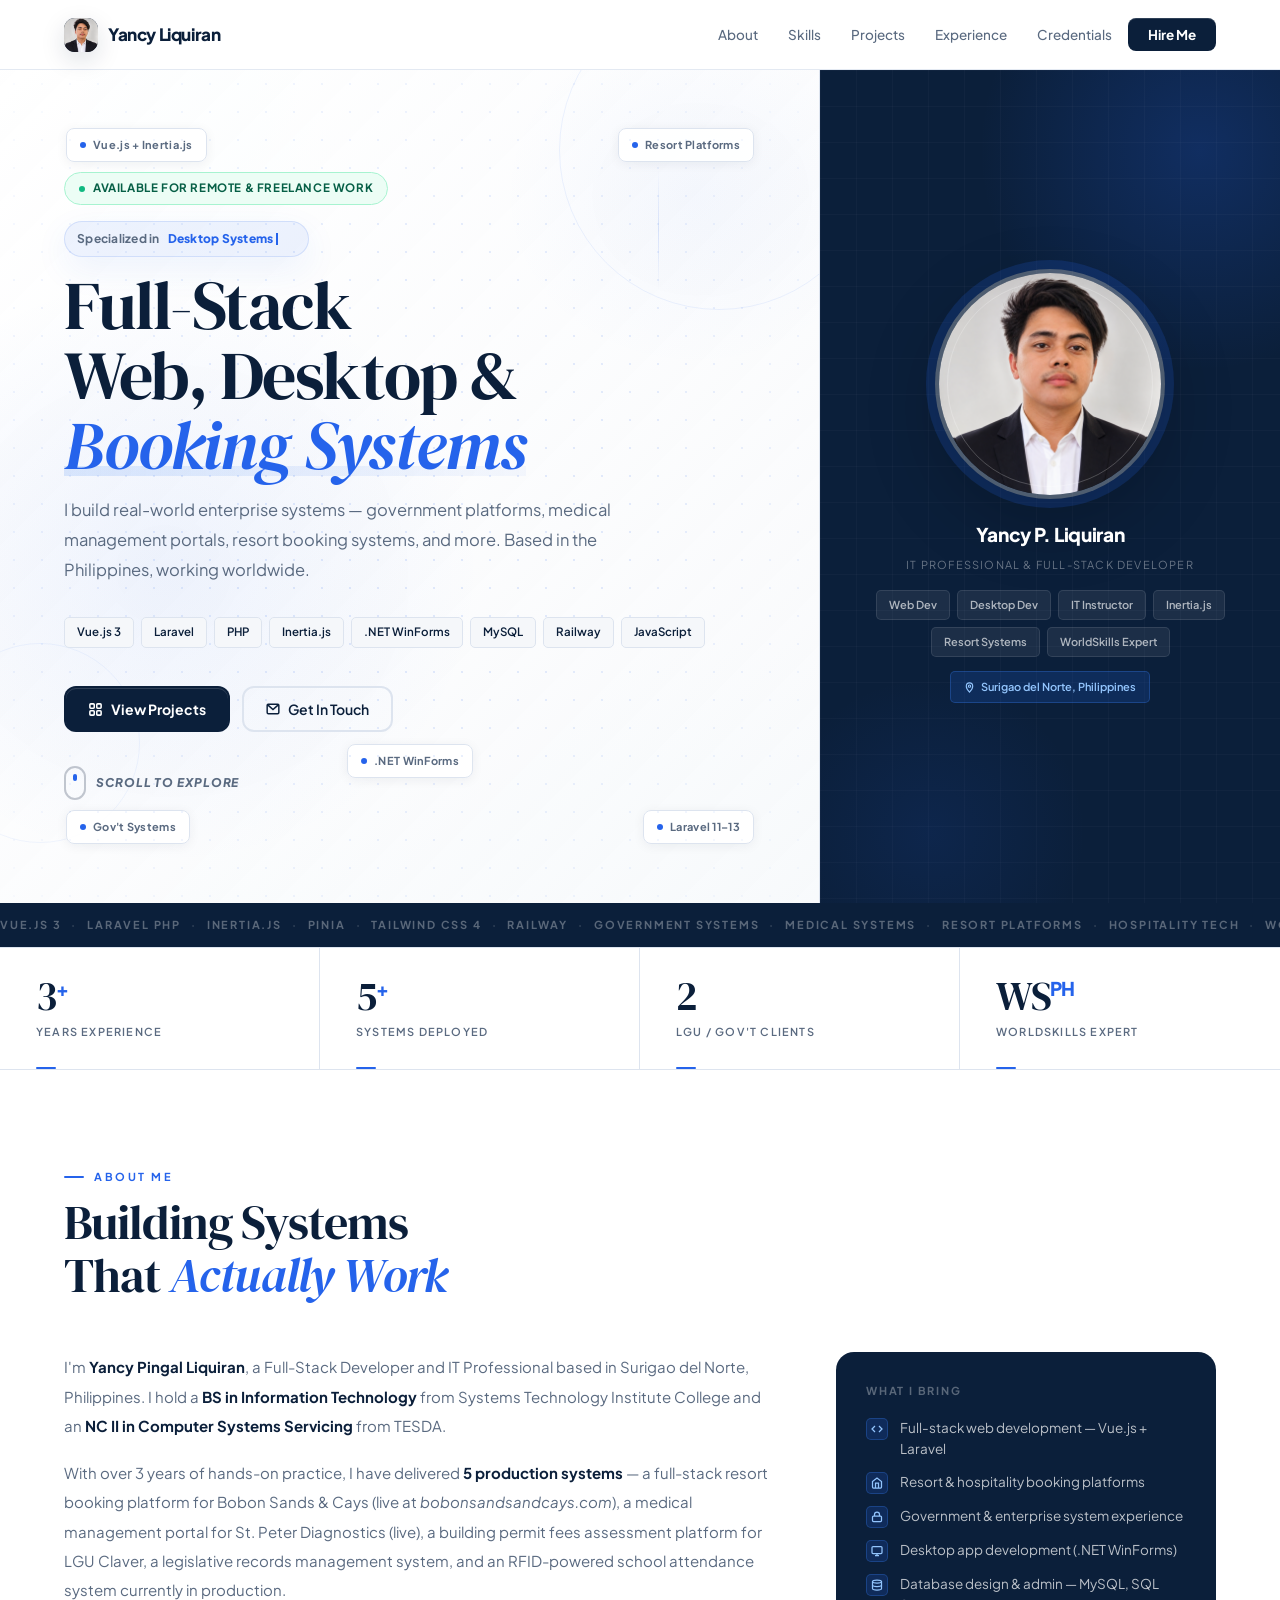
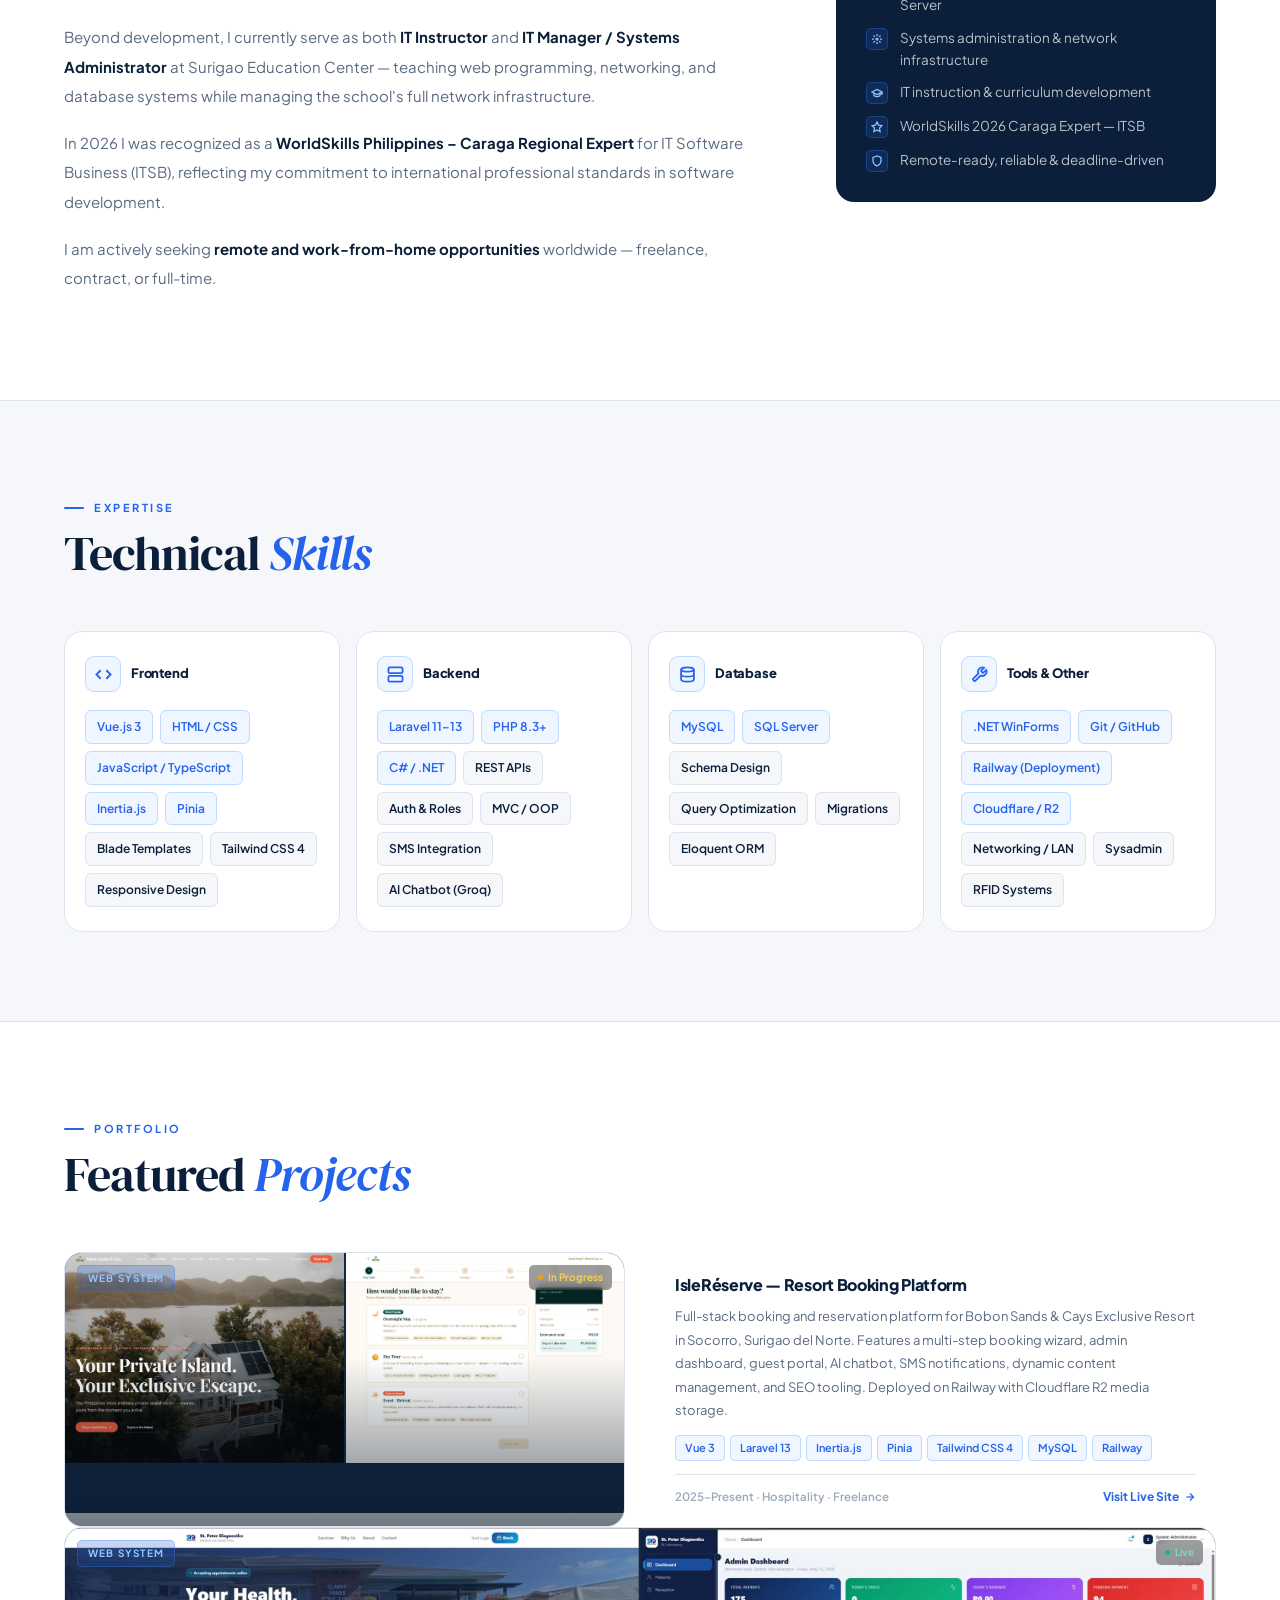
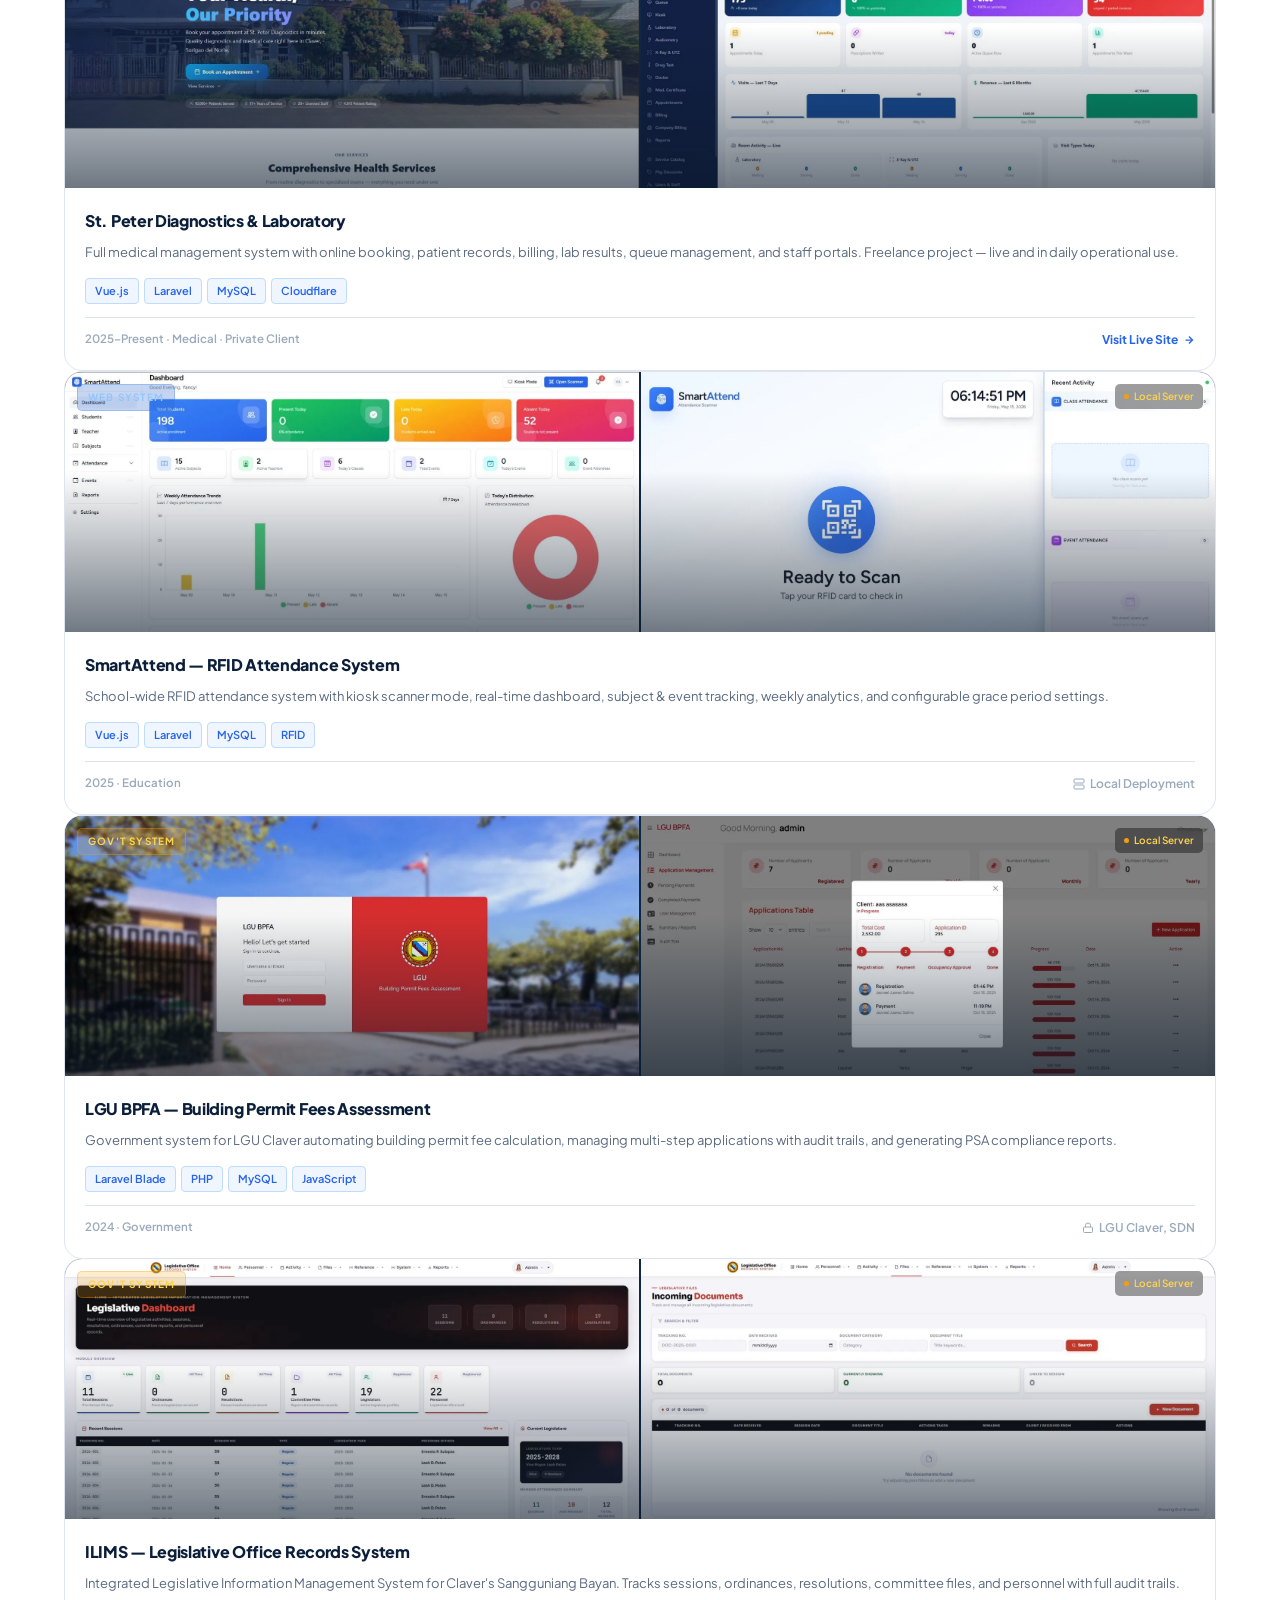
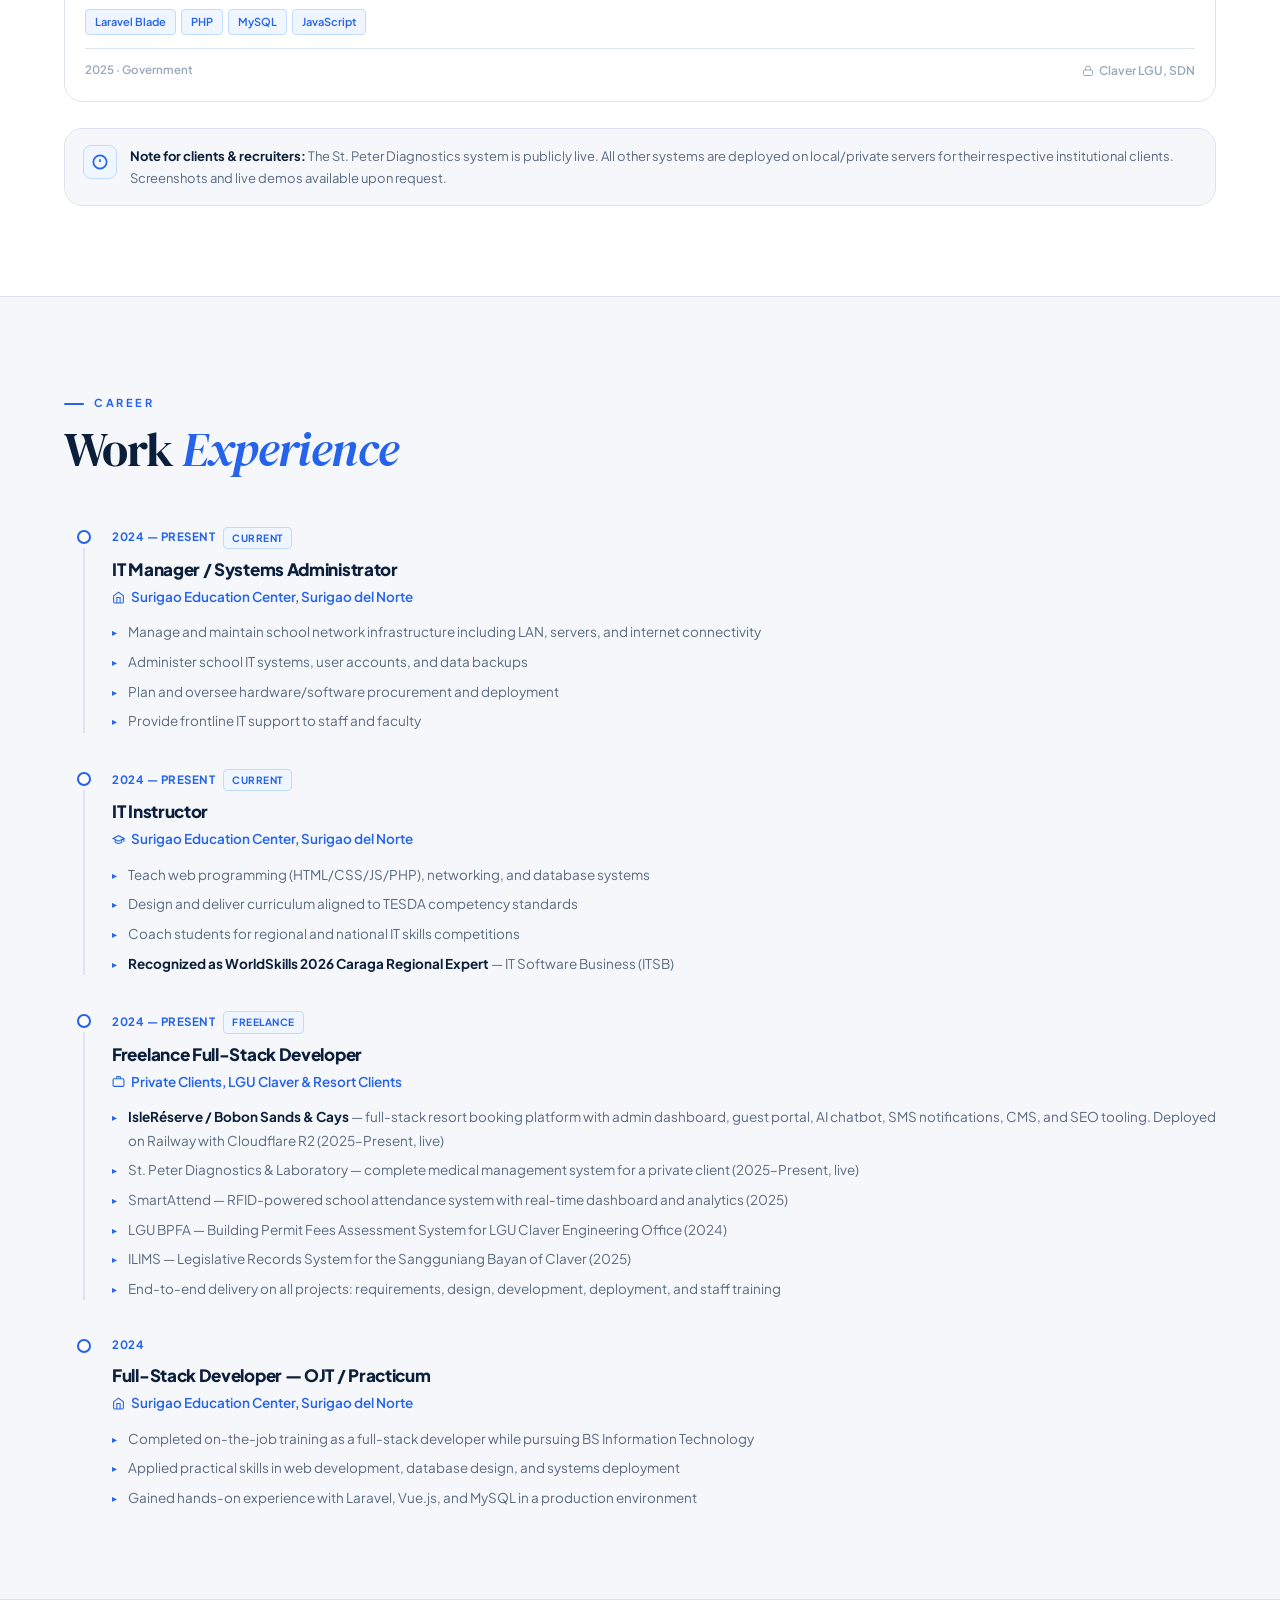
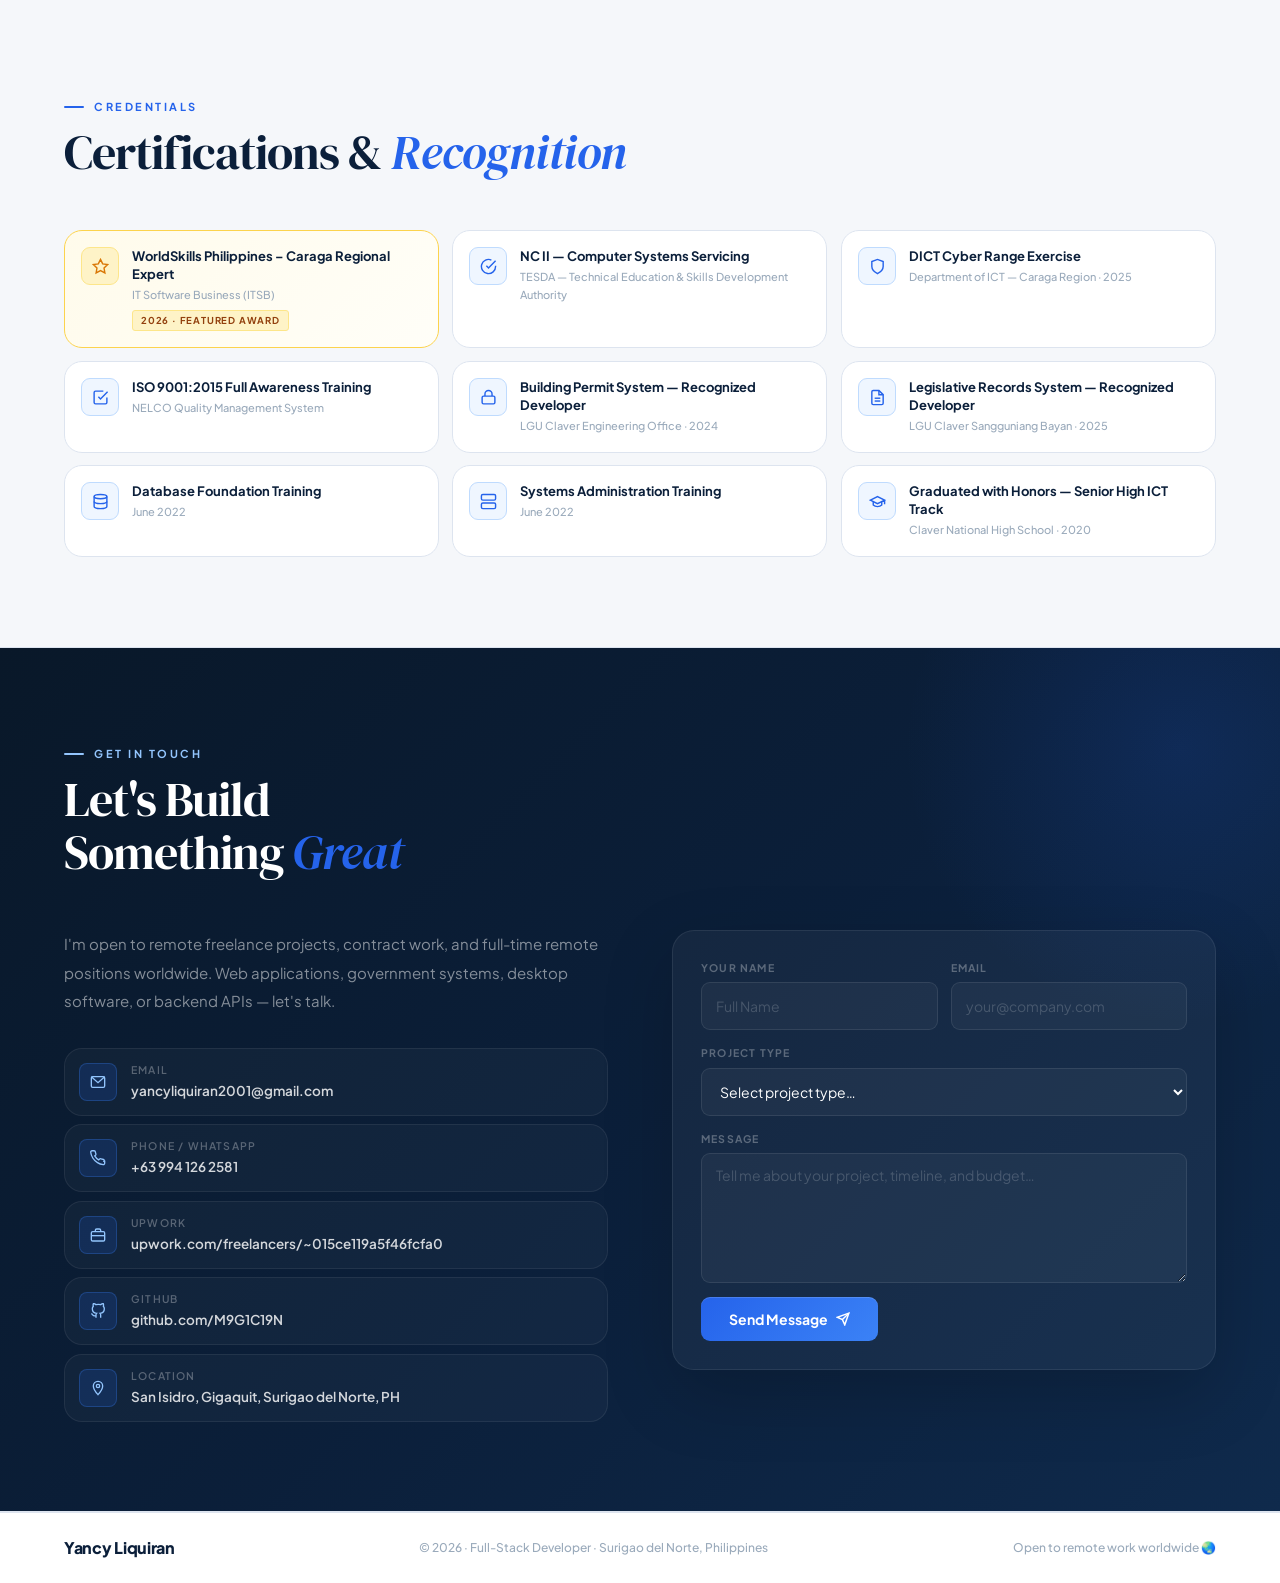
==== index.html @ 0d2e09a8 "Update print statement from 'Hello' to 'Goodbye'" ====
<!DOCTYPE html>

<html lang="en">
<head>
<meta charset="utf-8"/>
<meta content="Portfolio of Yancy Liquiran, Full-Stack Developer and IT professional from Surigao del Norte, Philippines." name="description"/><meta content="width=device-width, initial-scale=1.0" name="viewport"/>
<title>Yancy Liquiran Full-Stack Developer</title>
<link href="https://fonts.googleapis.com" rel="preconnect"/>
<link href="https://fonts.googleapis.com/css2?family=Plus+Jakarta+Sans:wght@300;400;500;600;700;800&amp;family=DM+Serif+Display:ital@0;1&amp;display=swap" rel="stylesheet"/>
<style>
*,*::before,*::after{box-sizing:border-box;margin:0;padding:0}
:root{
  --navy:#0B1F3A;
  --navy-mid:#122744;
  --navy-deep:#091829;
  --blue:#1E5BCC;
  --blue-2:#2563EB;
  --blue-light:#3B82F6;
  --blue-glow:rgba(37,99,235,0.12);
  --white:#FFFFFF;
  --off:#F5F7FA;
  --off-2:#EEF2F8;
  --border:#DDE4EF;
  --text:#0B1F3A;
  --muted:#5A6A80;
  --light:#9AAABB;
}
html{scroll-behavior:smooth}
body{font-family:'Plus Jakarta Sans',sans-serif;background:var(--white);color:var(--text);font-size:15px;line-height:1.65;overflow-x:hidden}
::-webkit-scrollbar{width:4px}
::-webkit-scrollbar-thumb{background:var(--blue-2);border-radius:10px}

/* NAV */
nav{
  position:fixed;top:0;left:0;right:0;z-index:999;
  background:rgba(255,255,255,0.94);
  backdrop-filter:blur(20px);-webkit-backdrop-filter:blur(20px);
  border-bottom:1px solid rgba(221,228,239,0.8);
  padding:0 64px;height:64px;
  display:flex;align-items:center;justify-content:space-between;
  transition:box-shadow .3s;
}
nav.scrolled{box-shadow:0 2px 20px rgba(11,31,58,0.08)}
.nav-brand{
  font-weight:800;font-size:17px;color:var(--navy);
  text-decoration:none;display:flex;align-items:center;gap:10px;letter-spacing:-0.4px;
}
.nav-mark{
  width:34px;height:34px;background:var(--navy);border-radius:8px;
  display:flex;align-items:center;justify-content:center;
  color:white;font-size:13px;font-weight:800;flex-shrink:0;
  overflow:hidden;
}
.nav-mark img{width:100%;height:100%;object-fit:cover;object-position:center 10%}
.nav-links{display:flex;gap:2px;list-style:none;align-items:center}
.nav-links a{
  text-decoration:none;color:var(--muted);font-size:13.5px;font-weight:500;
  padding:6px 14px;border-radius:7px;transition:all .2s;
}
.nav-links a:hover{color:var(--navy);background:var(--off)}
.nav-hire{background:var(--navy)!important;color:#fff!important;padding:8px 20px!important;border-radius:8px!important;font-weight:700!important}
.nav-hire:hover{background:var(--blue-2)!important;transform:translateY(-1px)!important}
.hamburger{
  display:none;flex-direction:column;gap:5px;cursor:pointer;
  padding:6px;border:none;background:none;
}
.hamburger span{display:block;width:22px;height:2px;background:var(--navy);border-radius:2px;transition:all .3s}
.hamburger.active span:nth-child(1){transform:translateY(7px) rotate(45deg)}
.hamburger.active span:nth-child(2){opacity:0}
.hamburger.active span:nth-child(3){transform:translateY(-7px) rotate(-45deg)}
.mobile-menu{
  display:none;position:fixed;top:64px;left:0;right:0;
  background:rgba(255,255,255,0.97);backdrop-filter:blur(20px);
  border-bottom:1px solid var(--border);z-index:998;
  flex-direction:column;padding:16px 24px 20px;gap:4px;
}
.mobile-menu.open{display:flex}
.mobile-menu a{
  color:var(--navy);text-decoration:none;font-size:15px;font-weight:600;
  padding:11px 14px;border-radius:8px;transition:background .2s;
}
.mobile-menu a:hover{background:var(--off)}
.mobile-menu .m-hire{
  background:var(--navy);color:#fff!important;
  text-align:center;margin-top:6px;border-radius:8px;
}

/* HERO */
.hero{min-height:100vh;display:grid;grid-template-columns:1fr 420px;padding-top:64px}
.hero-left{
  padding:80px 64px;display:flex;flex-direction:column;justify-content:center;
  border-right:1px solid var(--border);position:relative;overflow:hidden;
}
.hero-left::before{
  content:'';position:absolute;inset:0;pointer-events:none;
  background:radial-gradient(ellipse 60% 55% at 20% 60%,rgba(37,99,235,0.07) 0%,transparent 65%),
    radial-gradient(ellipse 40% 35% at 85% 15%,rgba(37,99,235,0.04) 0%,transparent 60%);
}
.hero-left::after{
  content:'';position:absolute;inset:0;pointer-events:none;
  background-image:radial-gradient(circle,rgba(37,99,235,0.12) 1px,transparent 1px);
  background-size:28px 28px;
  mask-image:radial-gradient(ellipse 80% 80% at 50% 50%,black 30%,transparent 100%);
  -webkit-mask-image:radial-gradient(ellipse 80% 80% at 50% 50%,black 30%,transparent 100%);
}
.hero-deco{position:absolute;pointer-events:none;z-index:0}
.hero-deco-ring{
  width:320px;height:320px;border-radius:50%;
  border:1px solid rgba(37,99,235,0.08);
  top:-80px;right:-60px;
}
.hero-deco-ring2{
  width:200px;height:200px;border-radius:50%;
  border:1px solid rgba(37,99,235,0.06);
  bottom:60px;left:-60px;
}
.hero-deco-line{
  width:1px;height:120px;
  background:linear-gradient(to bottom,transparent,rgba(37,99,235,0.15),transparent);
  top:100px;right:160px;
}
.hero-deco-line2{
  width:80px;height:1px;
  background:linear-gradient(to right,transparent,rgba(37,99,235,0.15),transparent);
  bottom:180px;left:64px;
}
.hero-float-tags{
  position:absolute;top:0;left:0;right:0;bottom:0;
  pointer-events:none;z-index:0;overflow:hidden;
}
.hft{
  position:absolute;
  background:rgba(255,255,255,0.9);
  border:1px solid var(--border);
  border-radius:8px;padding:7px 13px;
  font-size:11px;font-weight:700;color:var(--muted);
  letter-spacing:0.3px;
  box-shadow:0 2px 12px rgba(11,31,58,0.06);
  display:flex;align-items:center;gap:7px;
  animation:floatTag 6s ease-in-out infinite;
  white-space:nowrap;
}
.hft::before{content:'';width:6px;height:6px;border-radius:50%;background:var(--blue-2);flex-shrink:0}
.hft:nth-child(1){top:7%;left:8%;animation-delay:0s}
.hft:nth-child(2){top:7%;right:8%;animation-delay:1.5s}
.hft:nth-child(3){bottom:7%;left:8%;animation-delay:0.8s}
.hft:nth-child(4){bottom:7%;right:8%;animation-delay:2.2s}
.hft:nth-child(5){bottom:15%;left:50%;transform:translateX(-50%);animation-delay:1.2s}
@keyframes floatTag{
  0%,100%{transform:translateY(0px)}
  50%{transform:translateY(-7px)}
}
.hft:nth-child(5){animation:floatTag5 6s ease-in-out infinite 1.2s}
@keyframes floatTag5{
  0%,100%{transform:translateX(-50%) translateY(0px)}
  50%{transform:translateX(-50%) translateY(-7px)}
}
.hero-right{
  background:var(--navy);
  display:flex;flex-direction:column;align-items:center;justify-content:center;
  padding:60px 48px;position:relative;overflow:hidden;
}
.hero-right::before{
  content:'';position:absolute;width:480px;height:480px;border-radius:50%;
  background:radial-gradient(circle,rgba(37,99,235,0.22) 0%,transparent 65%);
  top:-160px;right:-160px;pointer-events:none;
}
.hero-right::after{
  content:'';position:absolute;width:340px;height:340px;border-radius:50%;
  background:radial-gradient(circle,rgba(37,99,235,0.1) 0%,transparent 65%);
  bottom:-100px;left:-60px;pointer-events:none;
}
.hero-grid{
  position:absolute;inset:0;
  background-image:linear-gradient(rgba(255,255,255,0.025) 1px,transparent 1px),
    linear-gradient(90deg,rgba(255,255,255,0.025) 1px,transparent 1px);
  background-size:36px 36px;pointer-events:none;
}
.hero-left>*:not(.hero-deco):not(.hero-float-tags){position:relative;z-index:1}
.avail-chip{
  display:inline-flex;align-items:center;gap:8px;
  background:#ECFDF5;border:1px solid #A7F3D0;color:#065F46;
  font-size:11.5px;font-weight:700;letter-spacing:.6px;text-transform:uppercase;
  padding:6px 14px;border-radius:100px;margin-bottom:26px;width:fit-content;
}
.avail-dot{width:6px;height:6px;border-radius:50%;background:#10B981;animation:blink 2s infinite;flex-shrink:0}
@keyframes blink{0%,100%{opacity:1}50%{opacity:.2}}
.hero-h{
  font-family:'DM Serif Display',serif;font-size:56px;font-weight:400;
  line-height:1.03;letter-spacing:-1.5px;color:var(--navy);margin-bottom:14px;
}
.hero-h em{font-style:italic;color:var(--blue-2)}
.hero-sub{font-size:15.5px;color:var(--muted);line-height:1.82;max-width:460px;margin-bottom:32px}
.tech-strip{display:flex;flex-wrap:wrap;gap:7px;margin-bottom:38px}
.tech-pill{
  background:var(--off);border:1px solid var(--border);color:var(--navy);
  font-size:11.5px;font-weight:600;padding:5px 12px;border-radius:5px;
}
.hero-btns{display:flex;gap:12px;flex-wrap:wrap}
.btn-primary{
  background:var(--navy);color:#fff;padding:13px 26px;border-radius:9px;
  font-size:14px;font-weight:700;text-decoration:none;display:inline-flex;align-items:center;gap:8px;
  transition:all .25s;border:2px solid transparent;
}
.btn-primary:hover{background:var(--blue-2);transform:translateY(-2px);box-shadow:0 8px 24px rgba(37,99,235,0.28)}
.btn-outline{
  background:transparent;color:var(--navy);padding:12px 24px;border-radius:9px;
  font-size:14px;font-weight:600;text-decoration:none;display:inline-flex;align-items:center;gap:8px;
  border:2px solid var(--border);transition:all .25s;
}
.btn-outline:hover{border-color:var(--navy);background:var(--off);transform:translateY(-1px)}

/* Profile */
.profile-circle{
  width:192px;height:192px;border-radius:50%;
  border:3px solid rgba(255,255,255,0.18);
  background:rgba(255,255,255,0.05);
  display:flex;align-items:center;justify-content:center;
  overflow:hidden;position:relative;z-index:1;
  box-shadow:0 0 0 6px rgba(37,99,235,0.15);
}
.profile-circle img{width:100%;height:100%;object-fit:cover;object-position:center 15%;display:block}
.profile-name-block{margin-top:20px;text-align:center;position:relative;z-index:1}
.profile-name-block strong{font-size:19px;font-weight:800;color:#fff;display:block;letter-spacing:-.3px}
.profile-name-block em{font-size:11px;color:rgba(255,255,255,.38);letter-spacing:1.2px;text-transform:uppercase;margin-top:5px;display:block;font-style:normal}
.hero-pills{display:flex;gap:7px;margin-top:16px;flex-wrap:wrap;justify-content:center;position:relative;z-index:1}
.hpill{background:rgba(255,255,255,.07);border:1px solid rgba(255,255,255,.1);color:rgba(255,255,255,.65);font-size:11px;font-weight:600;padding:5px 12px;border-radius:5px}
.loc-tag{
  display:flex;align-items:center;gap:6px;
  background:rgba(30,91,204,.22);border:1px solid rgba(59,130,246,.3);
  color:#93C5FD;font-size:11px;font-weight:600;
  padding:6px 13px;border-radius:5px;margin-top:14px;position:relative;z-index:1;
}

/* MARQUEE */
.marquee-wrap{background:var(--navy);padding:13px 0;overflow:hidden}
.marquee-track{display:flex;gap:44px;animation:marquee 26s linear infinite;white-space:nowrap}
.marquee-item{font-size:11px;font-weight:700;color:rgba(255,255,255,.32);letter-spacing:1.8px;text-transform:uppercase;display:flex;align-items:center;flex-shrink:0}
.marquee-item::after{content:'·';color:rgba(255,255,255,.18);margin-left:10px;margin-right:-34px}
@keyframes marquee{from{transform:translateX(0)}to{transform:translateX(-50%)}}

/* STATS */
.stats-bar{display:grid;grid-template-columns:repeat(4,1fr);border-top:1px solid var(--border);border-bottom:1px solid var(--border)}
.stat-item{padding:28px 36px;border-right:1px solid var(--border);position:relative}
.stat-item:last-child{border-right:none}
.stat-num{font-family:'DM Serif Display',serif;font-size:40px;font-weight:400;color:var(--navy);letter-spacing:-1.5px;line-height:1;display:block}
.stat-num sup{font-size:19px;color:var(--blue-2);font-family:'Plus Jakarta Sans',sans-serif;font-weight:800}
.stat-lbl{font-size:11px;color:var(--muted);text-transform:uppercase;letter-spacing:1.2px;margin-top:7px;display:block;font-weight:600}
.stat-accent{position:absolute;bottom:0;left:36px;width:20px;height:2px;background:var(--blue-2);border-radius:1px}

/* SECTIONS */
section{padding:88px 64px;border-bottom:1px solid var(--border)}
.sec-label{
  display:inline-flex;align-items:center;gap:10px;
  font-size:11px;font-weight:700;text-transform:uppercase;letter-spacing:2.5px;
  color:var(--blue-2);margin-bottom:10px;
}
.sec-label::before{content:'';width:20px;height:2px;background:var(--blue-2);border-radius:1px;flex-shrink:0}
.sec-h{
  font-family:'DM Serif Display',serif;font-size:40px;font-weight:400;
  color:var(--navy);letter-spacing:-1px;margin-bottom:48px;line-height:1.1;
}
.sec-h em{font-style:italic;color:var(--blue-2)}

/* ABOUT */
.about-layout{display:grid;grid-template-columns:1fr 350px;gap:64px;align-items:start}
.about-body p{color:var(--muted);line-height:1.95;font-size:15px;margin-bottom:18px}
.about-body strong{color:var(--navy);font-weight:700}
.about-panel{background:var(--navy);border-radius:14px;padding:30px;position:sticky;top:84px}
.about-panel h4{font-size:11px;font-weight:700;color:rgba(255,255,255,.32);letter-spacing:1.8px;text-transform:uppercase;margin-bottom:16px}
.ah-list{list-style:none;display:flex;flex-direction:column;gap:11px}
.ah-list li{display:flex;align-items:flex-start;gap:12px;font-size:13.5px;color:rgba(255,255,255,.72);line-height:1.6}
.ah-icon{width:22px;height:22px;border-radius:5px;background:rgba(37,99,235,.18);border:1px solid rgba(59,130,246,.28);display:flex;align-items:center;justify-content:center;flex-shrink:0;margin-top:1px}

/* SKILLS */
.skills-section{background:var(--off)}
.skills-grid{display:grid;grid-template-columns:repeat(4,1fr);gap:16px}
.skill-card{background:var(--white);border:1px solid var(--border);border-radius:14px;padding:24px 20px;transition:border-color .2s,box-shadow .2s}
.skill-card:hover{border-color:#BFDBFE;box-shadow:0 4px 20px var(--blue-glow)}
.skill-cat{display:flex;align-items:center;gap:10px;margin-bottom:18px}
.skill-cat-icon{width:36px;height:36px;border-radius:9px;background:#EFF6FF;border:1px solid #BFDBFE;display:flex;align-items:center;justify-content:center;flex-shrink:0}
.skill-cat-name{font-size:13px;font-weight:800;color:var(--navy);letter-spacing:-.2px}
.skill-tags{display:flex;flex-wrap:wrap;gap:7px}
.s-tag{display:inline-flex;align-items:center;background:var(--off);border:1px solid var(--border);color:var(--navy);font-size:12px;font-weight:600;padding:6px 11px;border-radius:6px;transition:all .18s;cursor:default}
.s-tag:hover{border-color:#BFDBFE;background:#EFF6FF;color:var(--blue-2)}
.s-tag.primary{background:#EFF6FF;border-color:#BFDBFE;color:var(--blue-2)}

/* PROJECTS */
.projects-grid{display:grid;grid-template-columns:repeat(2,1fr);gap:24px}
.proj-card{background:var(--white);border:1px solid var(--border);border-radius:16px;overflow:hidden;transition:transform .25s,box-shadow .25s,border-color .25s}
.proj-card:hover{transform:translateY(-4px);box-shadow:0 20px 52px rgba(11,31,58,.09);border-color:#C3D4F0}
.proj-thumb{height:210px;position:relative;overflow:hidden;background:var(--navy-mid);display:grid;grid-template-columns:1fr 1fr;gap:2px}
.proj-shot{overflow:hidden}
.proj-shot img{width:100%;height:210px;object-fit:cover;object-position:top;display:block;transition:transform .5s ease}
.proj-card:hover .proj-shot img{transform:scale(1.04)}
.proj-overlay{position:absolute;inset:0;background:linear-gradient(to bottom,transparent 38%,rgba(9,24,41,.58) 100%);z-index:1;pointer-events:none}
.proj-type{position:absolute;top:12px;left:12px;z-index:2;font-size:10px;font-weight:700;letter-spacing:1.2px;text-transform:uppercase;padding:4px 10px;border-radius:5px}
.type-web{background:rgba(30,91,204,.25);color:#93C5FD;border:1px solid rgba(59,130,246,.3)}
.type-gov{background:rgba(245,158,11,.2);color:#FCD34D;border:1px solid rgba(245,158,11,.3)}
.proj-status{position:absolute;top:12px;right:12px;z-index:2;display:flex;align-items:center;gap:5px;font-size:10px;font-weight:600;padding:4px 9px;border-radius:5px;background:rgba(0,0,0,.38);backdrop-filter:blur(4px)}
.dot-live{width:5px;height:5px;border-radius:50%;background:#10B981;animation:blink 2s infinite;flex-shrink:0}
.dot-local{width:5px;height:5px;border-radius:50%;background:#F59E0B;flex-shrink:0}
.txt-live{color:#6EE7B7}
.txt-local{color:#FCD34D}
.proj-body{padding:20px}
.proj-name{font-size:16px;font-weight:800;color:var(--navy);margin-bottom:7px;letter-spacing:-.3px}
.proj-desc{font-size:13px;color:var(--muted);line-height:1.8;margin-bottom:13px}
.proj-tags{display:flex;flex-wrap:wrap;gap:5px;margin-bottom:13px}
.p-tag{font-size:11px;font-weight:600;color:var(--blue-2);background:#EFF6FF;border:1px solid #BFDBFE;padding:3px 9px;border-radius:4px}
.proj-footer{display:flex;align-items:center;justify-content:space-between;padding-top:12px;border-top:1px solid var(--border)}
.proj-year{font-size:11.5px;color:var(--light);font-weight:600}
.proj-link{font-size:12px;font-weight:700;color:var(--blue-2);text-decoration:none;display:inline-flex;align-items:center;gap:5px;transition:gap .15s}
.proj-link:hover{gap:8px}
.proj-meta{font-size:12px;color:var(--light);font-weight:600;display:inline-flex;align-items:center;gap:5px}

/* EXPERIENCE */
.exp-list{display:flex;flex-direction:column}
.exp-item{display:flex;gap:0;position:relative}
.exp-item:not(:last-child){padding-bottom:36px}
.exp-spine{display:flex;flex-direction:column;align-items:center;width:40px;flex-shrink:0;padding-top:3px}
.exp-dot{width:14px;height:14px;border-radius:50%;border:2.5px solid var(--blue-2);background:var(--white);flex-shrink:0;z-index:1}
.exp-line{width:2px;background:var(--border);flex:1;margin-top:4px;min-height:20px}
.exp-item:last-child .exp-line{display:none}
.exp-body{flex:1;padding-left:8px}
.exp-period{font-size:11.5px;font-weight:700;color:var(--blue-2);letter-spacing:.5px;text-transform:uppercase;margin-bottom:6px;display:flex;align-items:center;flex-wrap:wrap;gap:8px}
.exp-tag{background:#EFF6FF;border:1px solid #BFDBFE;color:var(--blue-2);font-size:10px;font-weight:700;padding:2px 8px;border-radius:4px}
.exp-role{font-size:17px;font-weight:800;color:var(--navy);letter-spacing:-.3px;margin-bottom:3px}
.exp-org{font-size:13.5px;color:var(--blue-2);font-weight:600;margin-bottom:12px;display:flex;align-items:center;gap:6px}
.exp-pts{list-style:none;display:flex;flex-direction:column;gap:6px}
.exp-pts li{font-size:13.5px;color:var(--muted);padding-left:16px;position:relative;line-height:1.75}
.exp-pts li::before{content:'▸';position:absolute;left:0;color:var(--blue-2);font-size:10px;top:4px}
.exp-pts li strong{color:var(--navy);font-weight:700}

/* CERTS */
.certs-section{background:var(--off)}
.certs-grid{display:grid;grid-template-columns:repeat(3,1fr);gap:13px}
.cert-card{background:var(--white);border:1px solid var(--border);border-radius:12px;padding:16px;display:flex;align-items:flex-start;gap:13px;transition:border-color .2s,box-shadow .2s}
.cert-card:hover{border-color:#C3D4F0;box-shadow:0 4px 14px rgba(11,31,58,.06)}
.cert-card.gold{border-color:#FCD34D;background:linear-gradient(135deg,#FFFBEB,#FFFEF8)}
.cert-card.gold .cert-icon{background:#FEF3C7;border-color:#FDE68A}
.cert-icon{width:38px;height:38px;border-radius:9px;background:#EFF6FF;border:1px solid #BFDBFE;display:flex;align-items:center;justify-content:center;flex-shrink:0}
.cert-title{font-size:13px;font-weight:700;color:var(--navy);line-height:1.4}
.cert-sub{font-size:11px;color:var(--light);margin-top:3px;font-weight:500}
.cert-badge{display:inline-block;font-size:9.5px;font-weight:700;letter-spacing:.8px;text-transform:uppercase;padding:2px 8px;border-radius:3px;margin-top:5px;background:#FEF3C7;color:#92400E;border:1px solid #FDE68A}

/* CONTACT */
.contact-section{background:var(--navy);position:relative;overflow:hidden}
.contact-section::before{content:'';position:absolute;width:600px;height:600px;border-radius:50%;background:radial-gradient(circle,rgba(37,99,235,.15) 0%,transparent 65%);top:-200px;right:-200px;pointer-events:none}
.contact-section .sec-label{color:#93C5FD}
.contact-section .sec-label::before{background:#93C5FD}
.contact-section .sec-h{color:#fff}
.contact-layout{display:grid;grid-template-columns:1fr 1fr;gap:64px;align-items:start;position:relative;z-index:1}
.contact-desc{font-size:15px;color:rgba(255,255,255,.5);line-height:1.9;margin-bottom:32px}
.clinks{display:flex;flex-direction:column;gap:9px}
.clink{display:flex;align-items:center;gap:14px;text-decoration:none;padding:12px 14px;border:1px solid rgba(255,255,255,.07);border-radius:10px;background:rgba(255,255,255,.03);transition:all .2s}
.clink:hover{background:rgba(255,255,255,.07);border-color:rgba(255,255,255,.13);transform:translateX(4px)}
.clink-icon{width:38px;height:38px;border-radius:8px;background:rgba(30,91,204,.2);border:1px solid rgba(59,130,246,.28);display:flex;align-items:center;justify-content:center;flex-shrink:0}
.clink-lbl{font-size:10.5px;color:rgba(255,255,255,.3);text-transform:uppercase;letter-spacing:1.2px;font-weight:600}
.clink-val{font-size:13.5px;color:rgba(255,255,255,.82);font-weight:600;margin-top:2px}
.contact-form{display:flex;flex-direction:column;gap:14px}
.form-row{display:grid;grid-template-columns:1fr 1fr;gap:13px}
.field{display:flex;flex-direction:column;gap:6px}
.field label{font-size:10.5px;text-transform:uppercase;letter-spacing:1.2px;color:rgba(255,255,255,.3);font-weight:700}
.field input,.field textarea,.field select{background:rgba(255,255,255,.04);border:1px solid rgba(255,255,255,.09);border-radius:9px;padding:12px 14px;color:#fff;font-family:'Plus Jakarta Sans',sans-serif;font-size:14px;outline:none;transition:border-color .2s}
.field input:focus,.field textarea:focus,.field select:focus{border-color:rgba(59,130,246,.5)}
.field input::placeholder,.field textarea::placeholder{color:rgba(255,255,255,.18)}
.field textarea{resize:vertical;min-height:106px}
.field select option{background:#091829;color:#fff}
.btn-send{background:linear-gradient(135deg,var(--blue-2),var(--blue-light));color:#fff;padding:13px 28px;border-radius:9px;font-size:14px;font-weight:700;cursor:pointer;border:none;font-family:'Plus Jakarta Sans',sans-serif;transition:all .2s;align-self:flex-start;display:inline-flex;align-items:center;gap:8px}
.btn-send:hover{transform:translateY(-2px);box-shadow:0 8px 24px rgba(37,99,235,.4)}

/* INFO NOTE */
.info-note{margin-top:26px;padding:16px 18px;background:var(--off);border:1px solid var(--border);border-radius:12px;display:flex;align-items:flex-start;gap:13px}
.info-note-icon{width:34px;height:34px;border-radius:8px;background:#EFF6FF;border:1px solid #BFDBFE;display:flex;align-items:center;justify-content:center;flex-shrink:0}
.info-note p{font-size:13px;color:var(--muted);line-height:1.7}
.info-note p strong{color:var(--navy);font-weight:700}

/* FOOTER */
footer{padding:22px 64px;display:flex;align-items:center;justify-content:space-between;border-top:1px solid var(--border)}
.footer-brand{font-weight:800;font-size:16px;color:var(--navy);letter-spacing:-.3px}
footer p{font-size:12px;color:var(--light);font-weight:500}

/* ANIMATIONS */
@keyframes fadeUp{from{opacity:0;transform:translateY(22px)}to{opacity:1;transform:translateY(0)}}
.hero-left>*{animation:fadeUp .65s ease forwards;opacity:0}
.hero-left>*:nth-child(1){animation-delay:.04s}
.hero-left>*:nth-child(2){animation-delay:.12s}
.hero-left>*:nth-child(3){animation-delay:.2s}
.hero-left>*:nth-child(4){animation-delay:.27s}
.hero-left>*:nth-child(5){animation-delay:.33s}
.hero-right{animation:fadeUp .7s .16s ease forwards;opacity:0}

/* RESPONSIVE */
@media(max-width:1100px){
  nav{padding:0 28px}
  .nav-links{display:none}
  .hamburger{display:flex}
  .hero{grid-template-columns:1fr;min-height:auto}
  .hero-left{padding:72px 28px 56px;border-right:none;border-bottom:1px solid var(--border)}
  .hero-right{padding:52px 28px;min-height:320px}
  .hero-h{font-size:46px}
  .stats-bar{grid-template-columns:repeat(2,1fr)}
  .stat-item:nth-child(2){border-right:none}
  .stat-item:nth-child(3){border-top:1px solid var(--border)}
  .stat-item:nth-child(4){border-top:1px solid var(--border);border-right:none}
  section{padding:72px 28px}
  .about-layout{grid-template-columns:1fr;gap:40px}
  .about-panel{position:static}
  .skills-grid{grid-template-columns:repeat(2,1fr)}
  .projects-grid{grid-template-columns:1fr}
  .certs-grid{grid-template-columns:repeat(2,1fr)}
  .contact-layout{grid-template-columns:1fr;gap:48px}
  .form-row{grid-template-columns:1fr}
  footer{padding:20px 28px;flex-direction:column;gap:8px;text-align:center}
}
@media(max-width:640px){
  nav{padding:0 20px}
  .hero-left{padding:60px 20px 48px}
  .hero-right{padding:44px 20px;min-height:280px}
  .hero-h{font-size:36px;letter-spacing:-1px}
  .hero-sub{font-size:14.5px}
  .profile-circle{width:160px;height:160px}
  .profile-name-block strong{font-size:17px}
  .stats-bar{grid-template-columns:1fr 1fr}
  .stat-item{padding:20px}
  .stat-num{font-size:34px}
  .stat-accent{left:20px}
  section{padding:56px 20px}
  .sec-h{font-size:32px}
  .skills-grid{grid-template-columns:1fr}
  .certs-grid{grid-template-columns:1fr}
  .proj-thumb{height:180px}
  .proj-shot img{height:180px}
  .exp-role{font-size:15px}
  footer{padding:16px 20px;gap:6px}
  footer p:last-child{display:none}
  .btn-send{width:100%;justify-content:center}
}
@media(max-width:400px){
  .hero-h{font-size:30px}
  .sec-h{font-size:28px}
  .hero-btns{flex-direction:column}
  .btn-primary,.btn-outline{width:100%;justify-content:center}
}


/* === 2026 PROFESSIONAL RESPONSIVE + SCROLL ANIMATION UPGRADE === */
:root{
  --radius-lg:18px;
  --radius-md:12px;
  --shadow-soft:0 18px 55px rgba(11,31,58,.10);
  --shadow-hover:0 28px 75px rgba(11,31,58,.16);
  --ease:cubic-bezier(.2,.8,.2,1);
}
body::before{
  content:"";position:fixed;inset:0;z-index:-1;pointer-events:none;
  background:
    radial-gradient(circle at 12% 8%,rgba(37,99,235,.075),transparent 28%),
    radial-gradient(circle at 88% 18%,rgba(59,130,246,.065),transparent 30%),
    linear-gradient(180deg,#fff 0%,#f8fbff 100%);
}
nav{height:70px;padding-inline:clamp(18px,5vw,72px)}
.nav-brand{font-size:clamp(15px,2vw,17px)}
.nav-links a.active{color:var(--blue-2);background:#EFF6FF;font-weight:800}
.nav-mark{border-radius:11px;box-shadow:0 8px 24px rgba(11,31,58,.13)}
.mobile-menu{top:70px;box-shadow:0 22px 50px rgba(11,31,58,.12)}
.hero{grid-template-columns:minmax(0,1fr) minmax(360px,460px);padding-top:70px;background:linear-gradient(135deg,rgba(255,255,255,.95),rgba(245,247,250,.8))}
.hero-left{padding:clamp(68px,8vw,112px) clamp(22px,5vw,72px)}
.hero-h{font-size:clamp(36px,6vw,68px);max-width:780px}
.hero-sub{font-size:clamp(14.5px,2vw,16.5px);max-width:560px}
.profile-circle{width:clamp(174px,22vw,230px);height:clamp(174px,22vw,230px);border:4px solid rgba(255,255,255,.24);box-shadow:0 0 0 9px rgba(37,99,235,.18),0 24px 70px rgba(0,0,0,.22)}
.profile-circle::after{content:"";position:absolute;inset:8px;border-radius:inherit;border:1px solid rgba(255,255,255,.22);pointer-events:none}
.profile-circle img{object-position:center 19%}
.profile-name-block{padding:0 10px}
.hero-pills .hpill,.tech-pill,.s-tag,.p-tag{transition:transform .25s var(--ease),border-color .25s var(--ease),background .25s var(--ease)}
.tech-pill:hover,.s-tag:hover{transform:translateY(-2px)}
.btn-primary,.btn-outline,.btn-send,.nav-hire{will-change:transform;box-shadow:0 1px 0 rgba(255,255,255,.15) inset}
section{padding:clamp(58px,7vw,104px) clamp(20px,5vw,72px);scroll-margin-top:86px}
.sec-h{font-size:clamp(31px,4vw,48px);margin-bottom:clamp(30px,4vw,52px)}
.about-layout{grid-template-columns:minmax(0,1fr) minmax(280px,380px)}
.about-panel,.skill-card,.proj-card,.cert-card,.clink,.info-note{border-radius:var(--radius-lg)}
.skill-card,.proj-card,.cert-card,.clink{will-change:transform;transform:translateZ(0)}
.skill-card:hover,.cert-card:hover{transform:translateY(-4px);box-shadow:var(--shadow-soft)}
.projects-grid{grid-template-columns:repeat(2,minmax(0,1fr));gap:clamp(18px,3vw,30px)}
.proj-card:hover{transform:translateY(-8px);box-shadow:var(--shadow-hover)}
.proj-thumb{height:clamp(190px,25vw,260px)}
.proj-shot img{height:clamp(190px,25vw,260px)}
.contact-section{background:linear-gradient(135deg,var(--navy-deep),var(--navy) 52%,#0f2a4c)}
.contact-form{background:rgba(255,255,255,.045);border:1px solid rgba(255,255,255,.08);border-radius:22px;padding:clamp(18px,3vw,28px);box-shadow:0 24px 70px rgba(0,0,0,.18)}
.field input,.field textarea,.field select{min-height:48px}.field textarea{min-height:130px}
.reveal{opacity:0;transform:translateY(34px);transition:opacity .75s var(--ease),transform .75s var(--ease);transition-delay:var(--reveal-delay,0ms)}
.reveal.is-visible{opacity:1;transform:translateY(0)}
.reveal-left{opacity:0;transform:translateX(-32px);transition:opacity .75s var(--ease),transform .75s var(--ease)}
.reveal-left.is-visible{opacity:1;transform:translateX(0)}
.reveal-right{opacity:0;transform:translateX(32px);transition:opacity .75s var(--ease),transform .75s var(--ease)}
.reveal-right.is-visible{opacity:1;transform:translateX(0)}

/* === HERO / ABOVE-FOLD ANIMATION POLISH === */
.hero-left{isolation:isolate}
.hero-role{
  display:inline-flex;align-items:center;gap:8px;width:fit-content;
  margin:-10px 0 14px;padding:7px 12px;border-radius:999px;
  background:rgba(37,99,235,.075);border:1px solid rgba(37,99,235,.14);
  color:var(--navy);font-size:12px;font-weight:800;letter-spacing:.25px;
  box-shadow:0 12px 34px rgba(37,99,235,.08);
}
.role-static{color:var(--muted);font-weight:700}
#role-rotator{color:var(--blue-2);position:relative;min-width:128px;display:inline-block}
#role-rotator::after{content:"";display:inline-block;width:2px;height:1em;background:var(--blue-2);margin-left:3px;vertical-align:-2px;animation:caretBlink 1s steps(1) infinite}
@keyframes caretBlink{50%{opacity:0}}
.hero-h em{position:relative;display:inline-block}
.hero-h em::after{
  content:"";position:absolute;left:0;right:0;bottom:5px;height:10px;z-index:-1;
  background:linear-gradient(90deg,rgba(59,130,246,.16),rgba(37,99,235,.04));
  transform:scaleX(0);transform-origin:left;animation:heroUnderline .9s var(--ease) .9s forwards;
}
@keyframes heroUnderline{to{transform:scaleX(1)}}
.hero-right{transform-style:preserve-3d}
.profile-circle{animation:profileFloat 5.5s ease-in-out infinite, profileGlow 3.8s ease-in-out infinite alternate;will-change:transform,box-shadow}
.profile-circle::before{
  content:"";position:absolute;inset:-42%;z-index:2;pointer-events:none;
  background:linear-gradient(115deg,transparent 38%,rgba(255,255,255,.38) 48%,transparent 58%);
  transform:translateX(-72%) rotate(10deg);animation:portraitShine 4.6s ease-in-out 1.15s infinite;
}
@keyframes profileFloat{0%,100%{transform:translateY(0)}50%{transform:translateY(-10px)}}
@keyframes profileGlow{from{box-shadow:0 0 0 9px rgba(37,99,235,.15),0 24px 70px rgba(0,0,0,.22)}to{box-shadow:0 0 0 12px rgba(37,99,235,.23),0 30px 86px rgba(0,0,0,.28)}}
@keyframes portraitShine{0%,62%{transform:translateX(-78%) rotate(10deg);opacity:0}72%{opacity:.9}100%{transform:translateX(78%) rotate(10deg);opacity:0}}
.hero-grid{animation:gridDrift 18s linear infinite;will-change:background-position}
@keyframes gridDrift{to{background-position:36px 36px}}
.hero-right::before{animation:orbOne 8s ease-in-out infinite alternate}
.hero-right::after{animation:orbTwo 9s ease-in-out infinite alternate}
@keyframes orbOne{to{transform:translate(-28px,34px) scale(1.08)}}
@keyframes orbTwo{to{transform:translate(24px,-26px) scale(1.12)}}
.hft{animation:floatTag 6s ease-in-out infinite, tagPulse 4.8s ease-in-out infinite;will-change:transform,box-shadow}
@keyframes tagPulse{0%,100%{box-shadow:0 2px 12px rgba(11,31,58,0.06)}50%{box-shadow:0 12px 28px rgba(37,99,235,.12)}}
.tech-pill{animation:softPop .55s var(--ease) both;animation-delay:calc(var(--pill-i,0) * 70ms + .65s)}
@keyframes softPop{from{opacity:0;transform:translateY(12px) scale(.96)}to{opacity:1;transform:translateY(0) scale(1)}}
.btn-primary{position:relative;overflow:hidden}
.btn-primary::after{
  content:"";position:absolute;inset:-40% -70%;background:linear-gradient(115deg,transparent 35%,rgba(255,255,255,.34) 50%,transparent 65%);
  transform:translateX(-55%);animation:buttonSweep 3.6s ease-in-out 1.4s infinite;pointer-events:none;
}
@keyframes buttonSweep{0%,55%{transform:translateX(-55%)}100%{transform:translateX(55%)}}
.scroll-cue{
  display:inline-flex;align-items:center;gap:10px;width:fit-content;margin-top:34px;text-decoration:none;
  color:var(--muted);font-size:12px;font-weight:800;letter-spacing:.9px;text-transform:uppercase;
  opacity:0;animation:fadeUp .7s var(--ease) .78s forwards;
}
.mouse{width:22px;height:34px;border:2px solid rgba(11,31,58,.24);border-radius:99px;display:inline-flex;justify-content:center;padding-top:6px}
.mouse span{width:4px;height:7px;border-radius:99px;background:var(--blue-2);animation:mouseWheel 1.45s ease-in-out infinite}
@keyframes mouseWheel{0%{opacity:0;transform:translateY(0)}35%{opacity:1}100%{opacity:0;transform:translateY(11px)}}

@media (prefers-reduced-motion:reduce){*,*::before,*::after{animation:none!important;transition:none!important;scroll-behavior:auto!important}.reveal,.reveal-left,.reveal-right{opacity:1!important;transform:none!important}}
@media(max-width:1100px){
  .hero{grid-template-columns:1fr}.hero-left{text-align:left}.hero-right{min-height:360px}.hero-float-tags{display:none}.contact-layout{gap:34px}
  .about-layout{grid-template-columns:1fr;gap:34px}
  .about-panel{position:static;width:100%;max-width:none}
}
@media(max-width:760px){
  .hero-role{font-size:11.5px;margin-top:-4px}.scroll-cue{display:none}.profile-circle{animation-duration:6.5s}
  body{font-size:14px}nav{height:64px}.mobile-menu{top:64px}.nav-brand span{max-width:170px;white-space:nowrap;overflow:hidden;text-overflow:ellipsis}.hero{padding-top:64px}.hero-left{padding-top:54px}.hero-btns{width:100%}.btn-primary,.btn-outline{flex:1 1 180px;justify-content:center}.stats-bar{grid-template-columns:1fr 1fr}.stat-item{padding:22px 18px}.skills-grid,.projects-grid,.certs-grid{grid-template-columns:1fr}.about-layout{grid-template-columns:1fr;gap:24px}.about-body{width:100%;min-width:0}.about-body p{font-size:14.5px;line-height:1.85}.about-panel{padding:22px;width:100%;min-width:0}.ah-list li{font-size:13px}.contact-layout{grid-template-columns:1fr}.contact-form{padding:18px}.clink{align-items:flex-start}.clink-val{word-break:break-word}.form-row{grid-template-columns:1fr}.marquee-track{animation-duration:18s}
}
@media(max-width:420px){
  .hero-h{font-size:32px}.hero-sub{line-height:1.75}.profile-circle{width:152px;height:152px}.hero-pills{gap:6px}.hpill{font-size:10px;padding:5px 9px}.stat-num{font-size:30px}.proj-body{padding:17px}.exp-spine{width:28px}.exp-body{padding-left:4px}footer p{font-size:11px}.footer-brand{font-size:15px}
  .about-panel{padding:20px;border-radius:18px}.ah-list{gap:10px}.ah-list li{gap:10px}.ah-icon{width:20px;height:20px}.sec-h{word-break:normal;overflow-wrap:normal}
}

/* === FINAL MOBILE CTA FIX: prevents oversized hero buttons on small screens === */
.hero-btns{
  display:flex;
  align-items:center;
  gap:12px;
  flex-wrap:wrap;
}

.hero-btns .btn-primary,
.hero-btns .btn-outline{
  flex:0 0 auto !important;
  width:auto;
  height:auto !important;
  min-height:0 !important;
  max-height:none !important;
  padding:13px 22px;
  line-height:1.15;
  border-radius:12px;
  display:inline-flex;
  align-items:center;
  justify-content:center;
}

@media(max-width:760px){
  .hero-btns{
    width:100%;
    flex-direction:column;
    align-items:stretch;
    gap:12px;
  }

  .hero-btns .btn-primary,
  .hero-btns .btn-outline{
    width:100% !important;
    flex:0 0 auto !important;
    height:48px !important;
    min-height:48px !important;
    max-height:52px !important;
    padding:0 18px !important;
    font-size:15px;
    border-radius:14px;
  }
}

@media(max-width:420px){
  .hero-btns .btn-primary,
  .hero-btns .btn-outline{
    height:46px !important;
    min-height:46px !important;
    max-height:50px !important;
    padding:0 16px !important;
  }
}

</style>
</head>
<body>
<nav id="main-nav">
<a class="nav-brand" href="#">
<div class="nav-mark">
<img alt="YL" decoding="async" loading="eager" src="assets/profile.png"/>
</div>
    Yancy Liquiran
  </a>
<ul class="nav-links">
<li><a href="#about">About</a></li>
<li><a href="#skills">Skills</a></li>
<li><a href="#projects">Projects</a></li>
<li><a href="#experience">Experience</a></li>
<li><a href="#certs">Credentials</a></li>
<li><a class="nav-hire" href="#contact">Hire Me</a></li>
</ul>
<button aria-expanded="false" aria-label="Open navigation menu" class="hamburger" id="hamburger">
<span></span><span></span><span></span>
</button>
</nav>
<div class="mobile-menu" id="mobile-menu">
<a href="#about">About</a>
<a href="#skills">Skills</a>
<a href="#projects">Projects</a>
<a href="#experience">Experience</a>
<a href="#certs">Credentials</a>
<a class="m-hire" href="#contact">Hire Me</a>
</div>
<div class="hero">
<div class="hero-left">
<!-- Decorative elements -->
<div class="hero-deco hero-deco-ring"></div>
<div class="hero-deco hero-deco-ring2"></div>
<div class="hero-deco hero-deco-line"></div>
<div class="hero-deco hero-deco-line2"></div>
<div class="hero-float-tags">
<div class="hft">Vue.js + Inertia.js</div>
<div class="hft">Resort Platforms</div>
<div class="hft">Gov't Systems</div>
<div class="hft">Laravel 11–13</div>
<div class="hft">.NET WinForms</div>
</div>
<!-- Content -->
<div class="avail-chip"><span class="avail-dot"></span>Available for Remote &amp; Freelance Work</div>
<div class="hero-role"><span class="role-static">Specialized in</span> <span id="role-rotator">Web Applications</span></div>
<h1 class="hero-h">Full-Stack<br/>Web, Desktop &amp;<br/><em>Booking Systems</em></h1>
<p class="hero-sub">I build real-world enterprise systems — government platforms, medical management portals, resort booking systems, and more. Based in the Philippines, working worldwide.</p>
<div class="tech-strip">
<span class="tech-pill">Vue.js 3</span>
<span class="tech-pill">Laravel</span>
<span class="tech-pill">PHP</span>
<span class="tech-pill">Inertia.js</span>
<span class="tech-pill">.NET WinForms</span>
<span class="tech-pill">MySQL</span>
<span class="tech-pill">Railway</span>
<span class="tech-pill">JavaScript</span>
</div>
<div class="hero-btns">
<a class="btn-primary" href="#projects">
<svg fill="none" height="15" stroke="currentColor" stroke-width="2.5" viewbox="0 0 24 24" width="15"><rect height="7" rx="1.5" width="7" x="3" y="3"></rect><rect height="7" rx="1.5" width="7" x="14" y="3"></rect><rect height="7" rx="1.5" width="7" x="3" y="14"></rect><rect height="7" rx="1.5" width="7" x="14" y="14"></rect></svg>
        View Projects
      </a>
<a class="btn-outline" href="mailto:yancyliquiran2001@gmail.com">
<svg fill="none" height="14" stroke="currentColor" stroke-width="2.5" viewbox="0 0 24 24" width="14"><rect height="16" rx="2" width="20" x="2" y="4"></rect><polyline points="2,4 12,13 22,4"></polyline></svg>
        Get In Touch
      </a>
</div>
<a class="scroll-cue" href="#about" aria-label="Scroll to About section"><span class="mouse"><span></span></span><em>Scroll to explore</em></a>
</div>
<div class="hero-right">
<div class="hero-grid"></div>
<div class="profile-circle">
<img alt="Yancy Liquiran" decoding="async" loading="eager" src="assets/profile.png"/>
</div>
<div class="profile-name-block">
<strong>Yancy P. Liquiran</strong>
<em>IT Professional &amp; Full-Stack Developer</em>
</div>
<div class="hero-pills">
<span class="hpill">Web Dev</span>
<span class="hpill">Desktop Dev</span>
<span class="hpill">IT Instructor</span>
<span class="hpill">Inertia.js</span>
<span class="hpill">Resort Systems</span>
<span class="hpill">WorldSkills Expert</span>
</div>
<div class="loc-tag">
<svg fill="none" height="11" stroke="currentColor" stroke-width="2.5" viewbox="0 0 24 24" width="11"><path d="M12 2C8.1 2 5 5.1 5 9c0 5.3 7 13 7 13s7-7.7 7-13c0-3.9-3.1-7-7-7z"></path><circle cx="12" cy="9" r="2.5"></circle></svg>
      Surigao del Norte, Philippines
    </div>
</div>
</div>
<div class="marquee-wrap">
<div class="marquee-track">
<span class="marquee-item">Vue.js 3</span><span class="marquee-item">Laravel PHP</span>
<span class="marquee-item">Inertia.js</span><span class="marquee-item">Pinia</span>
<span class="marquee-item">Tailwind CSS 4</span><span class="marquee-item">Railway</span>
<span class="marquee-item">Government Systems</span><span class="marquee-item">Medical Systems</span>
<span class="marquee-item">Resort Platforms</span><span class="marquee-item">Hospitality Tech</span>
<span class="marquee-item">WorldSkills 2026</span><span class="marquee-item">Remote Ready</span>
<span class="marquee-item">Vue.js 3</span><span class="marquee-item">Laravel PHP</span>
<span class="marquee-item">Inertia.js</span><span class="marquee-item">Pinia</span>
<span class="marquee-item">Tailwind CSS 4</span><span class="marquee-item">Railway</span>
<span class="marquee-item">Government Systems</span><span class="marquee-item">Medical Systems</span>
<span class="marquee-item">Resort Platforms</span><span class="marquee-item">Hospitality Tech</span>
<span class="marquee-item">WorldSkills 2026</span><span class="marquee-item">Remote Ready</span>
</div>
</div>
<div class="stats-bar">
<div class="stat-item"><span class="stat-num">3<sup>+</sup></span><span class="stat-lbl">Years Experience</span><div class="stat-accent"></div></div>
<div class="stat-item"><span class="stat-num">5<sup>+</sup></span><span class="stat-lbl">Systems Deployed</span><div class="stat-accent"></div></div>
<div class="stat-item"><span class="stat-num">2</span><span class="stat-lbl">LGU / Gov't Clients</span><div class="stat-accent"></div></div>
<div class="stat-item"><span class="stat-num">WS<sup>PH</sup></span><span class="stat-lbl">WorldSkills Expert</span><div class="stat-accent"></div></div>
</div>
<section id="about">
<div class="sec-label">About Me</div>
<h2 class="sec-h">Building Systems<br/>That <em>Actually Work</em></h2>
<div class="about-layout">
<div class="about-body">
<p>I'm <strong>Yancy Pingal Liquiran</strong>, a Full-Stack Developer and IT Professional based in Surigao del Norte, Philippines. I hold a <strong>BS in Information Technology</strong> from Systems Technology Institute College and an <strong>NC II in Computer Systems Servicing</strong> from TESDA.</p>
<p>With over 3 years of hands-on practice, I have delivered <strong>5 production systems</strong> — a full-stack resort booking platform for Bobon Sands &amp; Cays (live at <em>bobonsandsandcays.com</em>), a medical management portal for St. Peter Diagnostics (live), a building permit fees assessment platform for LGU Claver, a legislative records management system, and an RFID-powered school attendance system currently in production.</p>
<p>Beyond development, I currently serve as both <strong>IT Instructor</strong> and <strong>IT Manager / Systems Administrator</strong> at Surigao Education Center — teaching web programming, networking, and database systems while managing the school's full network infrastructure.</p>
<p>In 2026 I was recognized as a <strong>WorldSkills Philippines – Caraga Regional Expert</strong> for IT Software Business (ITSB), reflecting my commitment to international professional standards in software development.</p>
<p>I am actively seeking <strong>remote and work-from-home opportunities</strong> worldwide — freelance, contract, or full-time.</p>
</div>
<div class="about-panel">
<h4>What I Bring</h4>
<ul class="ah-list">
<li><div class="ah-icon"><svg fill="none" height="12" stroke="#93C5FD" stroke-width="2.5" viewbox="0 0 24 24" width="12"><polyline points="16 18 22 12 16 6"></polyline><polyline points="8 6 2 12 8 18"></polyline></svg></div>Full-stack web development — Vue.js + Laravel</li>
<li><div class="ah-icon"><svg fill="none" height="12" stroke="#93C5FD" stroke-width="2.5" viewbox="0 0 24 24" width="12"><path d="M3 9l9-7 9 7v11a2 2 0 0 1-2 2H5a2 2 0 0 1-2-2z"></path><polyline points="9 22 9 12 15 12 15 22"></polyline></svg></div>Resort &amp; hospitality booking platforms</li>
<li><div class="ah-icon"><svg fill="none" height="12" stroke="#93C5FD" stroke-width="2.5" viewbox="0 0 24 24" width="12"><rect height="11" rx="2" width="18" x="3" y="10"></rect><path d="M7 10V7a5 5 0 0 1 10 0v3"></path></svg></div>Government &amp; enterprise system experience</li>
<li><div class="ah-icon"><svg fill="none" height="12" stroke="#93C5FD" stroke-width="2.5" viewbox="0 0 24 24" width="12"><rect height="14" rx="2" width="20" x="2" y="3"></rect><path d="M8 21h8M12 17v4"></path></svg></div>Desktop app development (.NET WinForms)</li>
<li><div class="ah-icon"><svg fill="none" height="12" stroke="#93C5FD" stroke-width="2.5" viewbox="0 0 24 24" width="12"><ellipse cx="12" cy="5" rx="9" ry="3"></ellipse><path d="M3 5v14c0 1.66 4 3 9 3s9-1.34 9-3V5"></path><path d="M3 12c0 1.66 4 3 9 3s9-1.34 9-3"></path></svg></div>Database design &amp; admin — MySQL, SQL Server</li>
<li><div class="ah-icon"><svg fill="none" height="12" stroke="#93C5FD" stroke-width="2.5" viewbox="0 0 24 24" width="12"><circle cx="12" cy="12" r="2"></circle><path d="M12 2v4M12 18v4M4.93 4.93l2.83 2.83M16.24 16.24l2.83 2.83M2 12h4M18 12h4M4.93 19.07l2.83-2.83M16.24 7.76l2.83-2.83"></path></svg></div>Systems administration &amp; network infrastructure</li>
<li><div class="ah-icon"><svg fill="none" height="12" stroke="#93C5FD" stroke-width="2.5" viewbox="0 0 24 24" width="12"><path d="M22 10v6M2 10l10-5 10 5-10 5z"></path><path d="M6 12v5c3 3 9 3 12 0v-5"></path></svg></div>IT instruction &amp; curriculum development</li>
<li><div class="ah-icon"><svg fill="none" height="12" stroke="#93C5FD" stroke-width="2.5" viewbox="0 0 24 24" width="12"><path d="M12 2l3.09 6.26L22 9.27l-5 4.87 1.18 6.88L12 17.77l-6.18 3.25L7 14.14 2 9.27l6.91-1.01z"></path></svg></div>WorldSkills 2026 Caraga Expert — ITSB</li>
<li><div class="ah-icon"><svg fill="none" height="12" stroke="#93C5FD" stroke-width="2.5" viewbox="0 0 24 24" width="12"><path d="M12 22s8-4 8-10V5l-8-3-8 3v7c0 6 8 10 8 10z"></path></svg></div>Remote-ready, reliable &amp; deadline-driven</li>
</ul>
</div>
</div>
</section>
<section class="skills-section" id="skills">
<div class="sec-label">Expertise</div>
<h2 class="sec-h">Technical <em>Skills</em></h2>
<div class="skills-grid">
<div class="skill-card">
<div class="skill-cat">
<div class="skill-cat-icon"><svg fill="none" height="17" stroke="var(--blue-2)" stroke-width="2.5" viewbox="0 0 24 24" width="17"><polyline points="16 18 22 12 16 6"></polyline><polyline points="8 6 2 12 8 18"></polyline></svg></div>
<span class="skill-cat-name">Frontend</span>
</div>
<div class="skill-tags">
<span class="s-tag primary">Vue.js 3</span><span class="s-tag primary">HTML / CSS</span>
<span class="s-tag primary">JavaScript / TypeScript</span><span class="s-tag primary">Inertia.js</span>
<span class="s-tag primary">Pinia</span><span class="s-tag">Blade Templates</span>
<span class="s-tag">Tailwind CSS 4</span><span class="s-tag">Responsive Design</span>
</div>
</div>
<div class="skill-card">
<div class="skill-cat">
<div class="skill-cat-icon"><svg fill="none" height="17" stroke="var(--blue-2)" stroke-width="2.5" viewbox="0 0 24 24" width="17"><rect height="8" rx="2" width="20" x="2" y="2"></rect><rect height="8" rx="2" width="20" x="2" y="14"></rect><line x1="6" x2="6.01" y1="6" y2="6"></line><line x1="6" x2="6.01" y1="18" y2="18"></line></svg></div>
<span class="skill-cat-name">Backend</span>
</div>
<div class="skill-tags">
<span class="s-tag primary">Laravel 11–13</span><span class="s-tag primary">PHP 8.3+</span>
<span class="s-tag primary">C# / .NET</span><span class="s-tag">REST APIs</span>
<span class="s-tag">Auth &amp; Roles</span><span class="s-tag">MVC / OOP</span>
<span class="s-tag">SMS Integration</span><span class="s-tag">AI Chatbot (Groq)</span>
</div>
</div>
<div class="skill-card">
<div class="skill-cat">
<div class="skill-cat-icon"><svg fill="none" height="17" stroke="var(--blue-2)" stroke-width="2.5" viewbox="0 0 24 24" width="17"><ellipse cx="12" cy="5" rx="9" ry="3"></ellipse><path d="M3 5v14c0 1.66 4 3 9 3s9-1.34 9-3V5"></path><path d="M3 12c0 1.66 4 3 9 3s9-1.34 9-3"></path></svg></div>
<span class="skill-cat-name">Database</span>
</div>
<div class="skill-tags">
<span class="s-tag primary">MySQL</span><span class="s-tag primary">SQL Server</span>
<span class="s-tag">Schema Design</span><span class="s-tag">Query Optimization</span>
<span class="s-tag">Migrations</span><span class="s-tag">Eloquent ORM</span>
</div>
</div>
<div class="skill-card">
<div class="skill-cat">
<div class="skill-cat-icon"><svg fill="none" height="17" stroke="var(--blue-2)" stroke-width="2.5" viewbox="0 0 24 24" width="17"><path d="M14.7 6.3a1 1 0 0 0 0 1.4l1.6 1.6a1 1 0 0 0 1.4 0l3.77-3.77a6 6 0 0 1-7.94 7.94l-6.91 6.91a2.12 2.12 0 0 1-3-3l6.91-6.91a6 6 0 0 1 7.94-7.94l-3.76 3.76z"></path></svg></div>
<span class="skill-cat-name">Tools &amp; Other</span>
</div>
<div class="skill-tags">
<span class="s-tag primary">.NET WinForms</span><span class="s-tag primary">Git / GitHub</span>
<span class="s-tag primary">Railway (Deployment)</span><span class="s-tag primary">Cloudflare / R2</span>
<span class="s-tag">Networking / LAN</span><span class="s-tag">Sysadmin</span>
<span class="s-tag">RFID Systems</span>
</div>
</div>
</div>
</section>
<section id="projects">
<div class="sec-label">Portfolio</div>
<h2 class="sec-h">Featured <em>Projects</em></h2>
<div class="projects-grid">
<div class="proj-card">
<div class="proj-thumb" style="position:relative;overflow:hidden">
<div class="proj-shot"><img alt="Bobon Sands &amp; Cays — homepage" src="[data-uri]" style="width:100%;height:210px;object-fit:cover;object-position:top center;display:block;transition:transform .5s ease"/></div>
<div class="proj-shot"><img alt="Bobon Sands &amp; Cays — booking wizard" src="[data-uri]" style="width:100%;height:210px;object-fit:cover;object-position:top center;display:block;transition:transform .5s ease"/></div>
</div>
<div class="proj-overlay"></div>
<span class="proj-type type-web">Web System</span>
<div class="proj-status"><span class="dot-local"></span><span class="txt-local">In Progress</span></div>
</div>
<div class="proj-body">
<div class="proj-name">IsleRéserve — Resort Booking Platform</div>
<p class="proj-desc">Full-stack booking and reservation platform for Bobon Sands &amp; Cays Exclusive Resort in Socorro, Surigao del Norte. Features a multi-step booking wizard, admin dashboard, guest portal, AI chatbot, SMS notifications, dynamic content management, and SEO tooling. Deployed on Railway with Cloudflare R2 media storage.</p>
<div class="proj-tags"><span class="p-tag">Vue 3</span><span class="p-tag">Laravel 13</span><span class="p-tag">Inertia.js</span><span class="p-tag">Pinia</span><span class="p-tag">Tailwind CSS 4</span><span class="p-tag">MySQL</span><span class="p-tag">Railway</span></div>
<div class="proj-footer">
<span class="proj-year">2025–Present · Hospitality · Freelance</span>
<a class="proj-link" href="https://bobonsandsandcays.com" target="_blank">Visit Live Site <svg fill="none" height="12" stroke="currentColor" stroke-width="2.5" viewbox="0 0 24 24" width="12"><line x1="5" x2="19" y1="12" y2="12"></line><polyline points="12 5 19 12 12 19"></polyline></svg></a>
</div>
</div>
</div>
<div class="proj-card">
<div class="proj-thumb">
<div class="proj-shot"><img alt="St. Peter Diagnostics website" src="[data-uri]"/></div>
<div class="proj-shot"><img alt="St. Peter admin dashboard" src="[data-uri]"/></div>
<div class="proj-overlay"></div>
<span class="proj-type type-web">Web System</span>
<div class="proj-status"><span class="dot-live"></span><span class="txt-live">Live</span></div>
</div>
<div class="proj-body">
<div class="proj-name">St. Peter Diagnostics &amp; Laboratory</div>
<p class="proj-desc">Full medical management system with online booking, patient records, billing, lab results, queue management, and staff portals. Freelance project — live and in daily operational use.</p>
<div class="proj-tags"><span class="p-tag">Vue.js</span><span class="p-tag">Laravel</span><span class="p-tag">MySQL</span><span class="p-tag">Cloudflare</span></div>
<div class="proj-footer">
<span class="proj-year">2025–Present · Medical · Private Client</span>
<a class="proj-link" href="https://saintpeterdiagnosticsandlaboratory.com/book-appointment" target="_blank">Visit Live Site <svg fill="none" height="12" stroke="currentColor" stroke-width="2.5" viewbox="0 0 24 24" width="12"><line x1="5" x2="19" y1="12" y2="12"></line><polyline points="12 5 19 12 12 19"></polyline></svg></a>
</div>
</div>
</div>
<div class="proj-card">
<div class="proj-thumb">
<div class="proj-shot"><img alt="SmartAttend dashboard" src="[data-uri]"/></div>
<div class="proj-shot"><img alt="SmartAttend RFID scanner" src="[data-uri]"/></div>
<div class="proj-overlay"></div>
<span class="proj-type type-web">Web System</span>
<div class="proj-status"><span class="dot-local"></span><span class="txt-local">Local Server</span></div>
</div>
<div class="proj-body">
<div class="proj-name">SmartAttend — RFID Attendance System</div>
<p class="proj-desc">School-wide RFID attendance system with kiosk scanner mode, real-time dashboard, subject &amp; event tracking, weekly analytics, and configurable grace period settings.</p>
<div class="proj-tags"><span class="p-tag">Vue.js</span><span class="p-tag">Laravel</span><span class="p-tag">MySQL</span><span class="p-tag">RFID</span></div>
<div class="proj-footer">
<span class="proj-year">2025 · Education</span>
<span class="proj-meta"><svg fill="none" height="12" stroke="currentColor" stroke-width="2" viewbox="0 0 24 24" width="12"><rect height="8" rx="2" width="20" x="2" y="2"></rect><rect height="8" rx="2" width="20" x="2" y="14"></rect></svg>Local Deployment</span>
</div>
</div>
</div>
<div class="proj-card">
<div class="proj-thumb">
<div class="proj-shot"><img alt="LGU BPFA login" src="[data-uri]"/></div>
<div class="proj-shot"><img alt="LGU BPFA applications" src="[data-uri]"/></div>
<div class="proj-overlay"></div>
<span class="proj-type type-gov">Gov't System</span>
<div class="proj-status"><span class="dot-local"></span><span class="txt-local">Local Server</span></div>
</div>
<div class="proj-body">
<div class="proj-name">LGU BPFA — Building Permit Fees Assessment</div>
<p class="proj-desc">Government system for LGU Claver automating building permit fee calculation, managing multi-step applications with audit trails, and generating PSA compliance reports.</p>
<div class="proj-tags"><span class="p-tag">Laravel Blade</span><span class="p-tag">PHP</span><span class="p-tag">MySQL</span><span class="p-tag">JavaScript</span></div>
<div class="proj-footer">
<span class="proj-year">2024 · Government</span>
<span class="proj-meta"><svg fill="none" height="12" stroke="currentColor" stroke-width="2" viewbox="0 0 24 24" width="12"><rect height="11" rx="2" width="18" x="3" y="10"></rect><path d="M7 10V7a5 5 0 0 1 10 0v3"></path></svg>LGU Claver, SDN</span>
</div>
</div>
</div>
<div class="proj-card">
<div class="proj-thumb">
<div class="proj-shot"><img alt="Legislative dashboard" src="[data-uri]"/></div>
<div class="proj-shot"><img alt="Legislative documents" src="[data-uri]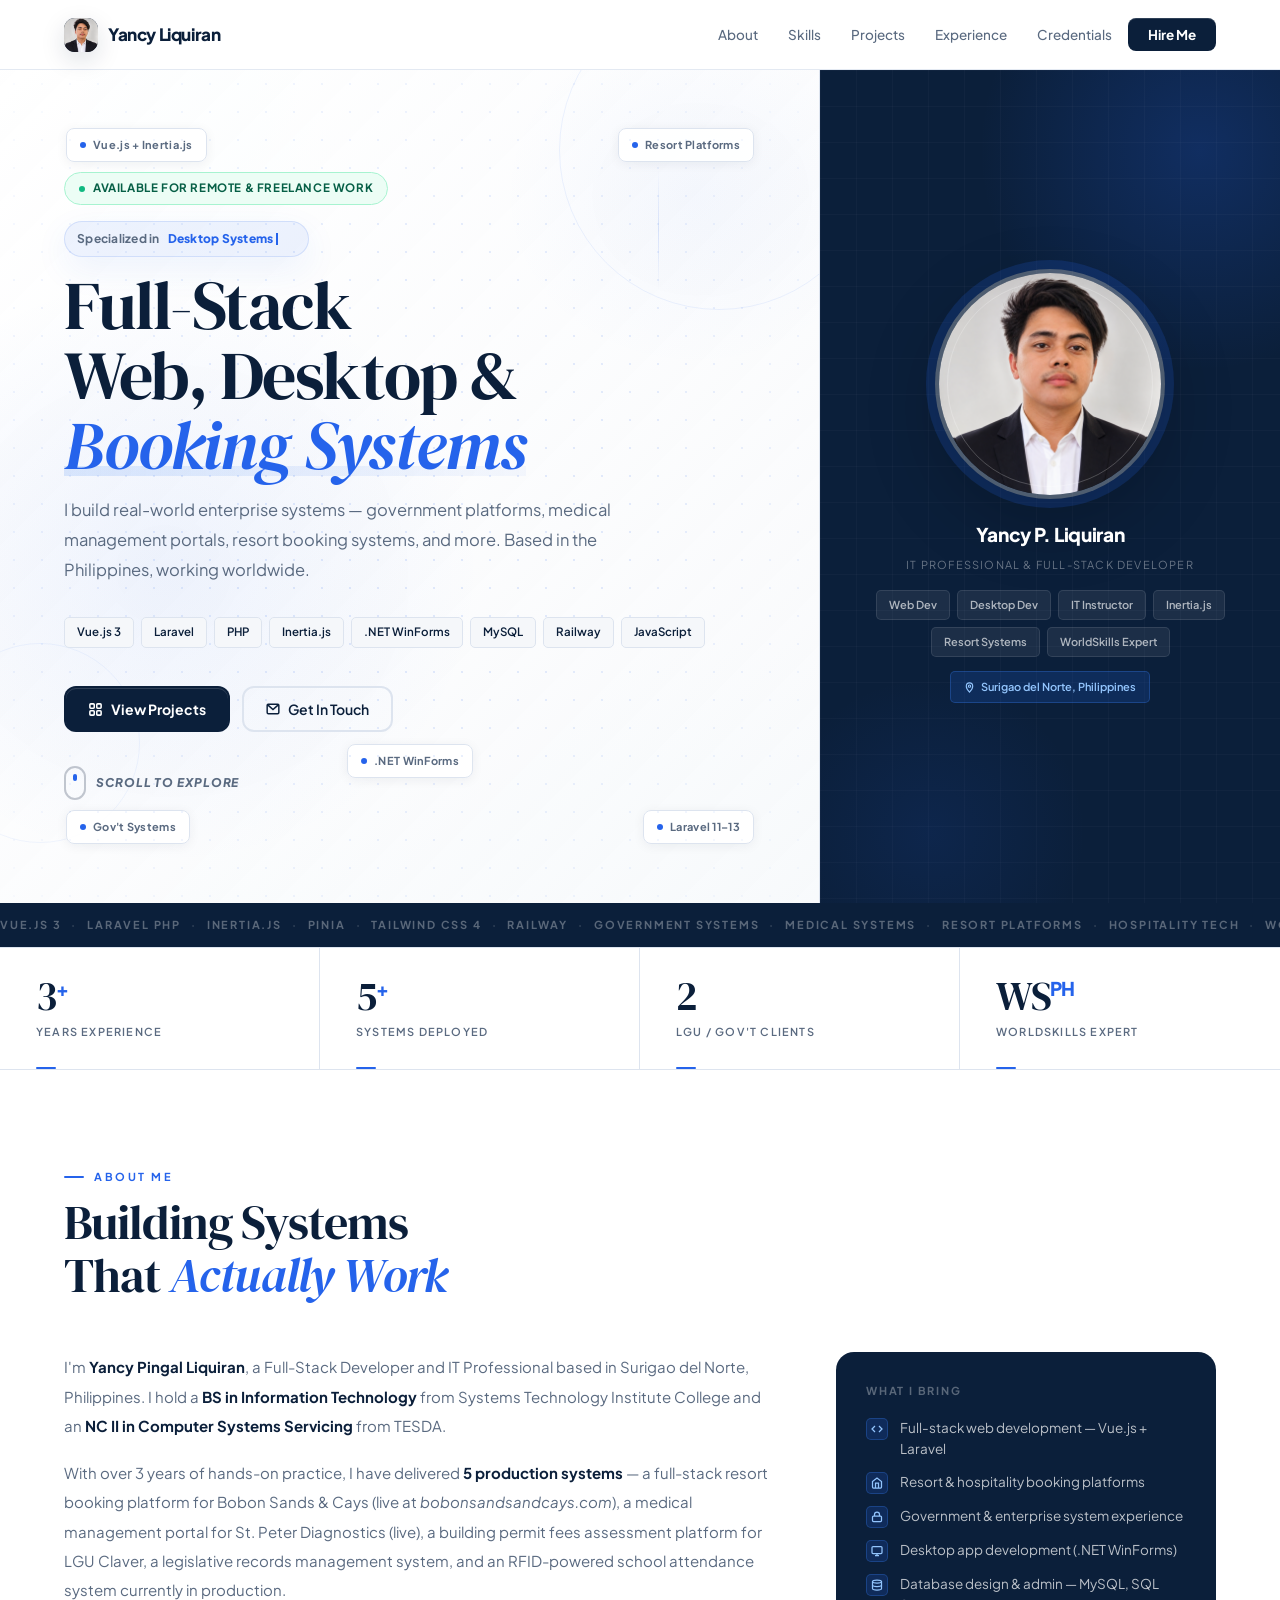
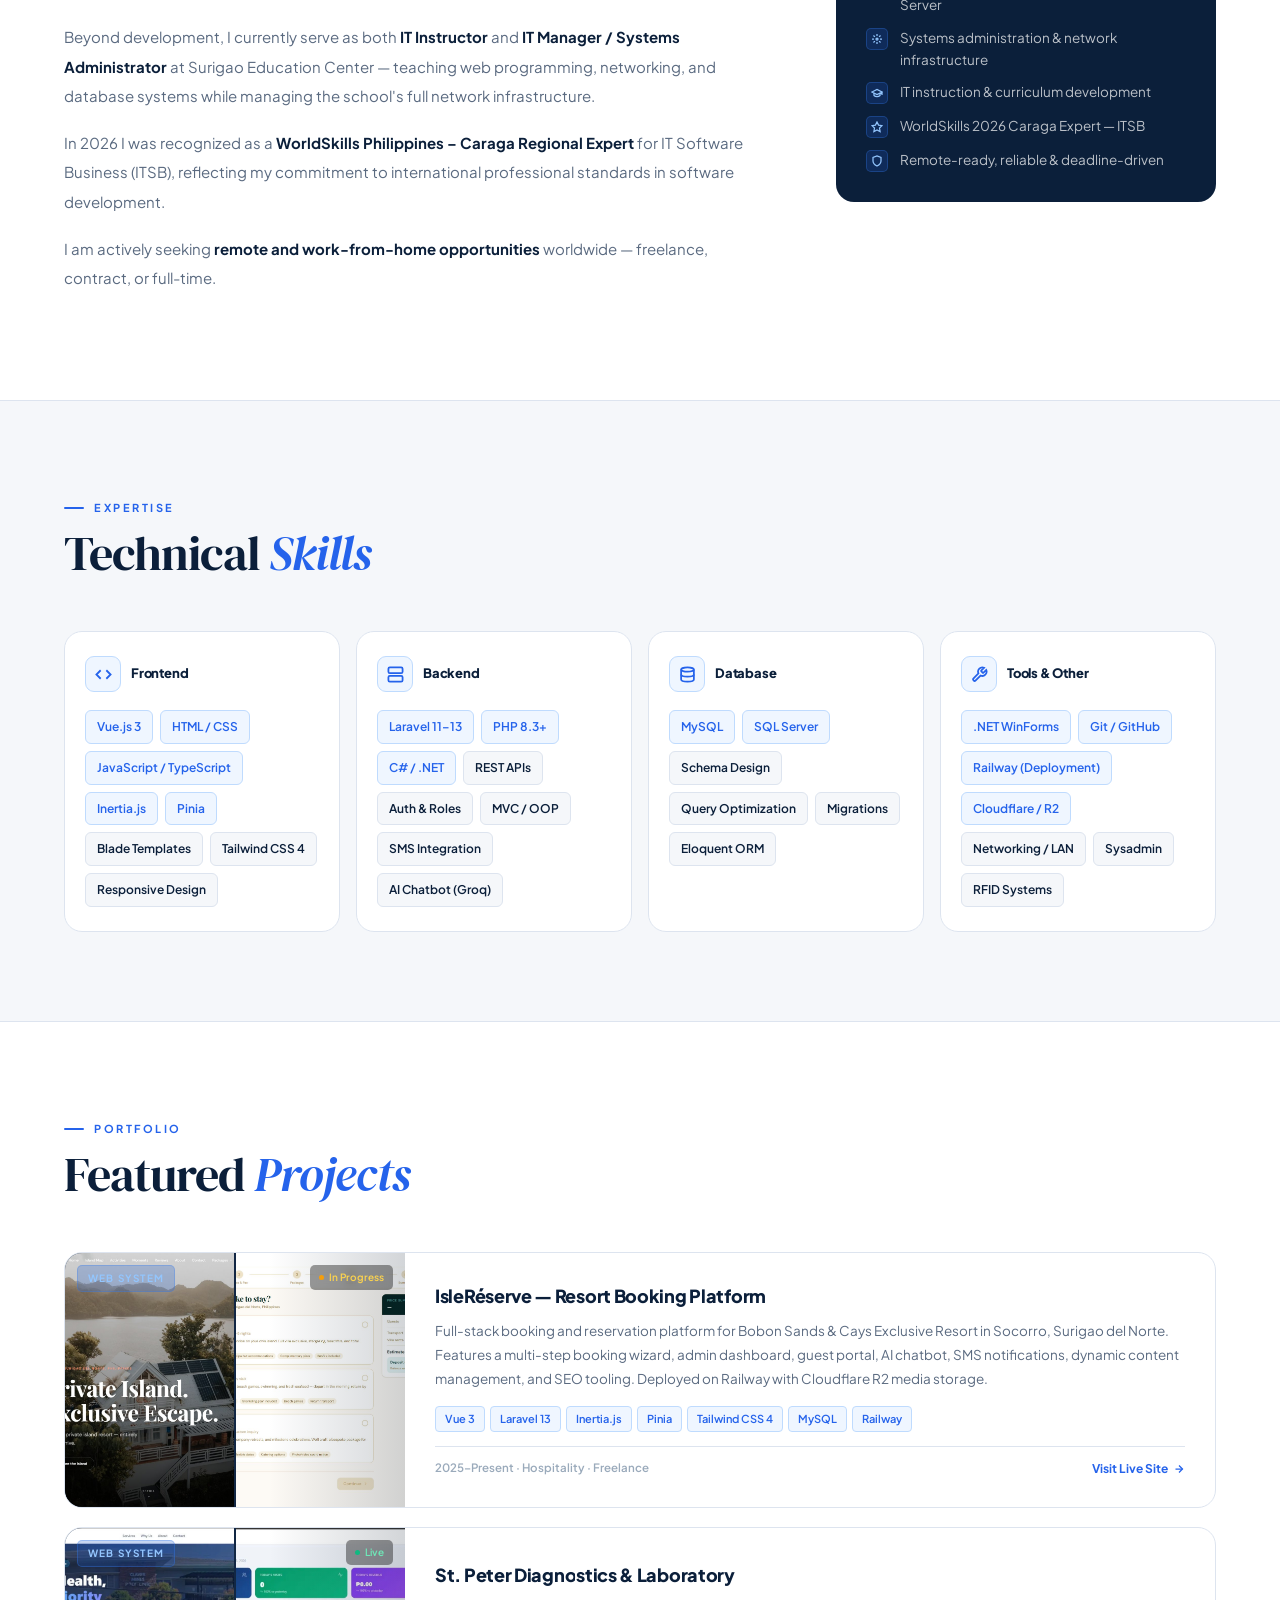
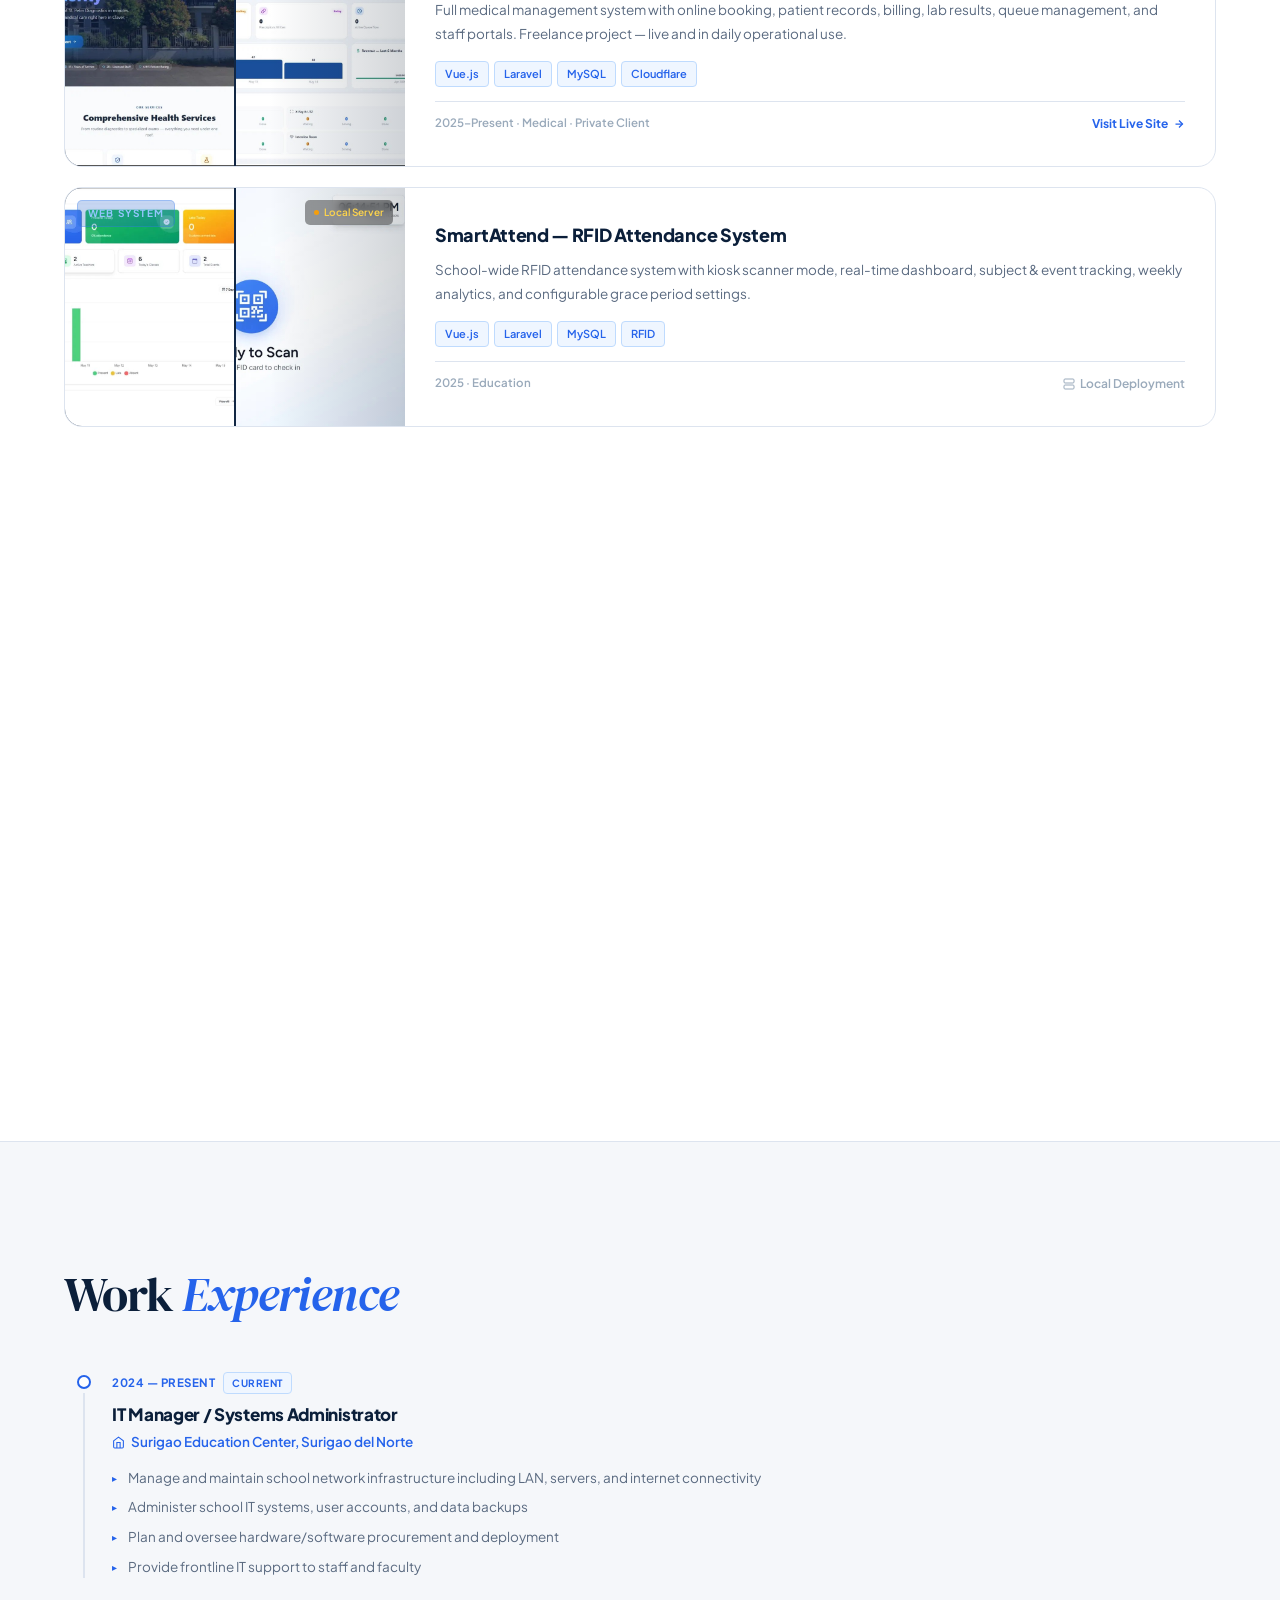
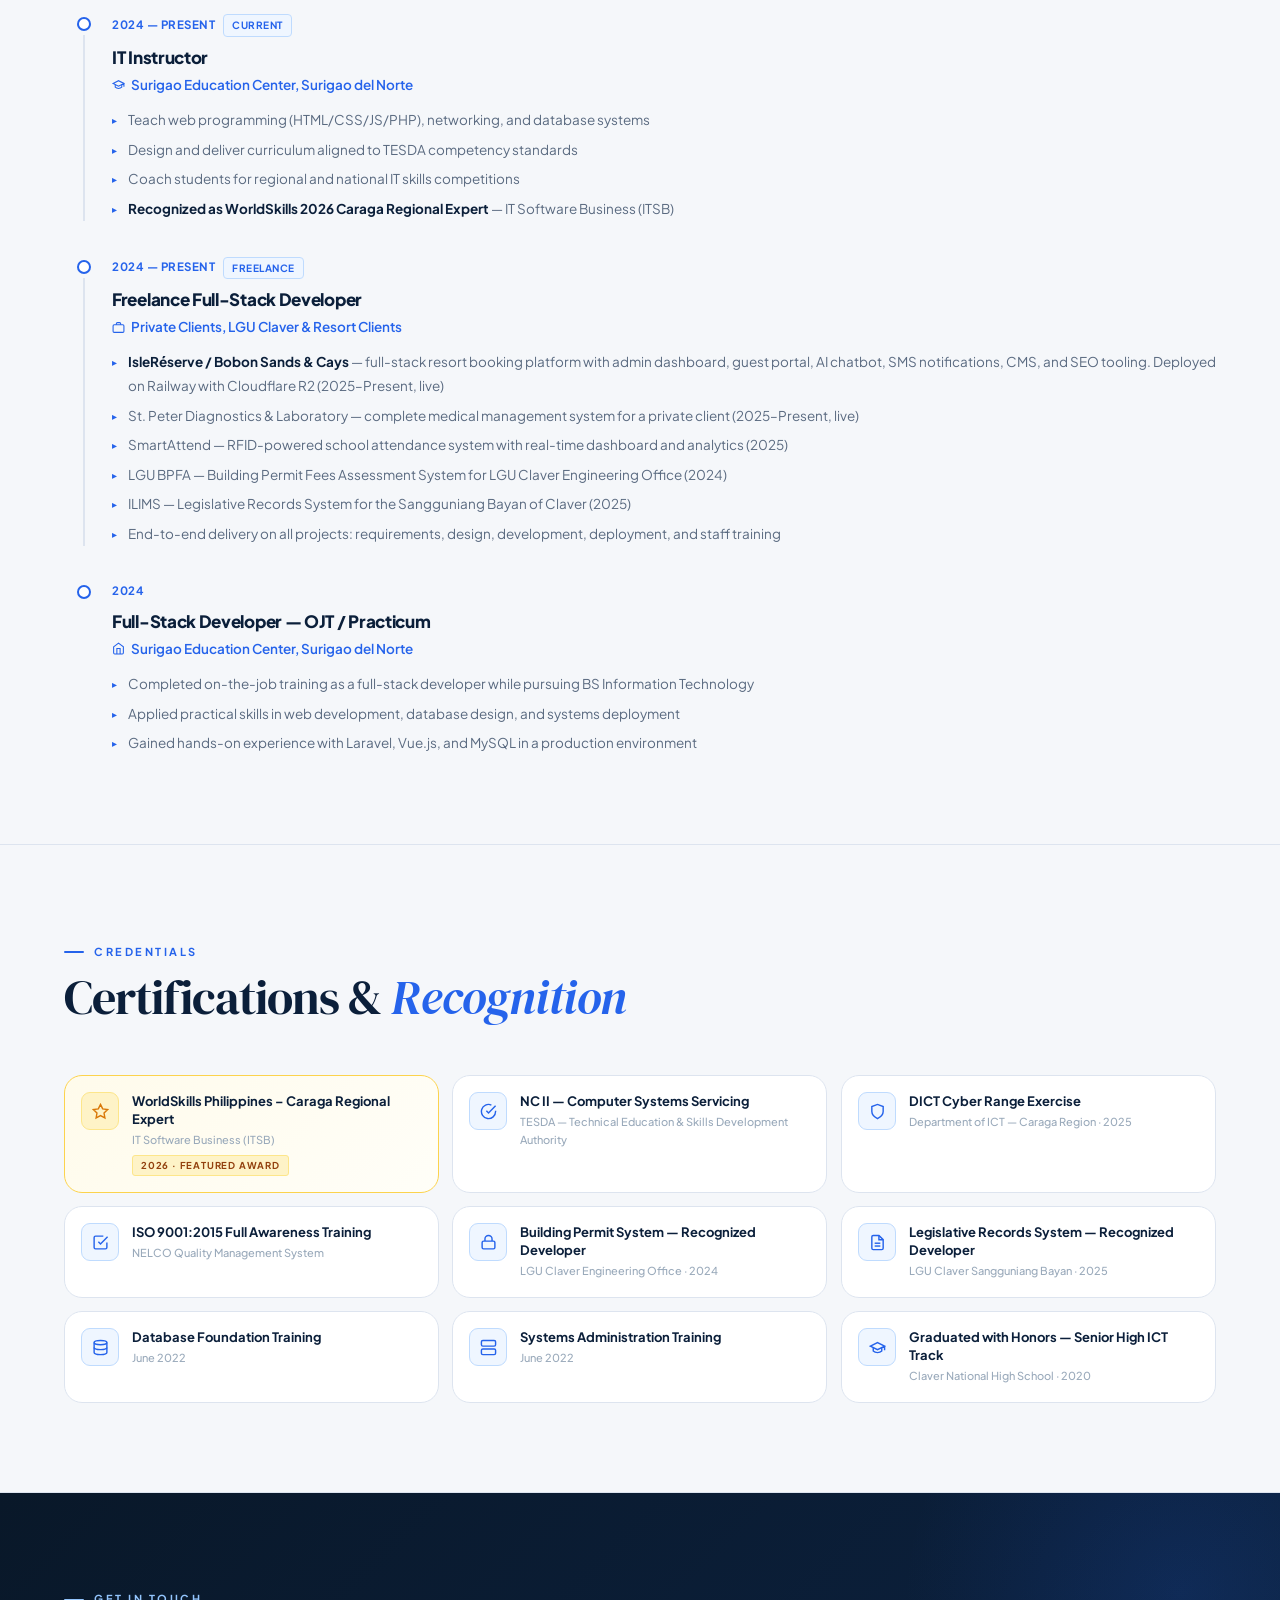
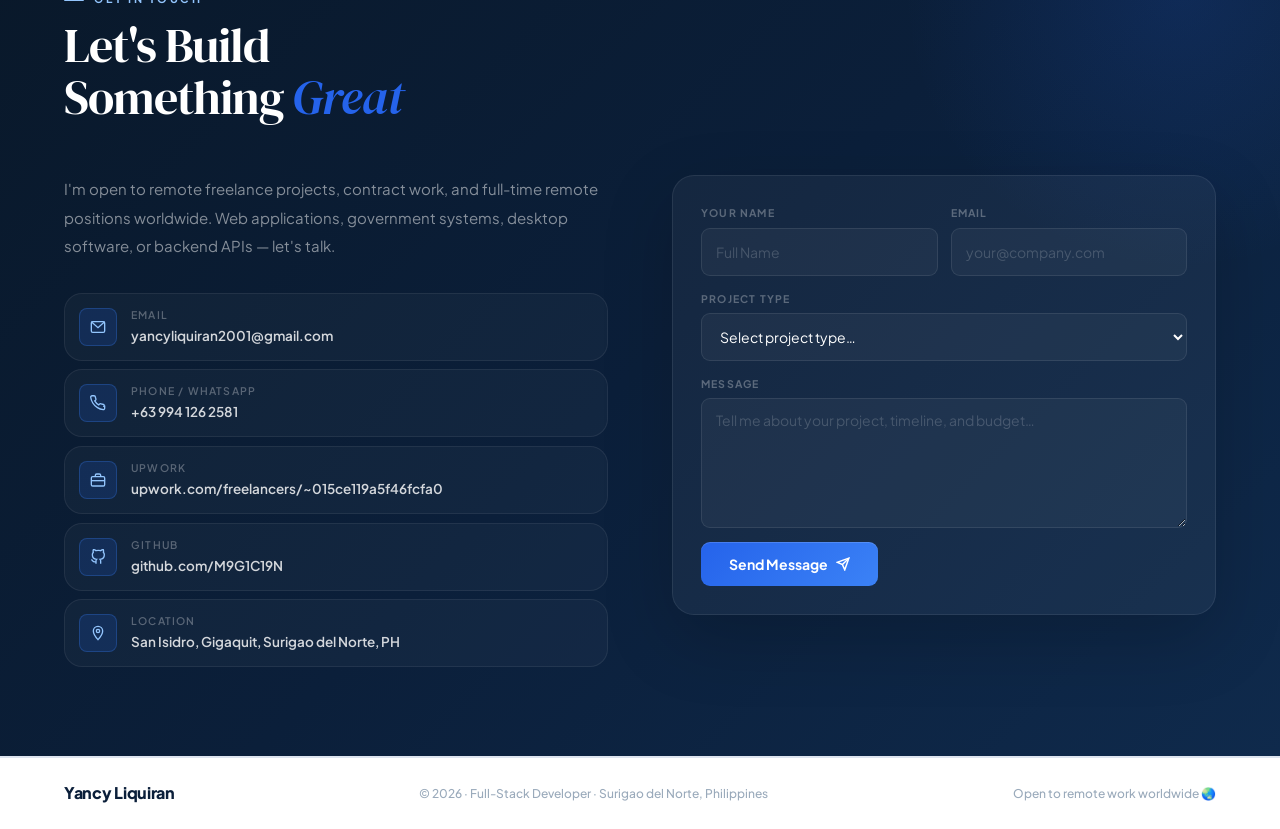
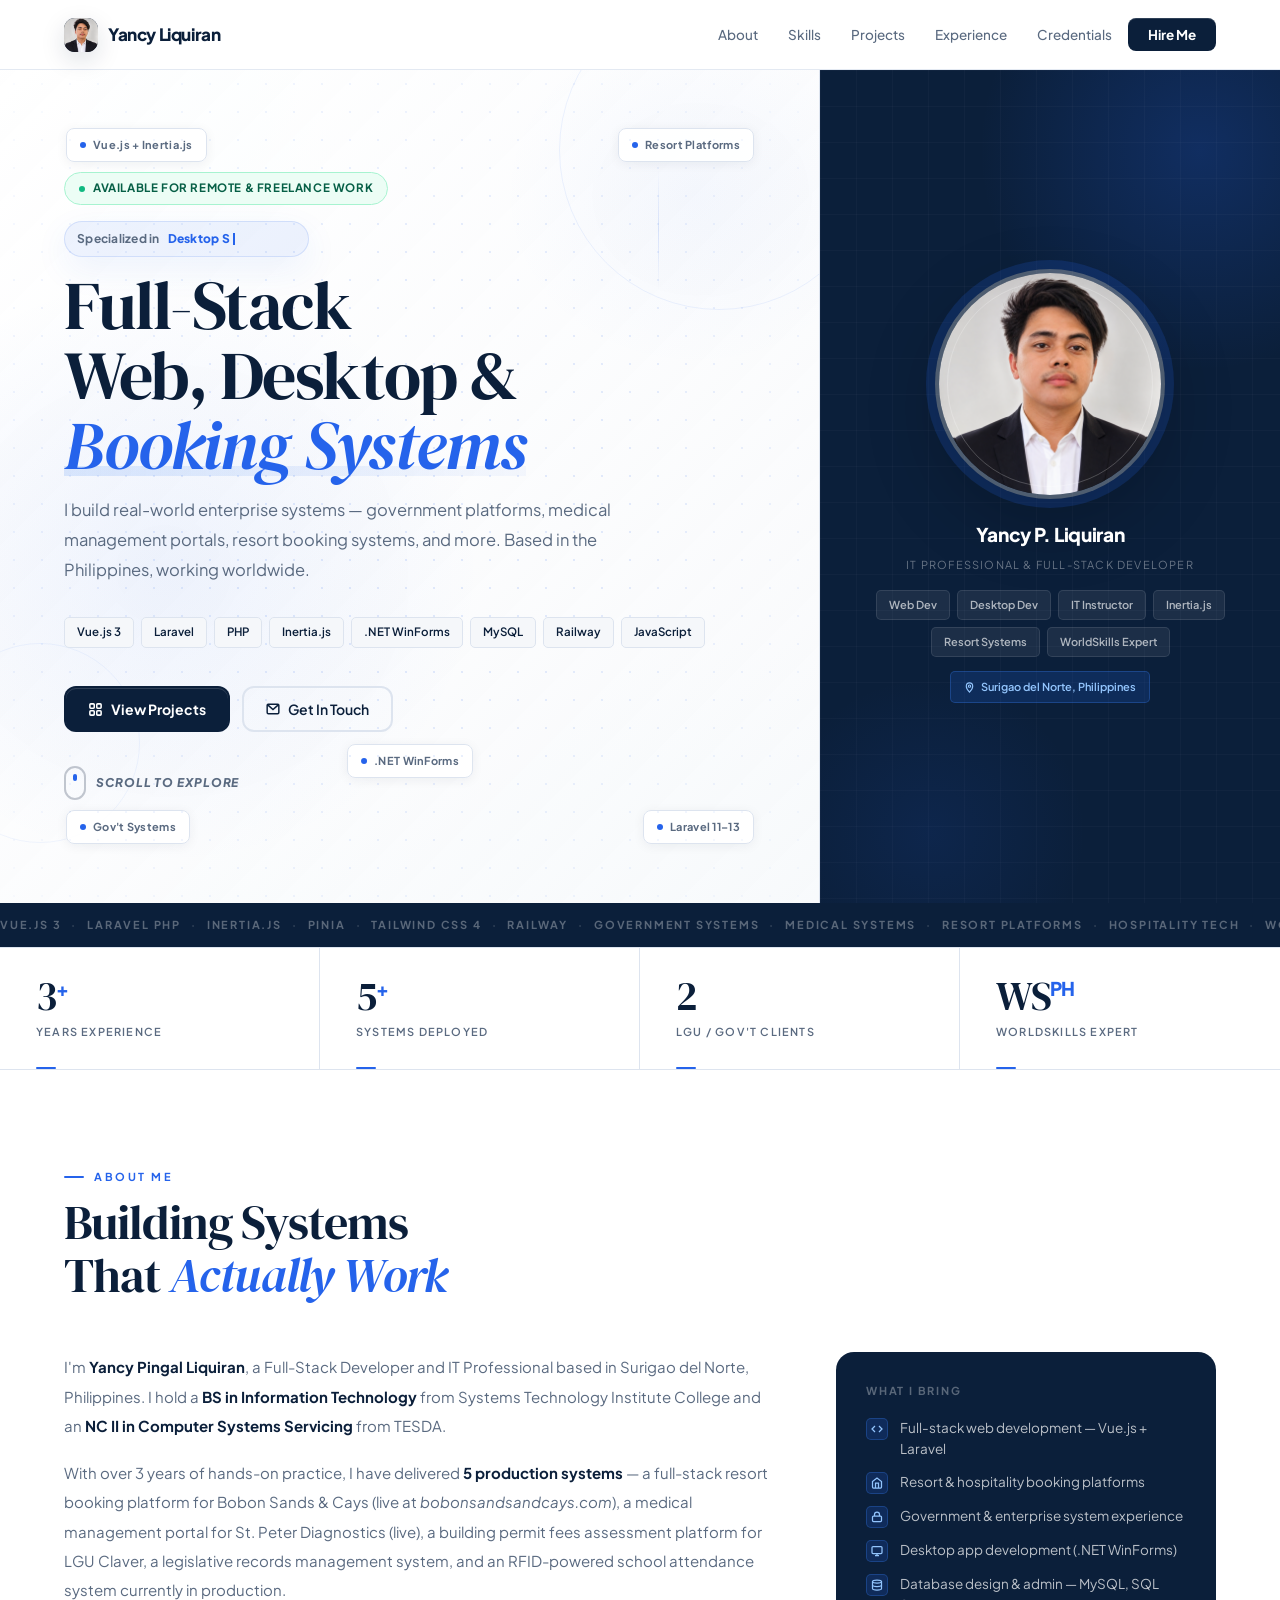
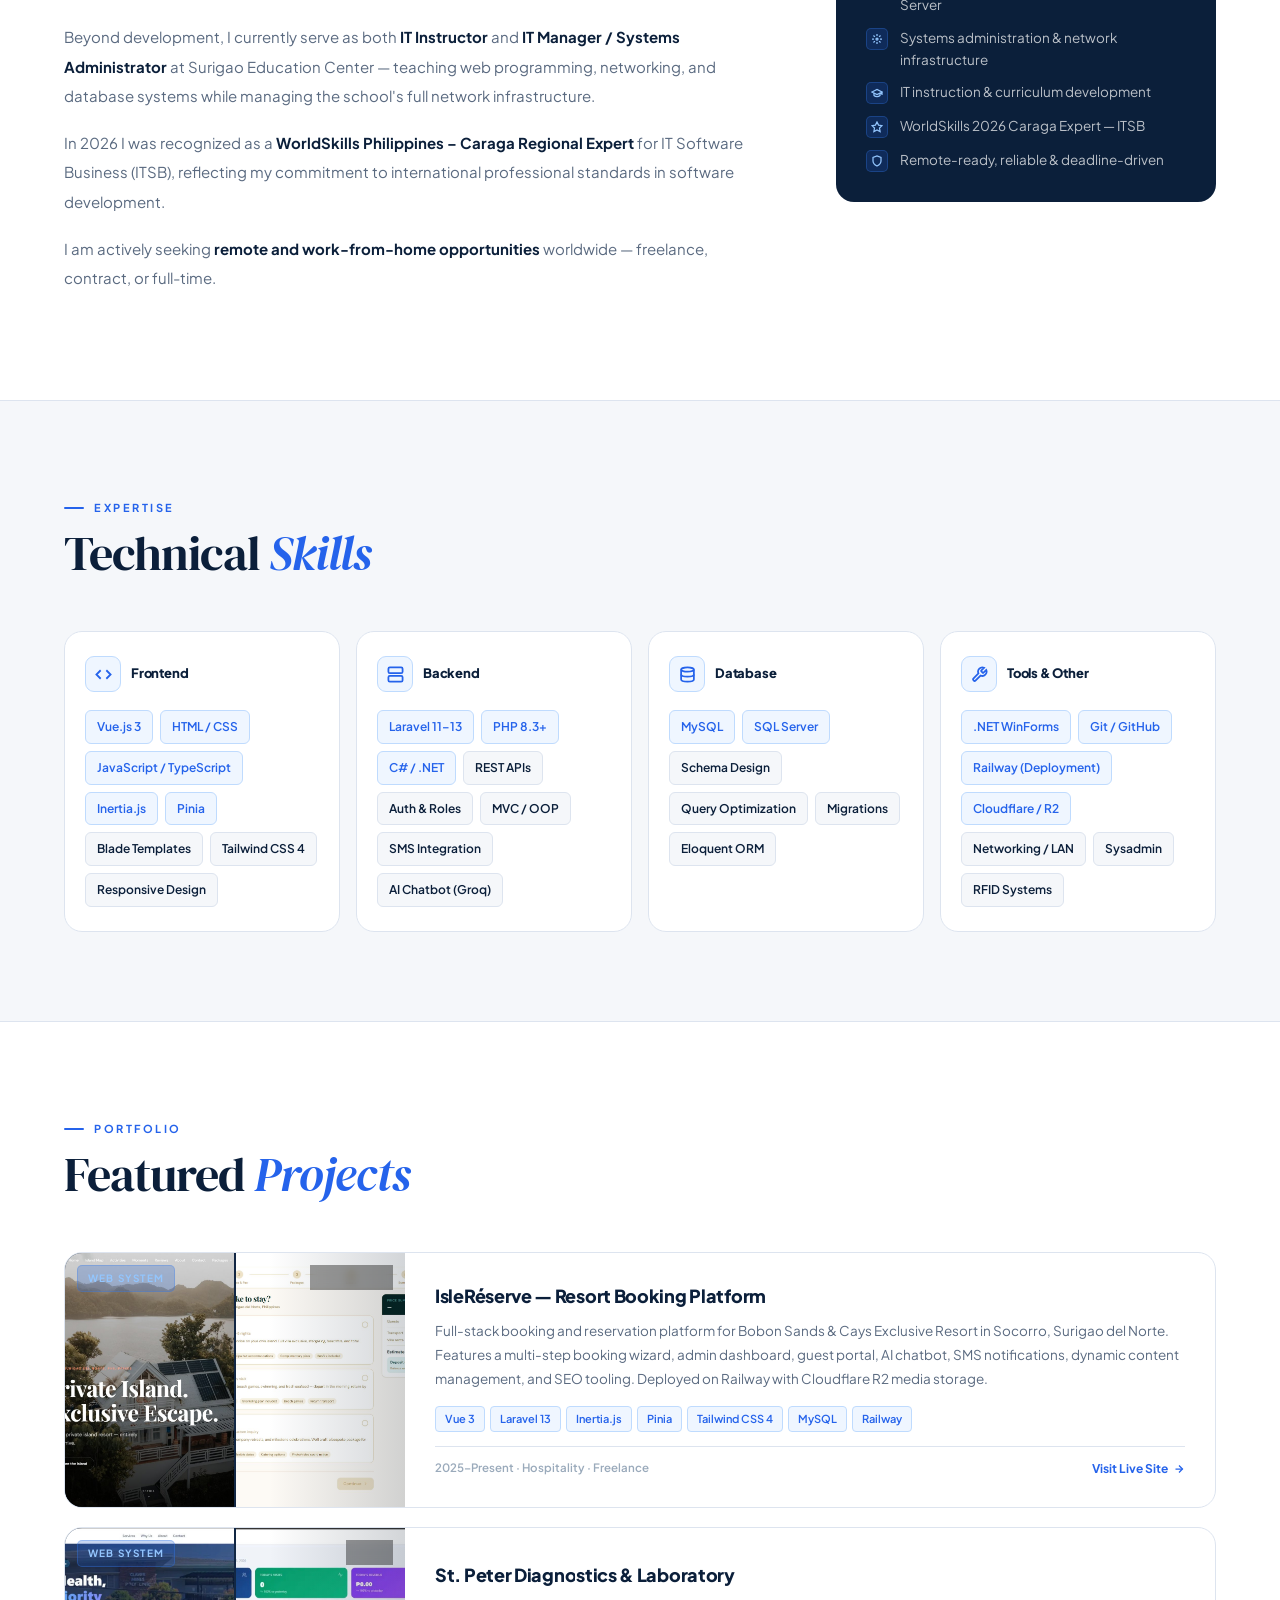
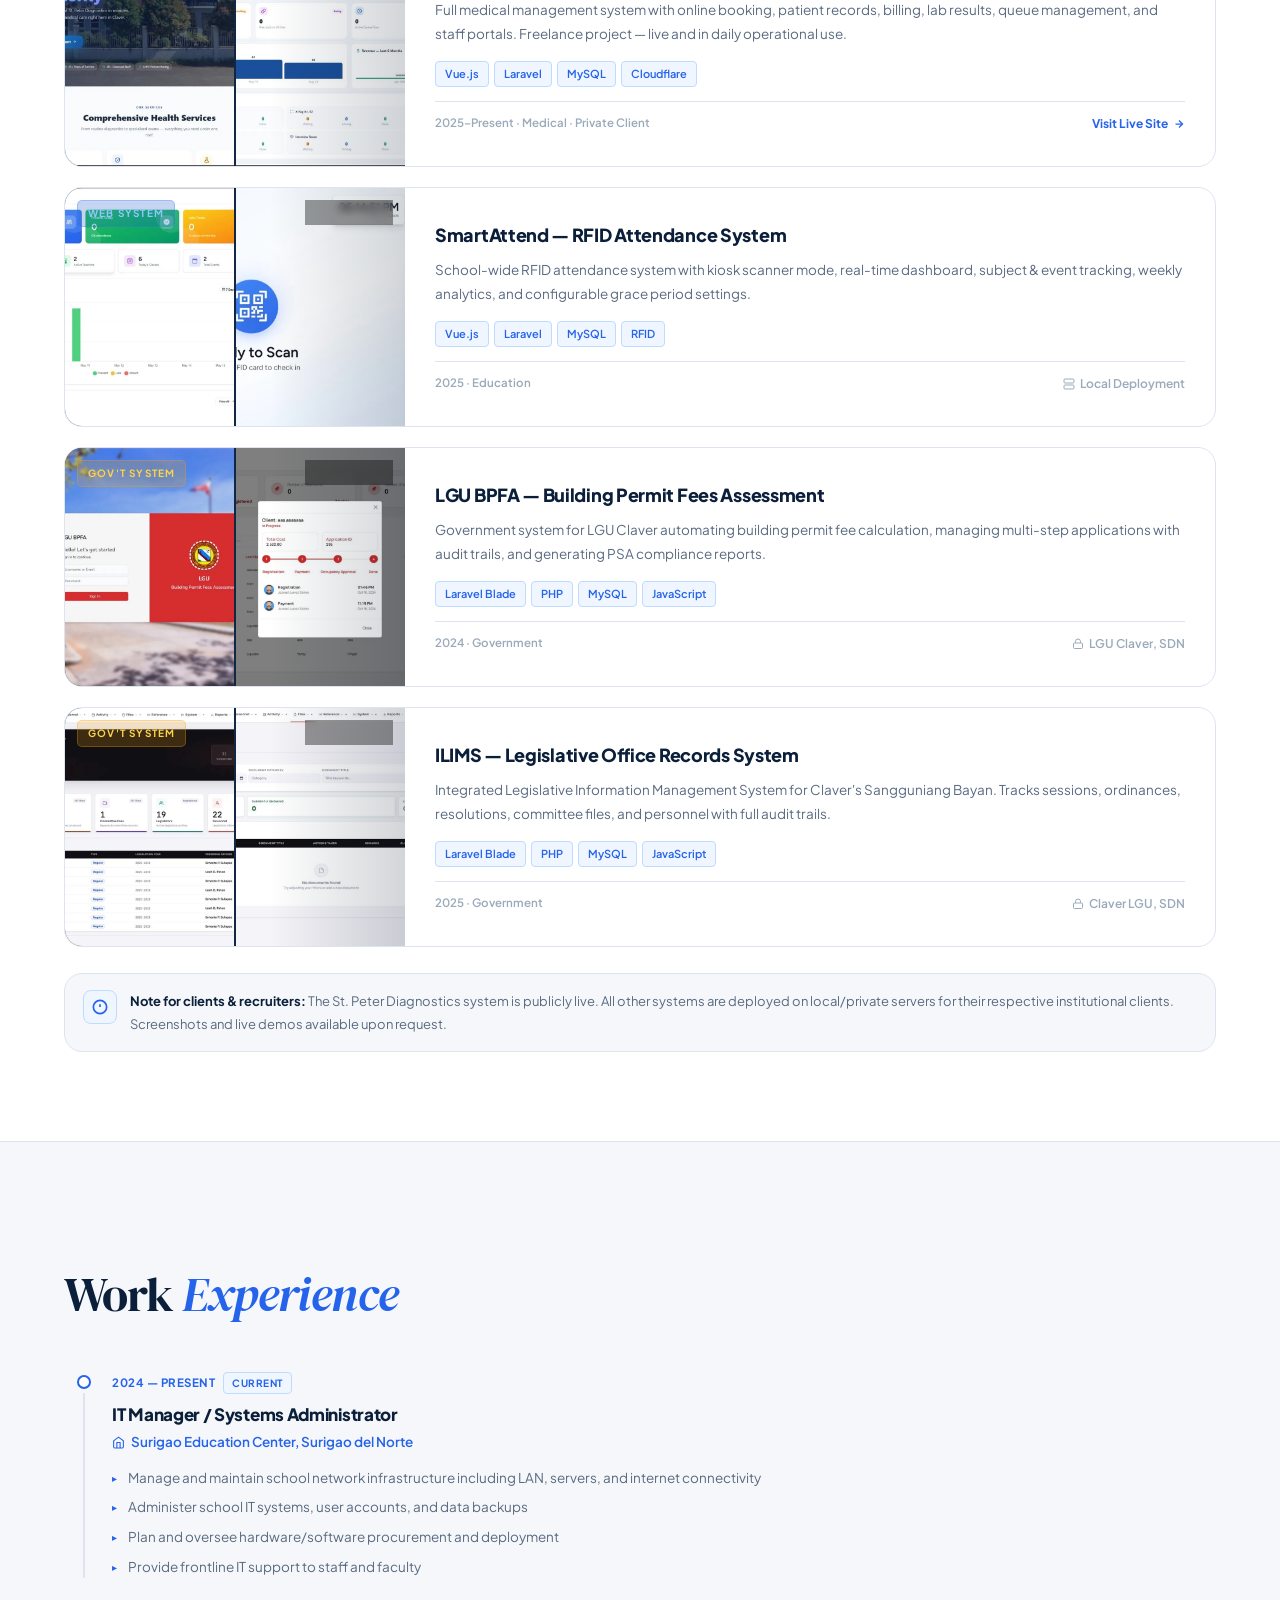
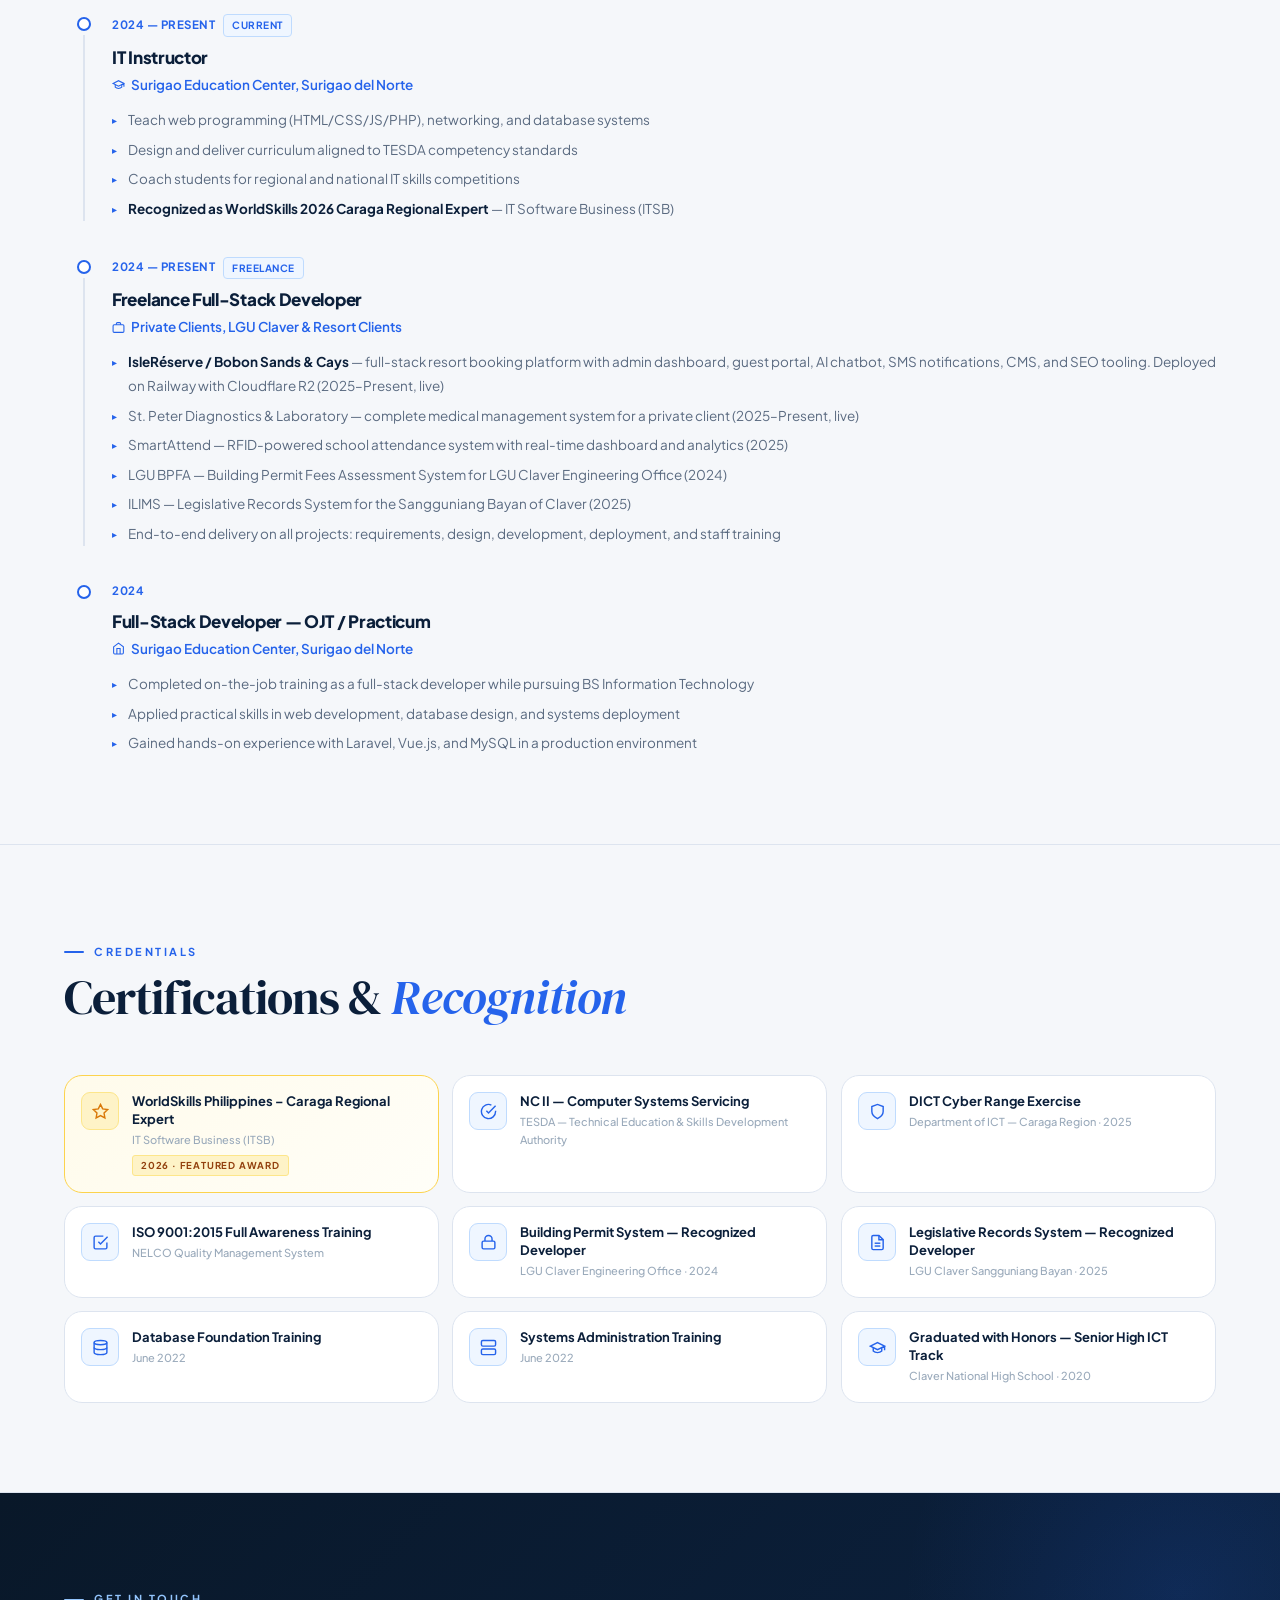
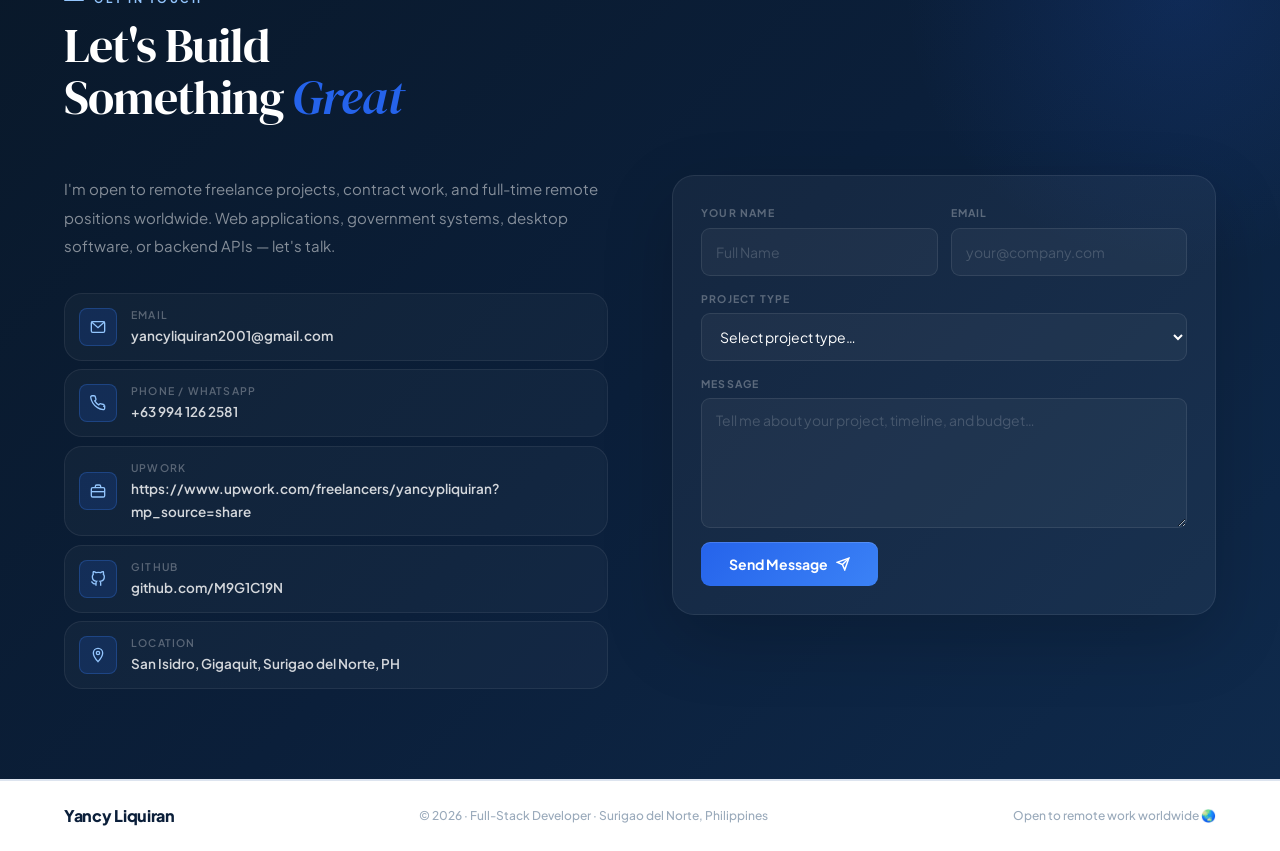
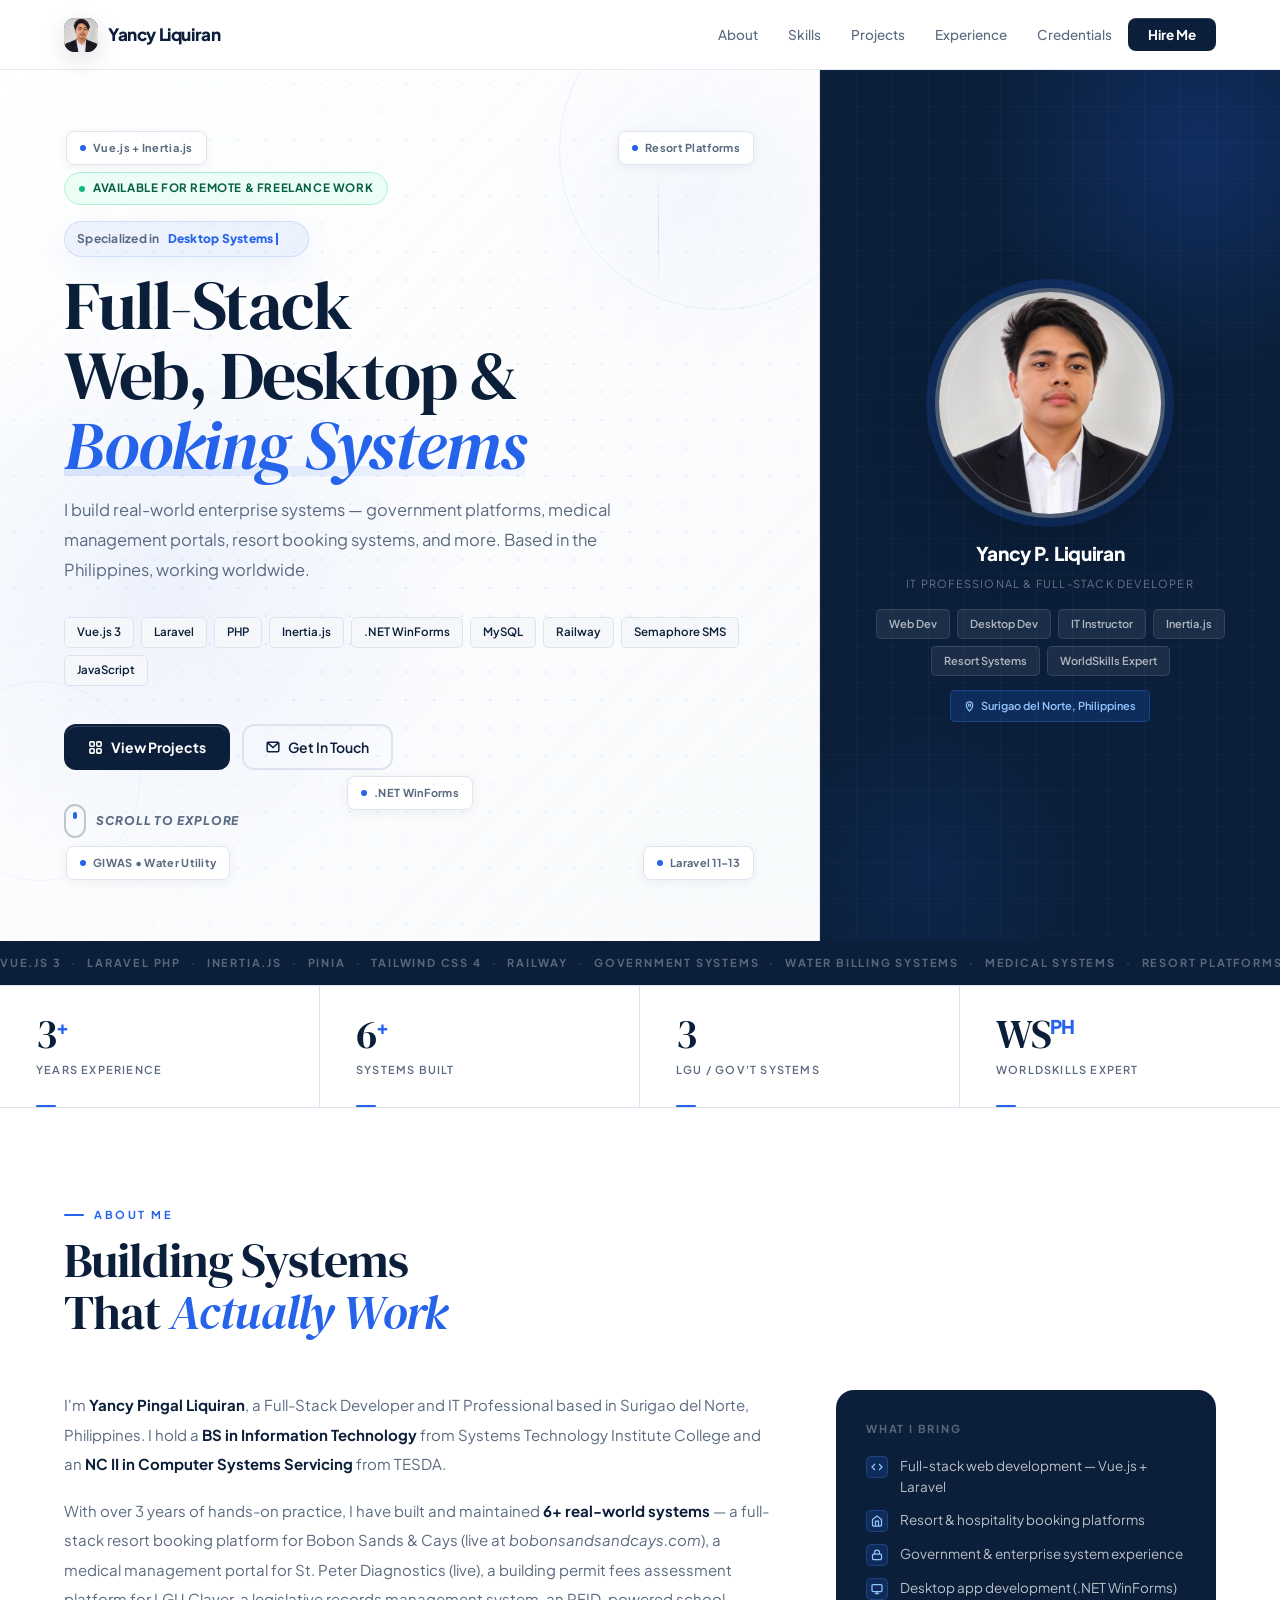
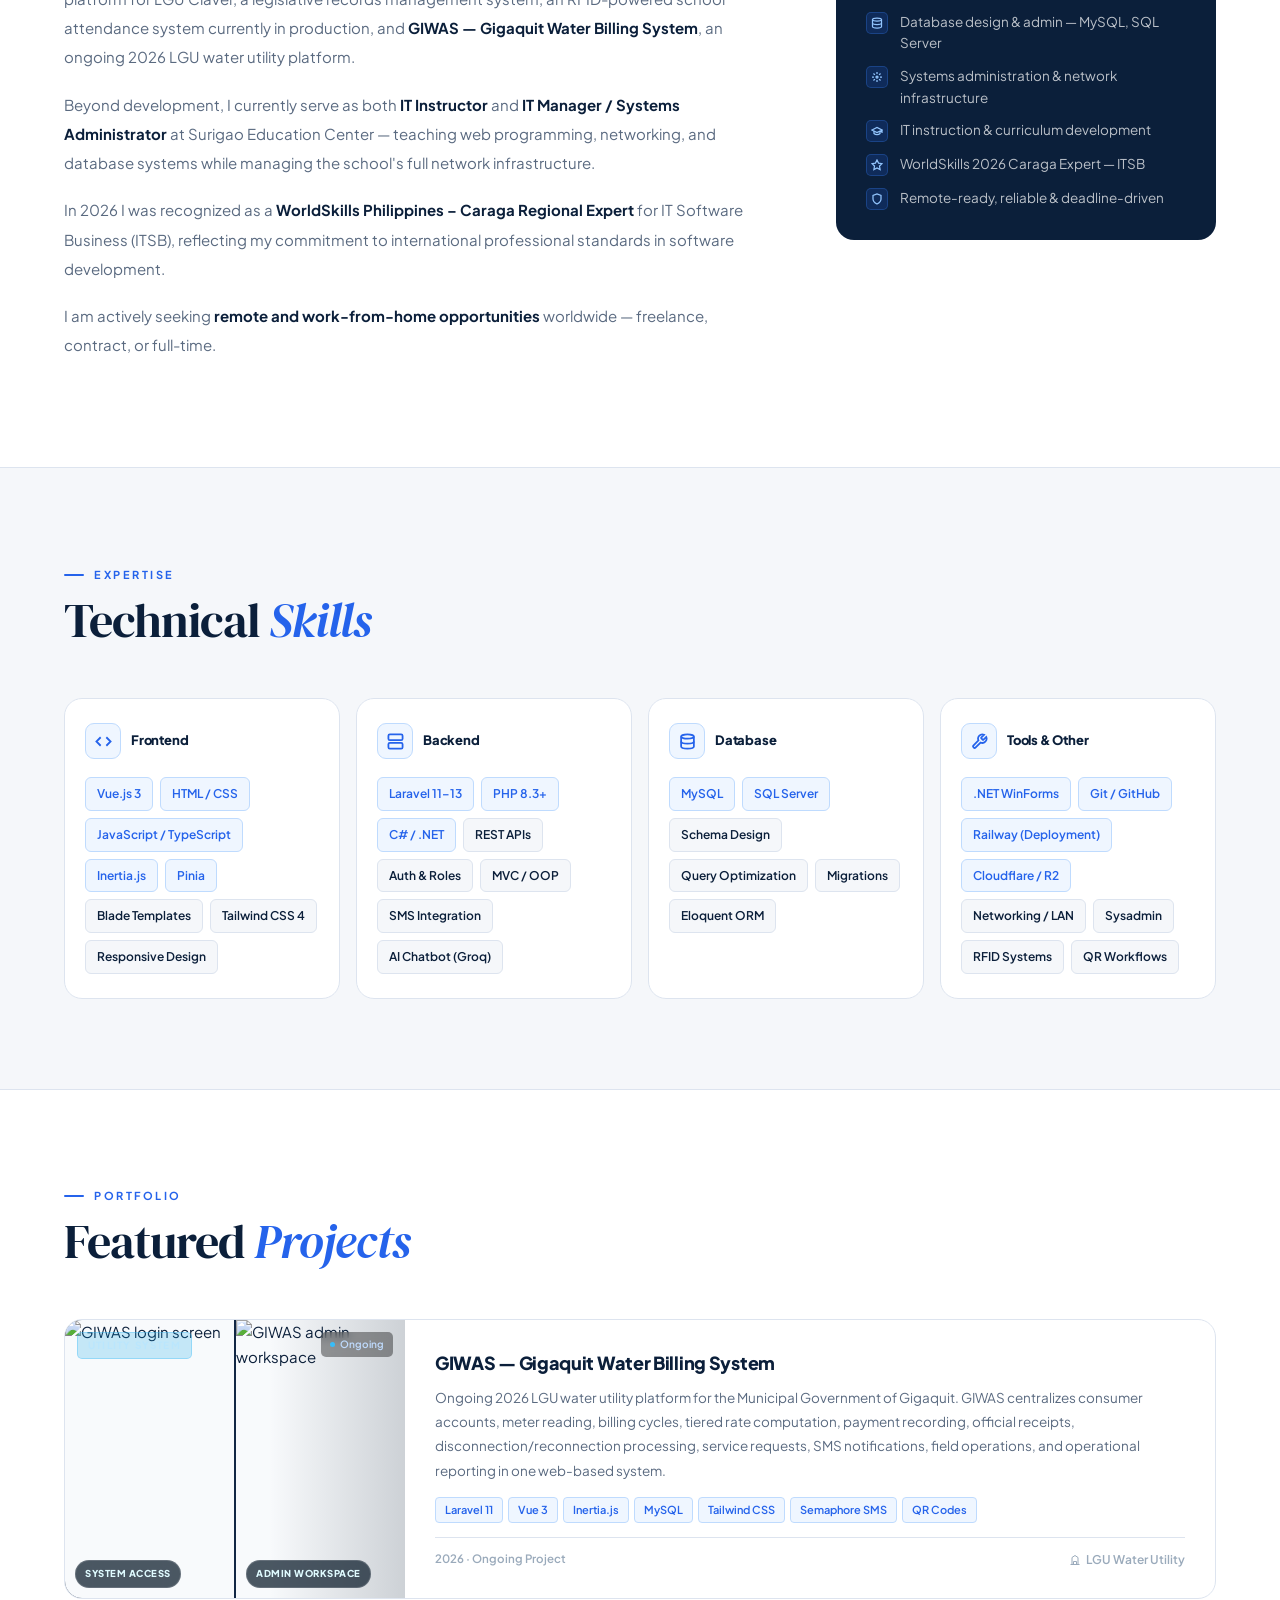
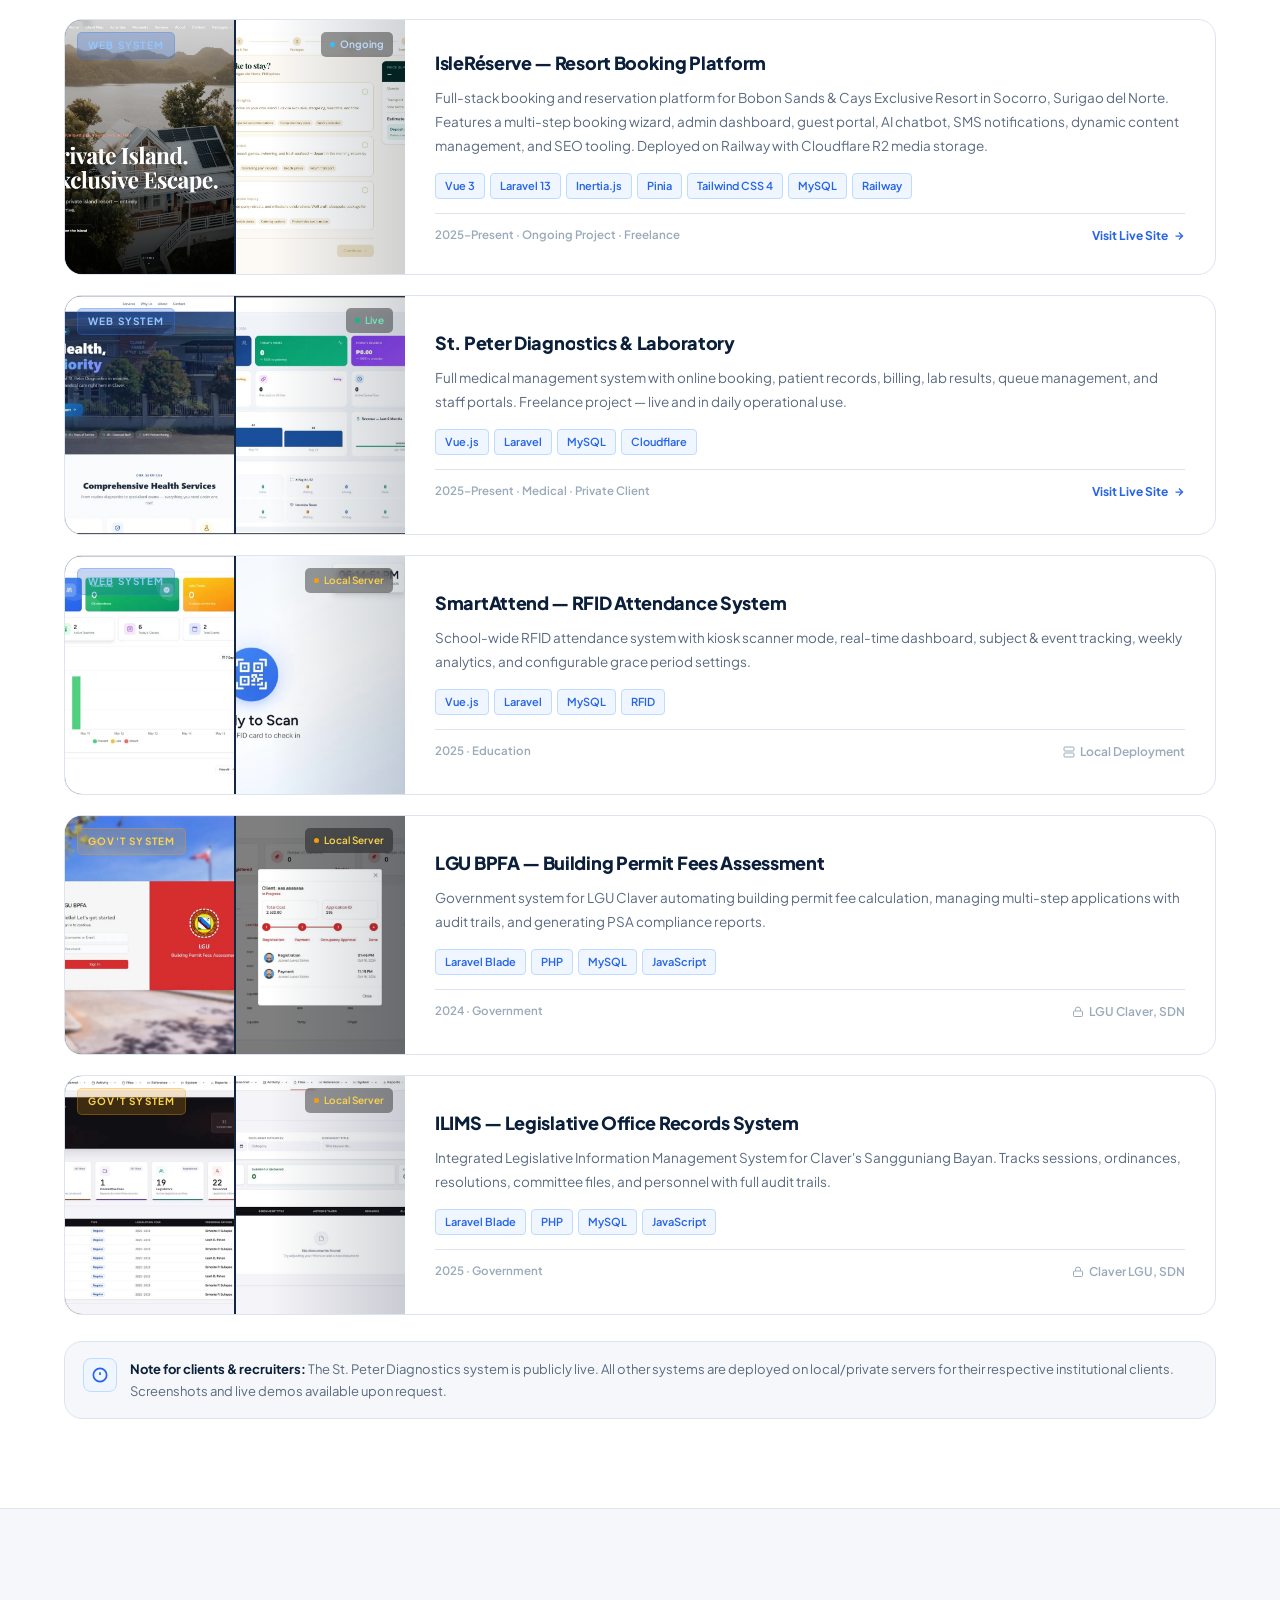
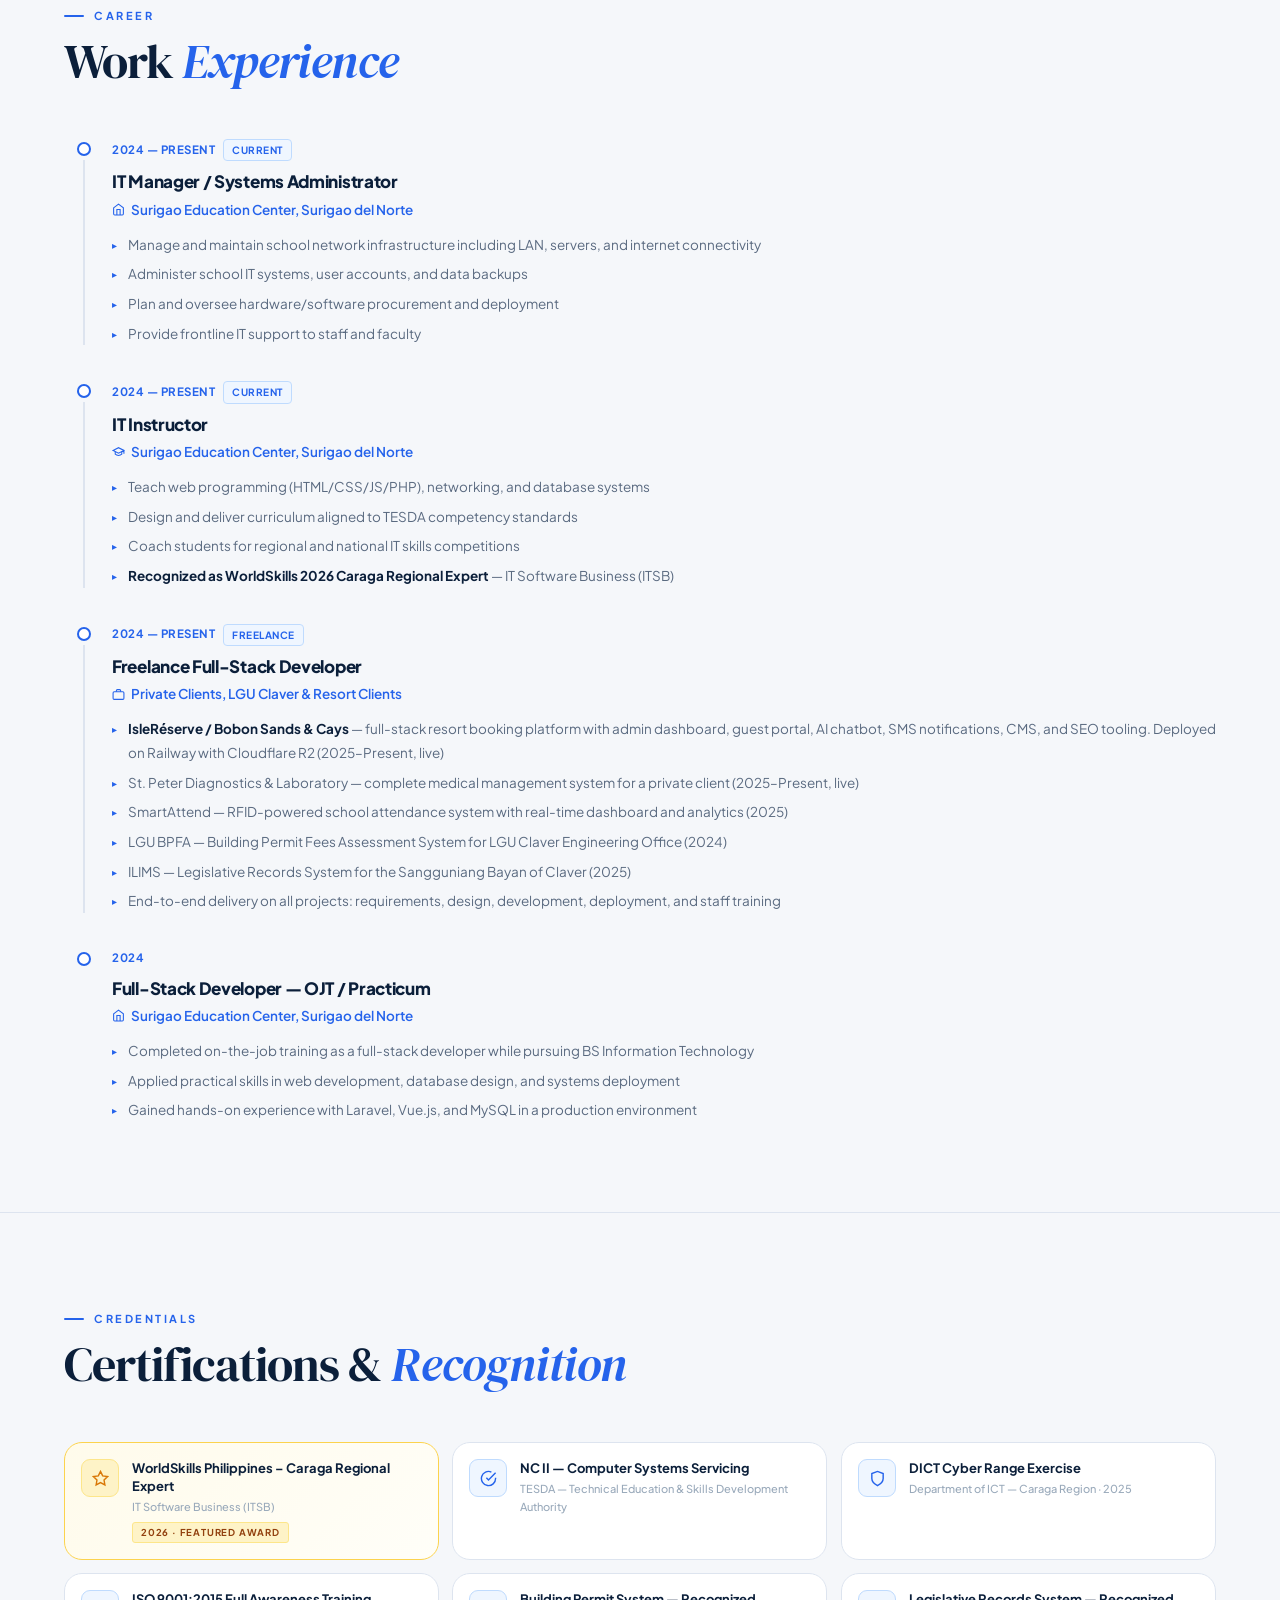
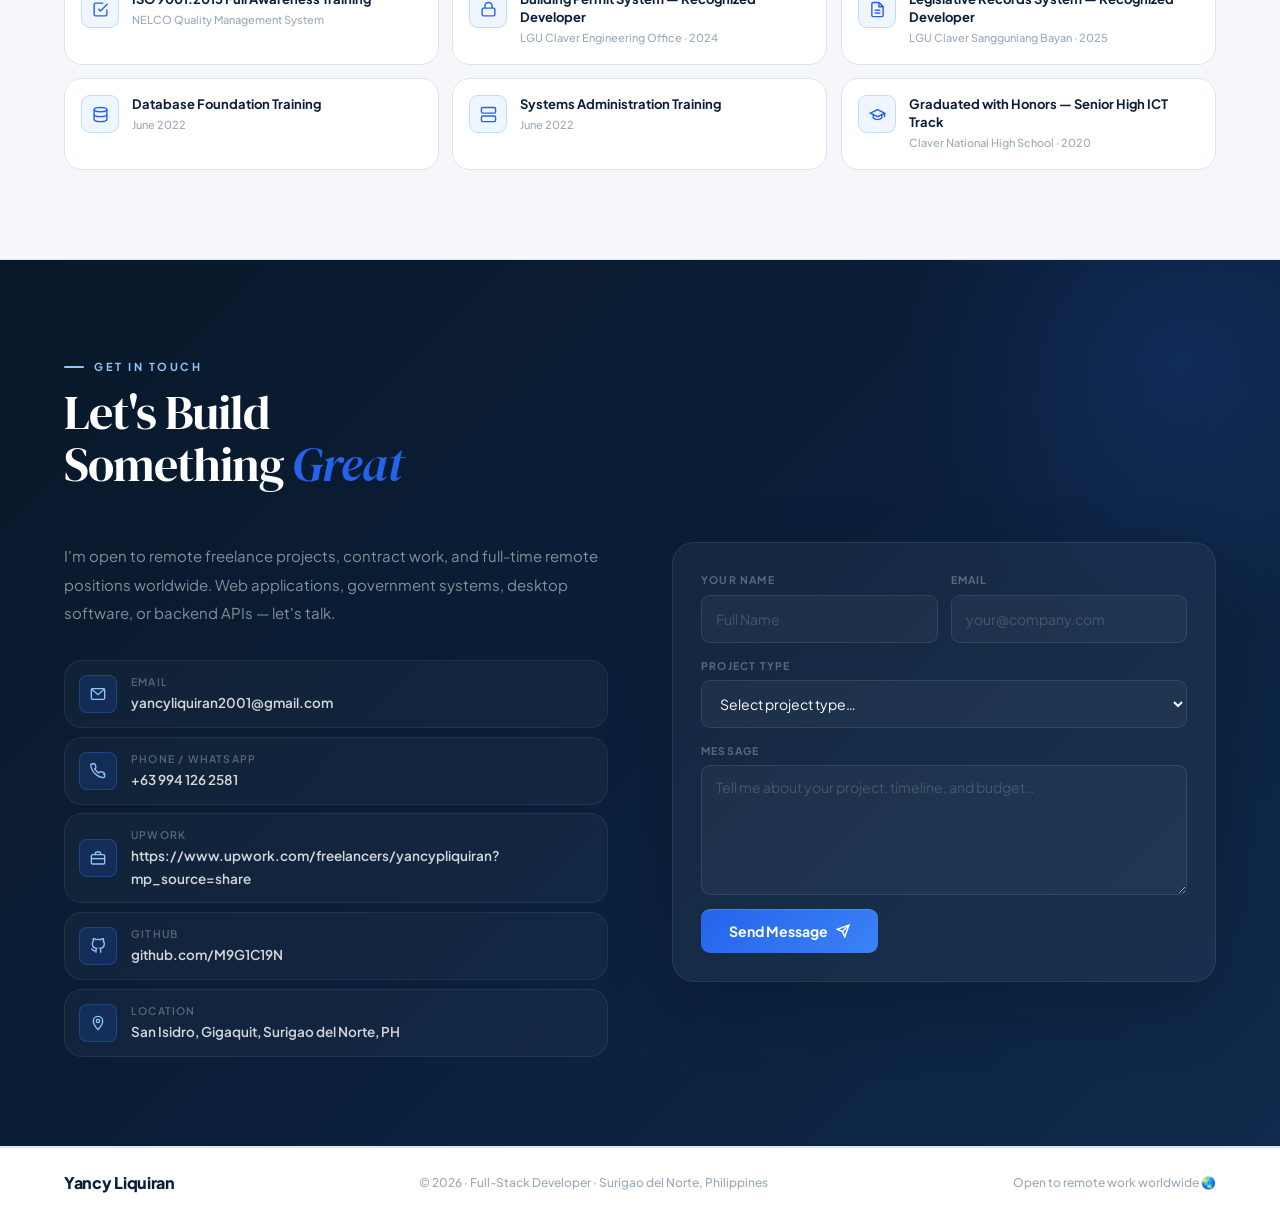
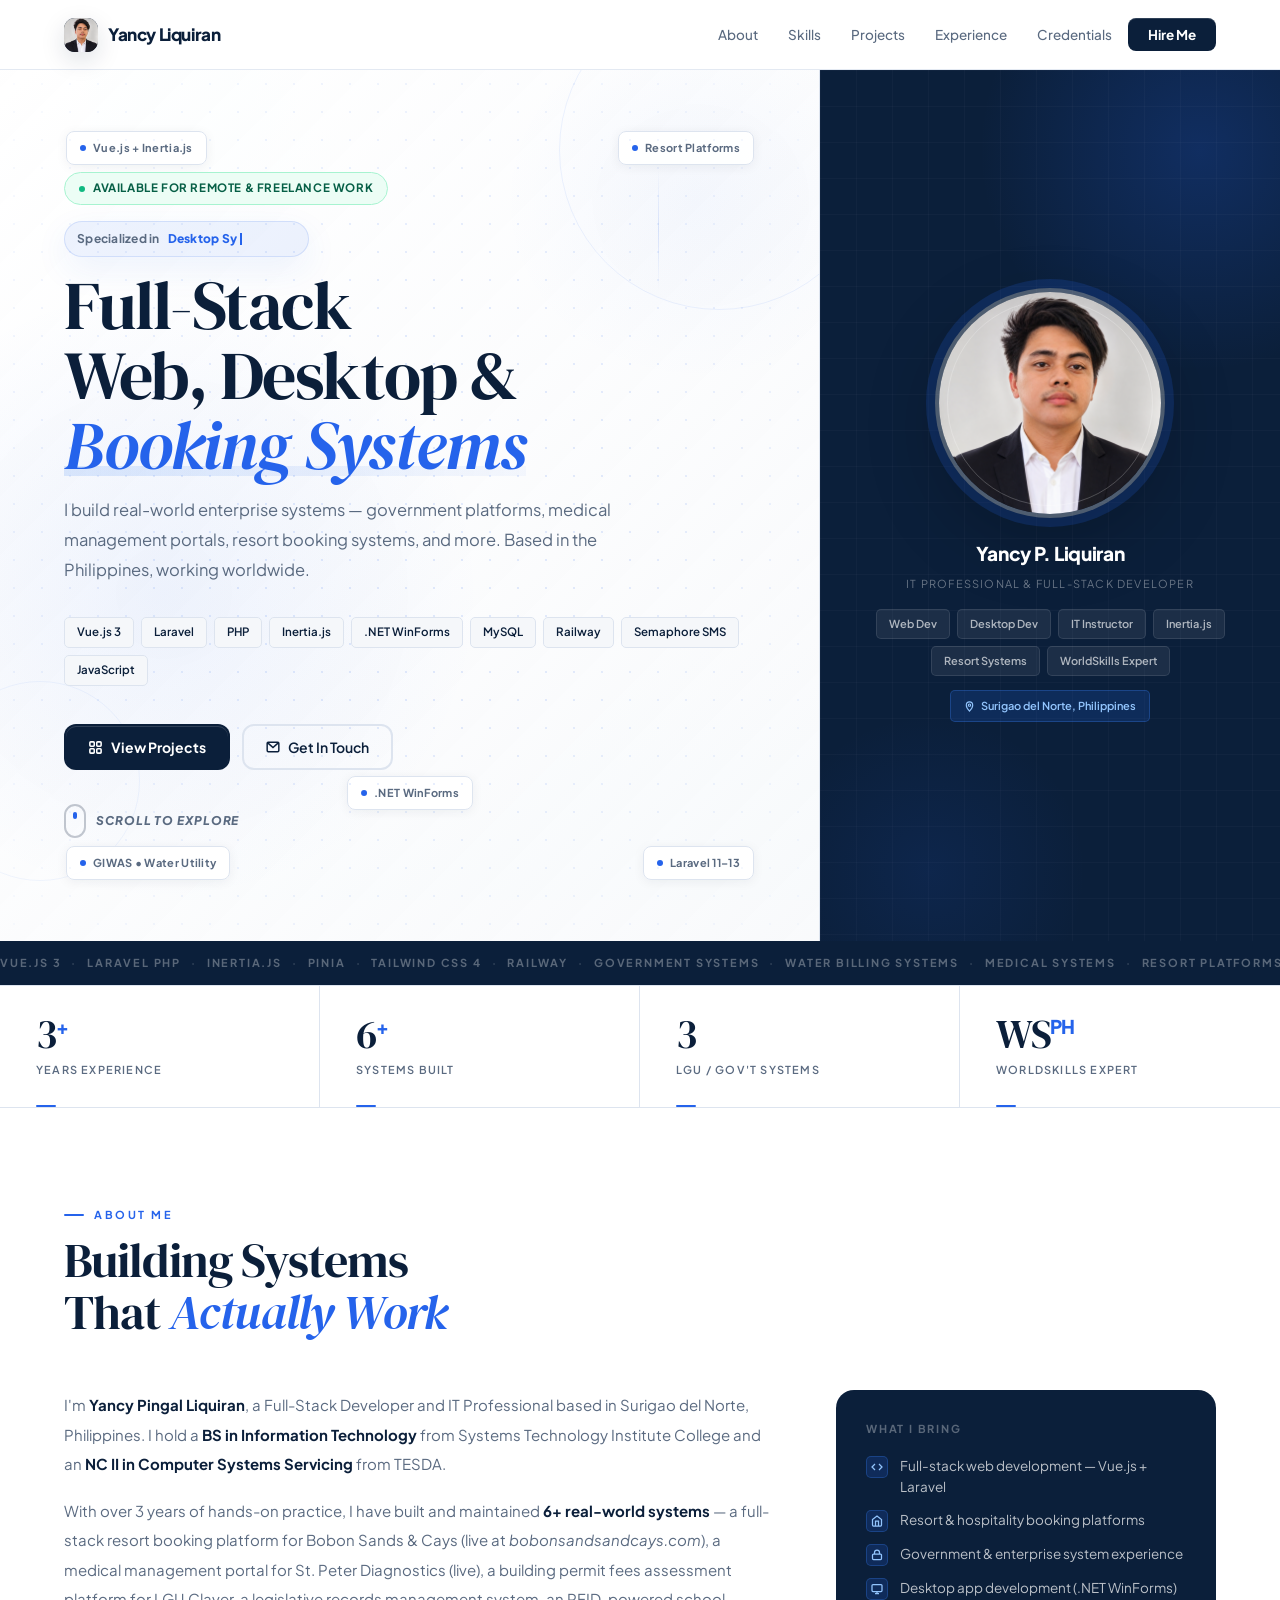
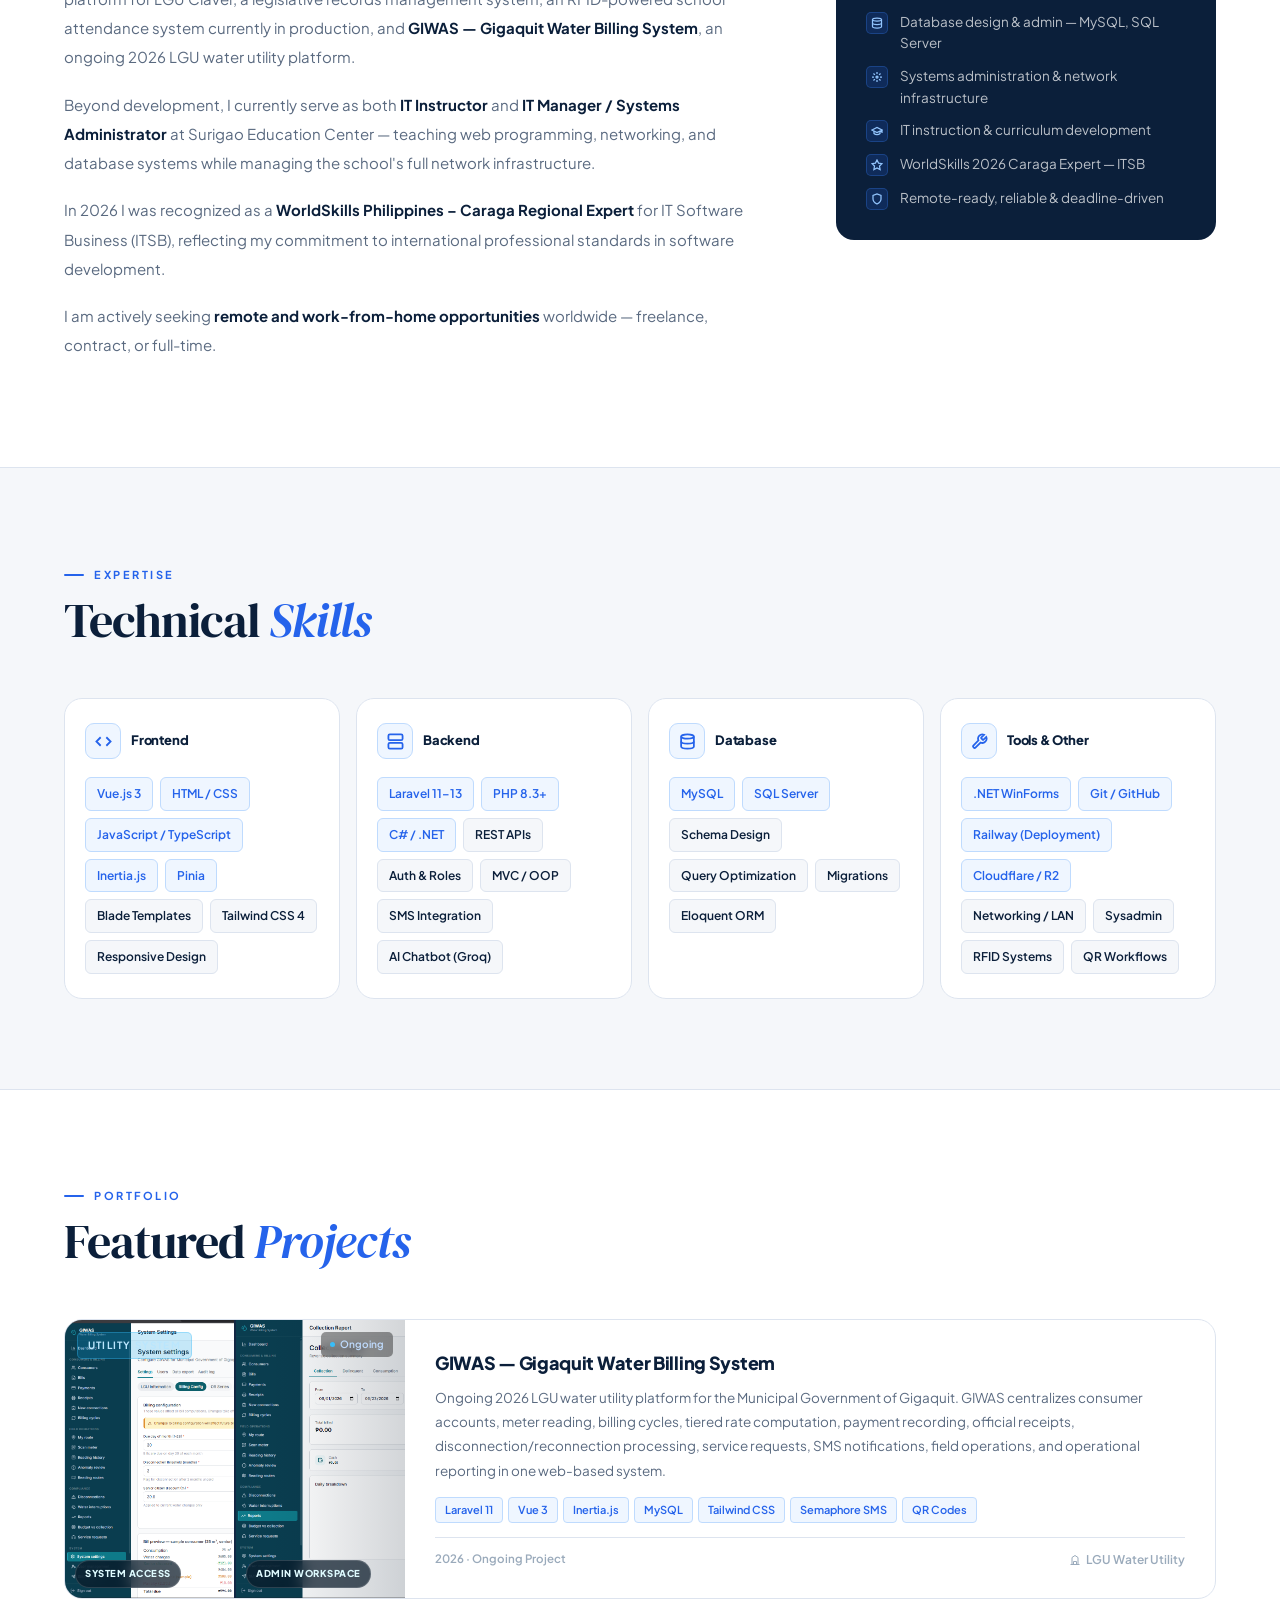
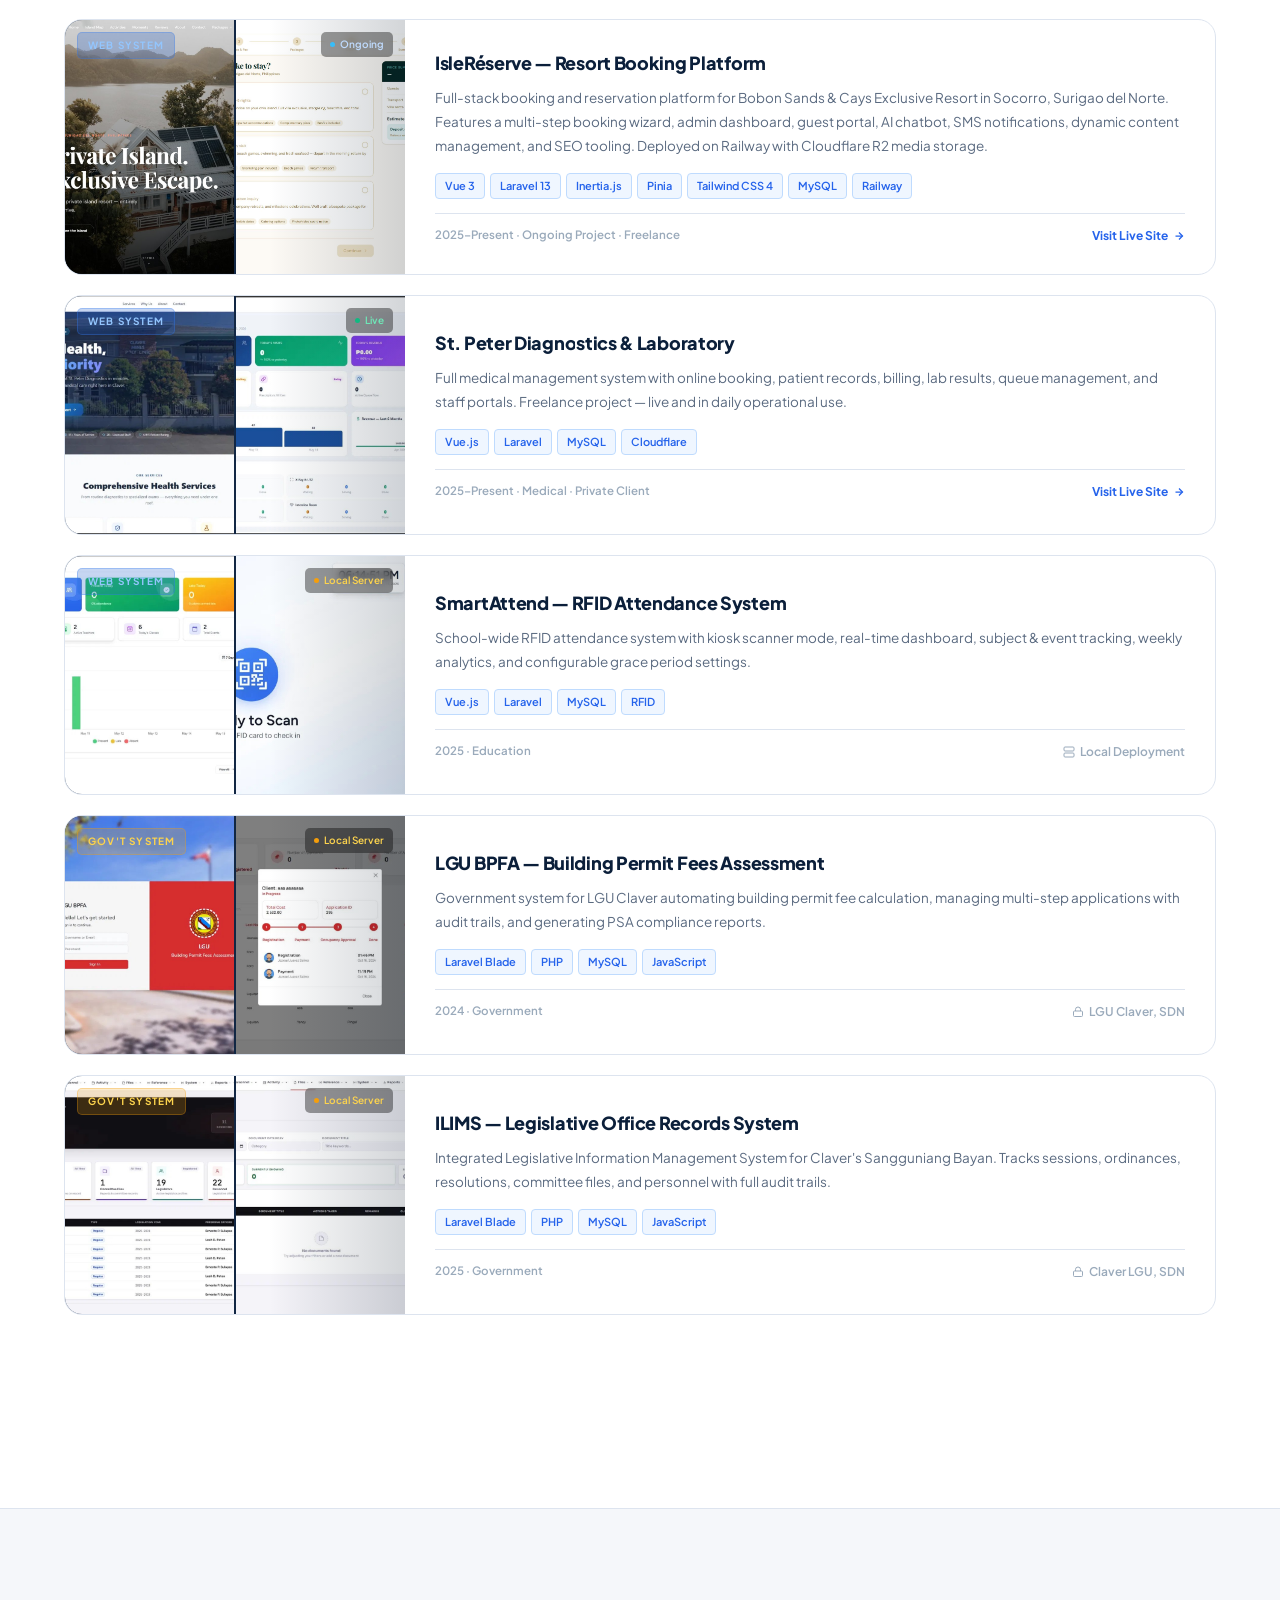
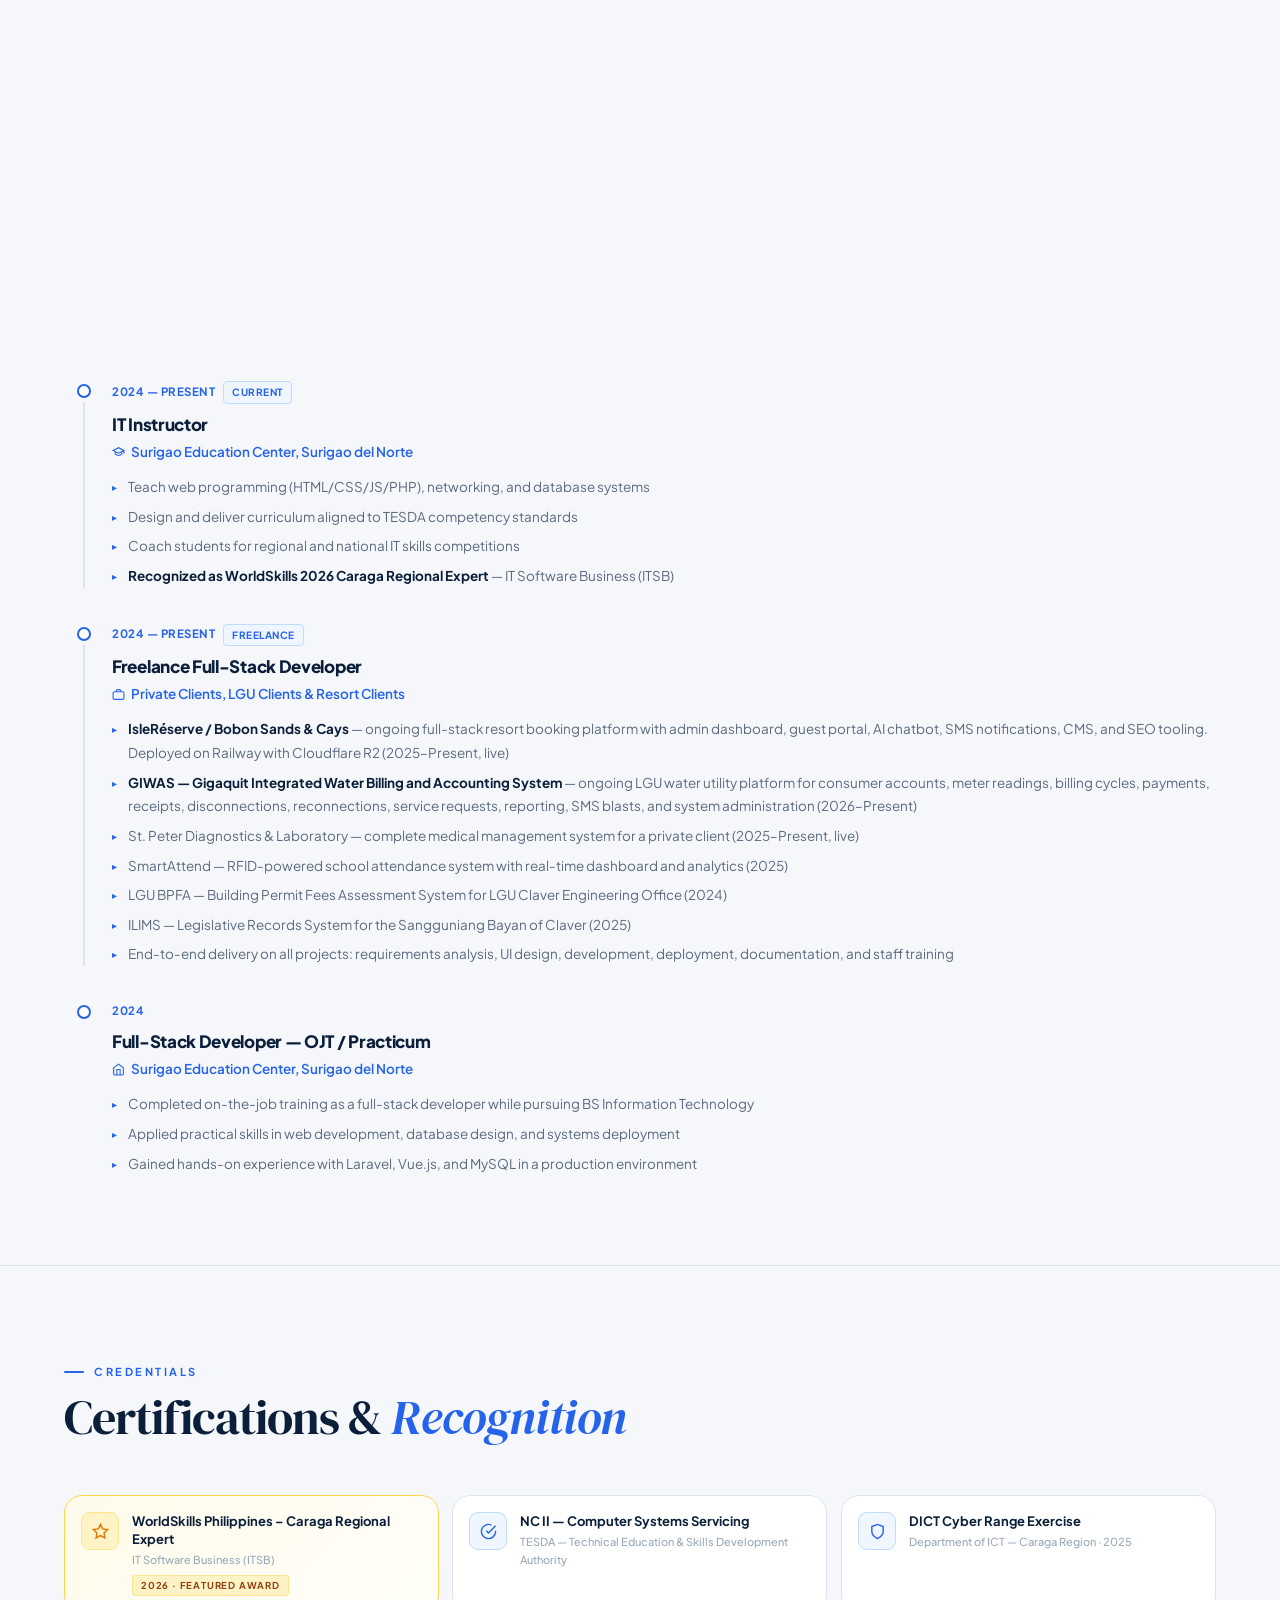
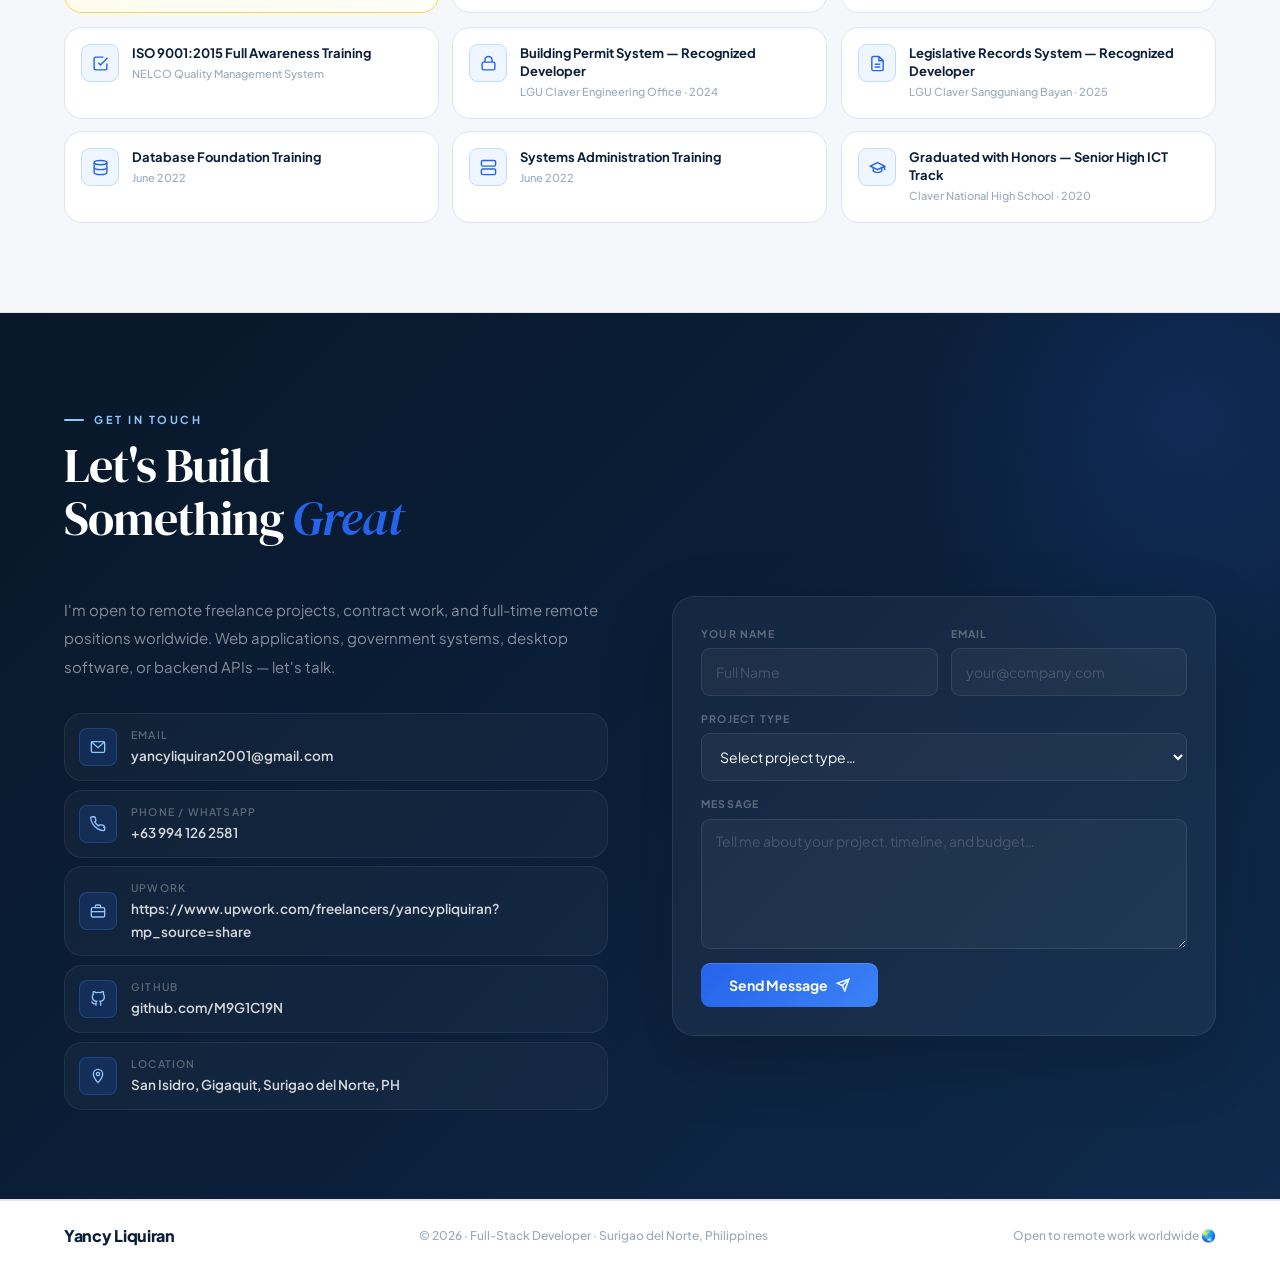
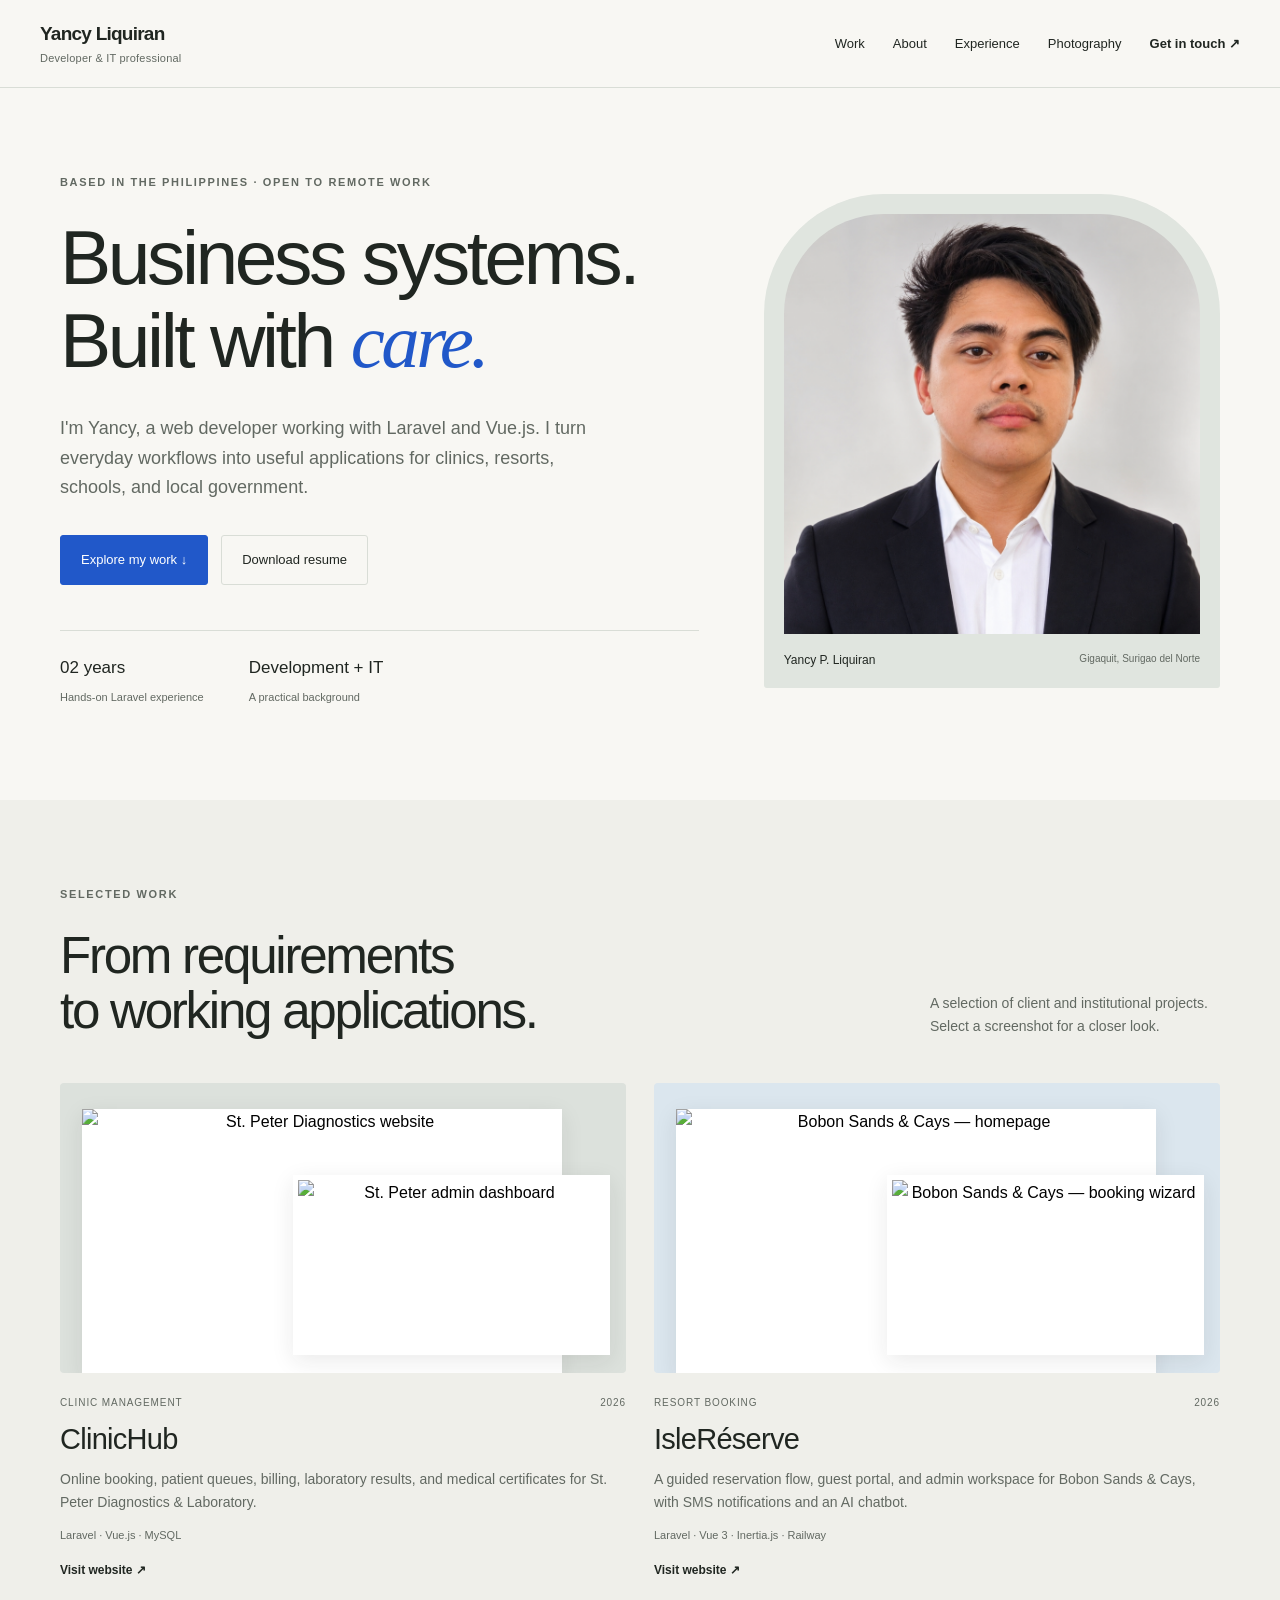
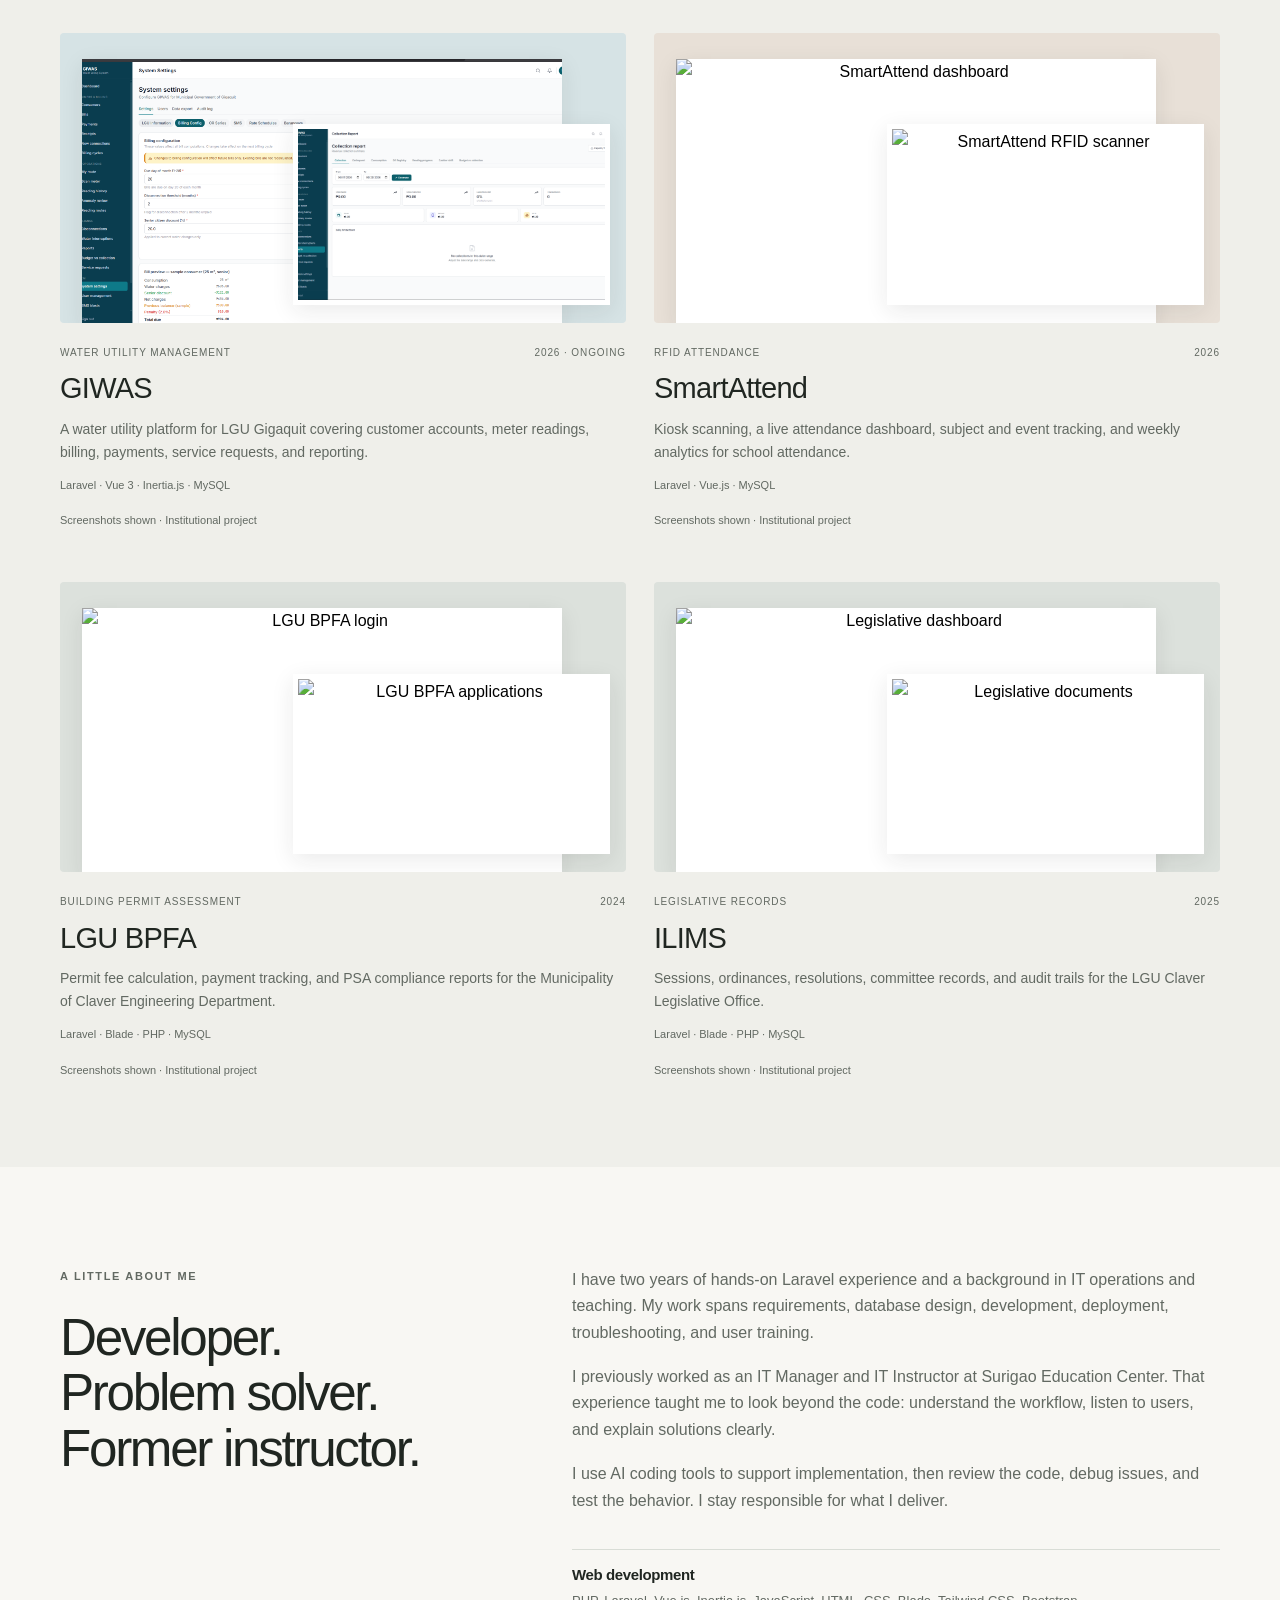
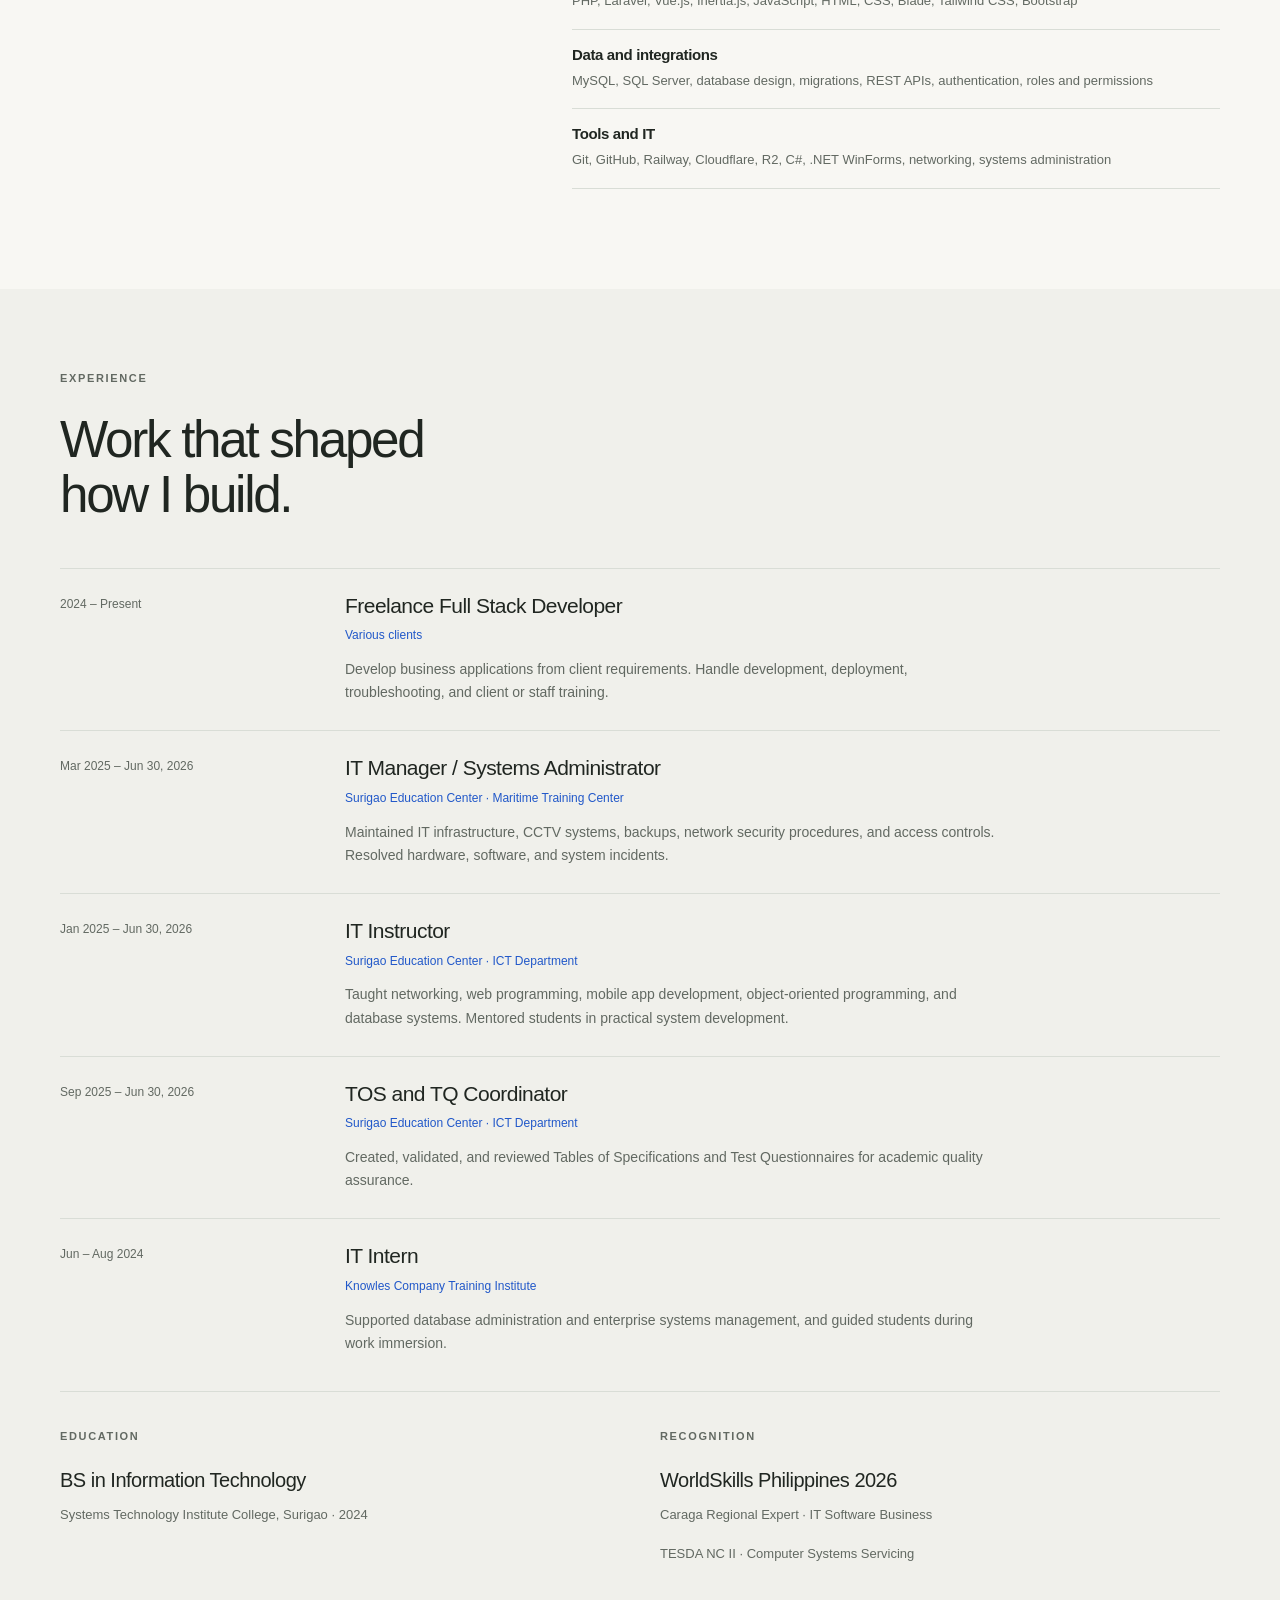
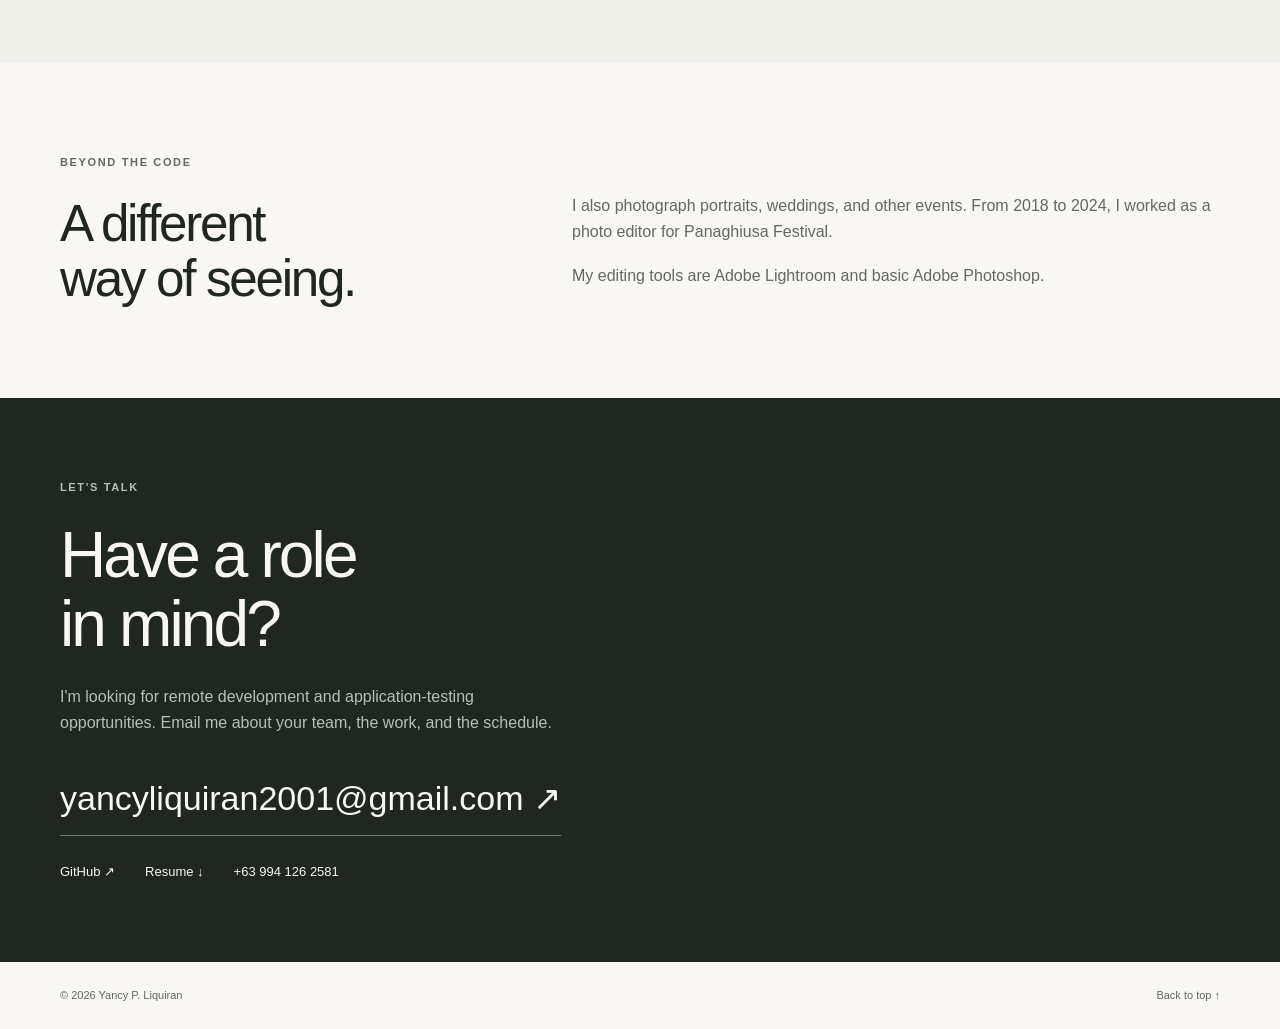
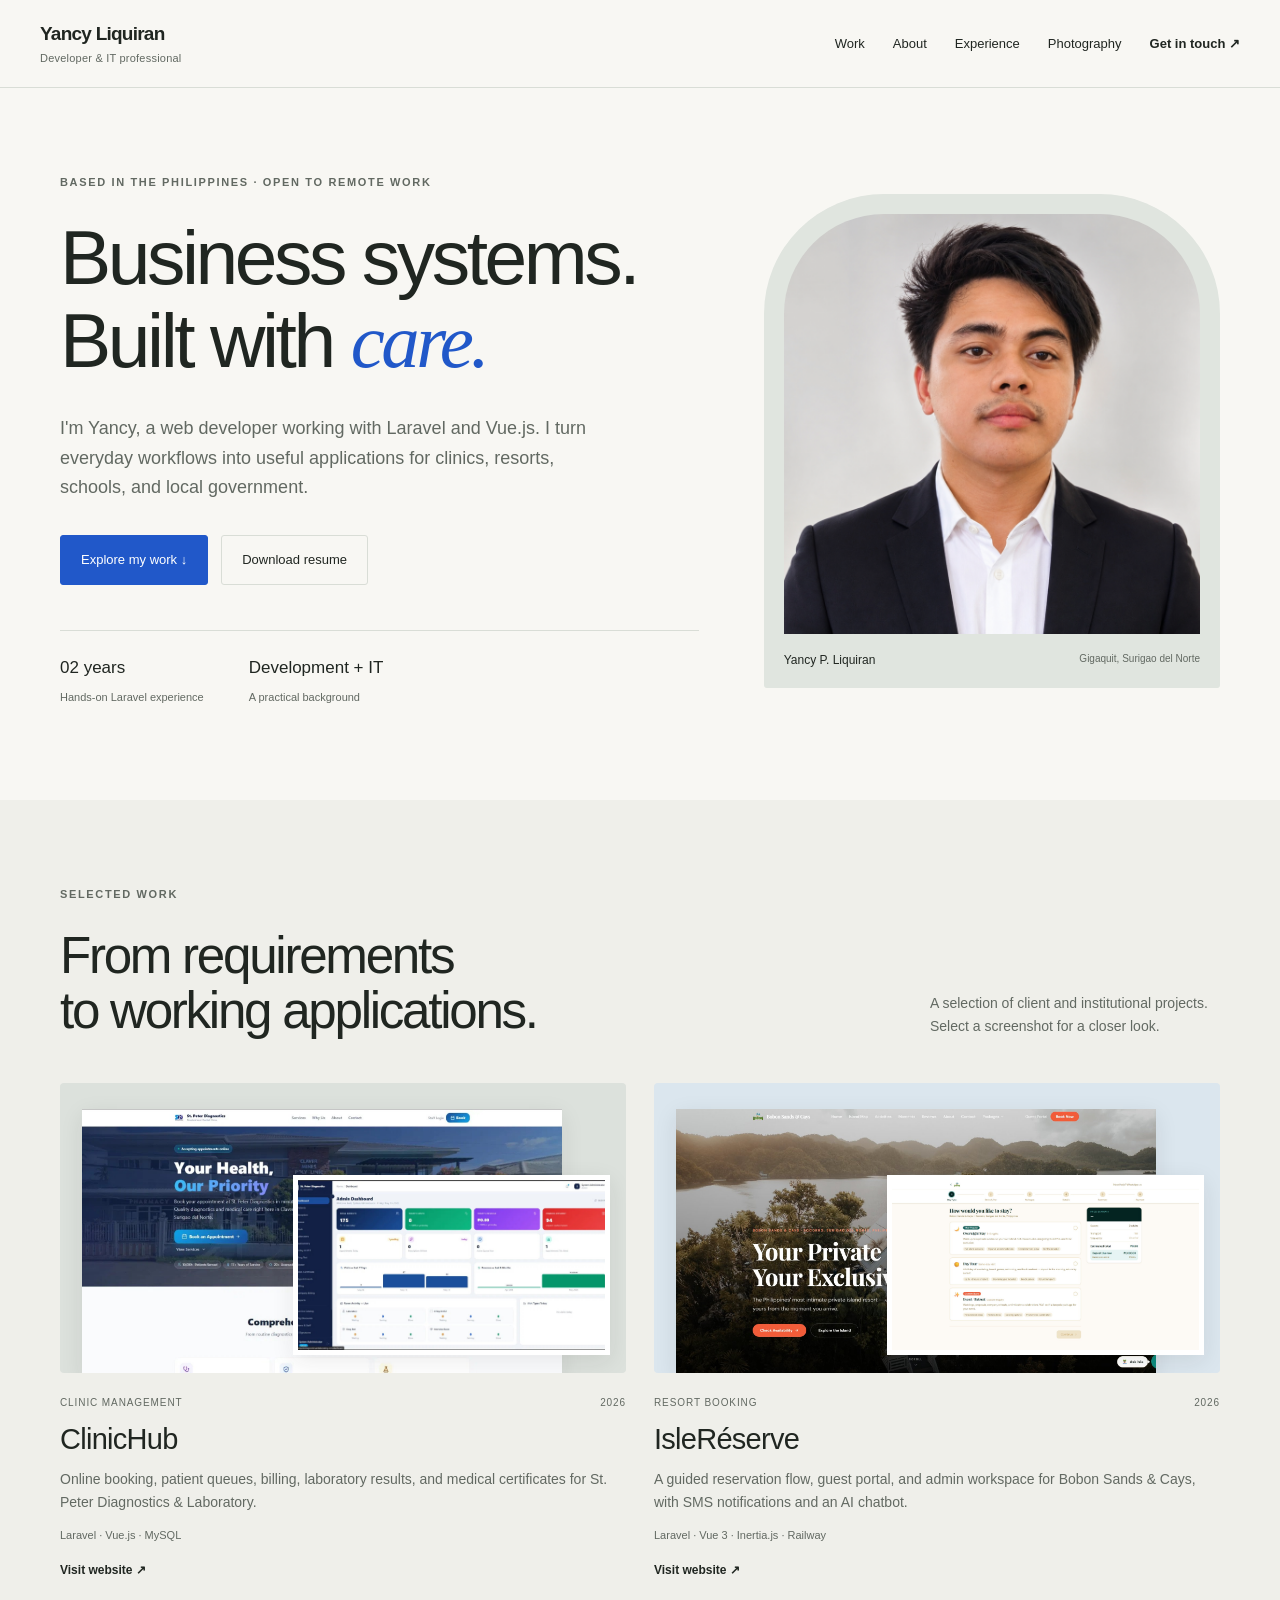
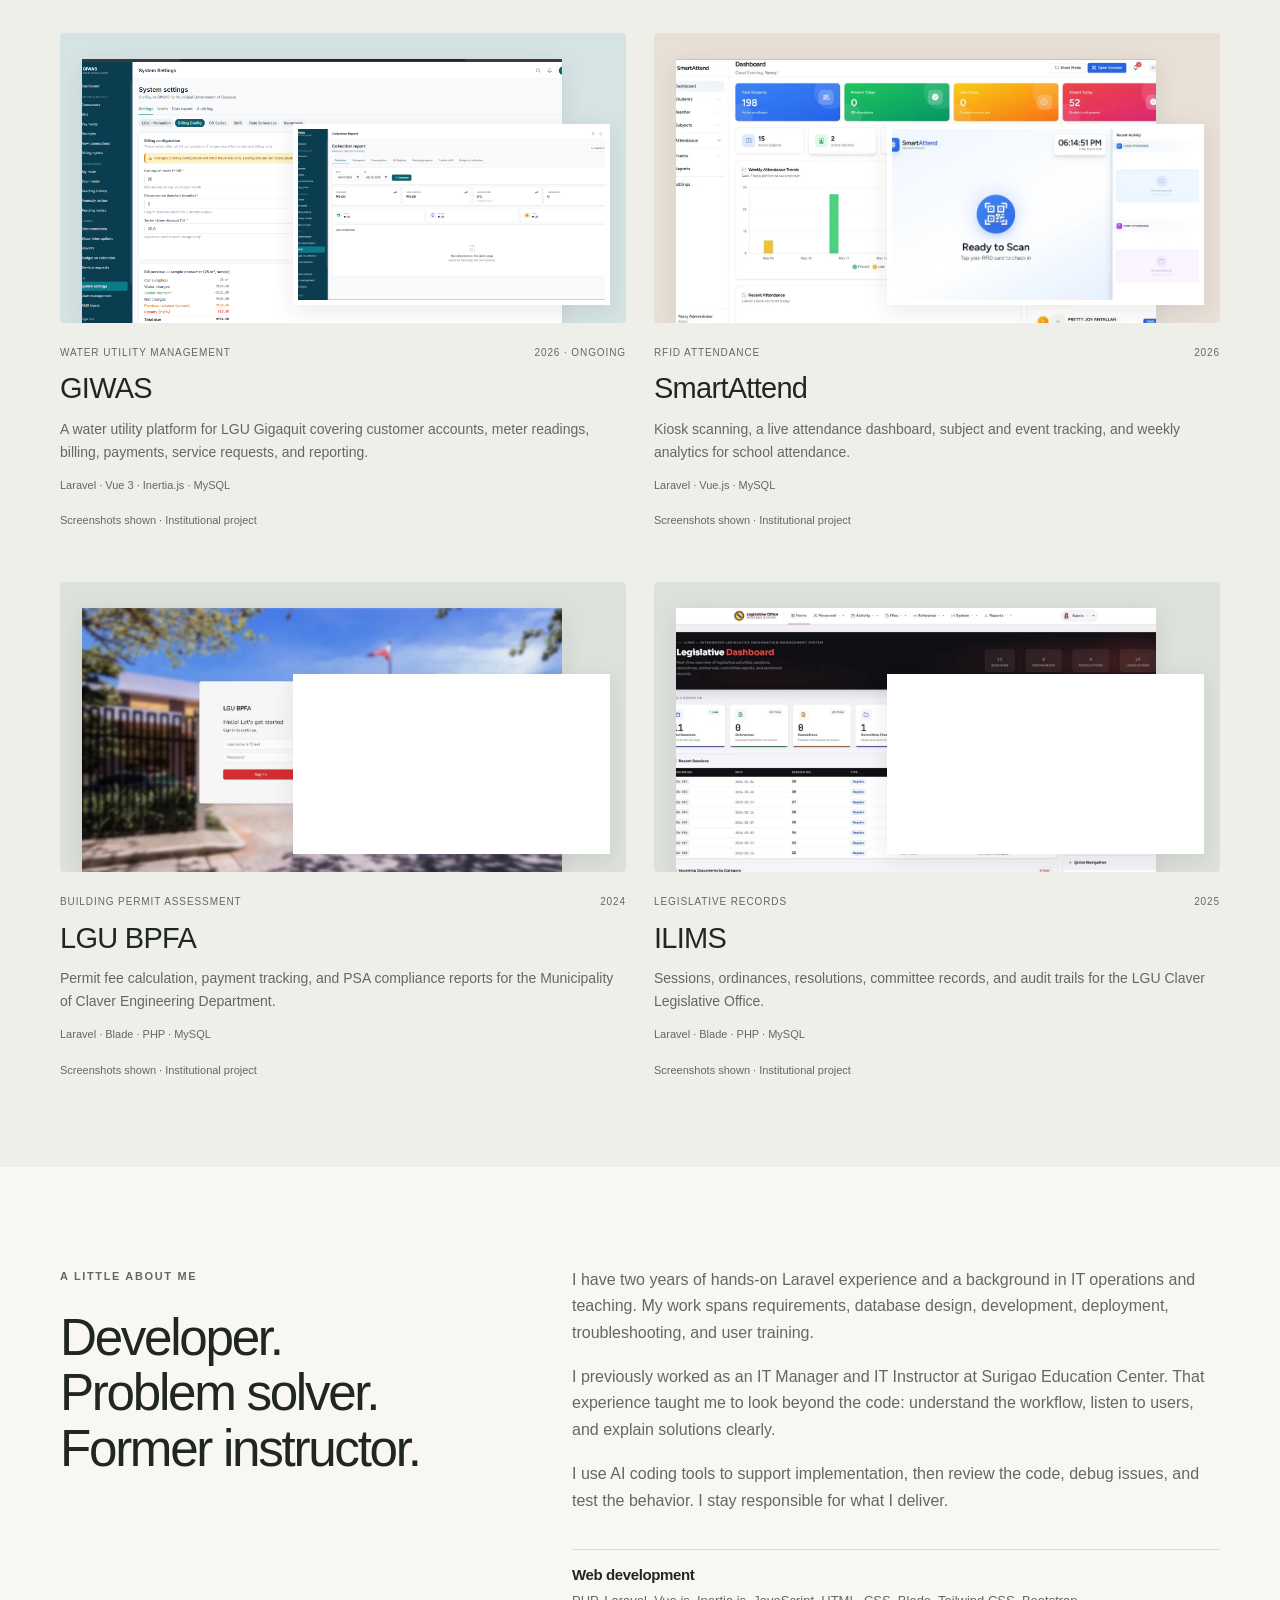
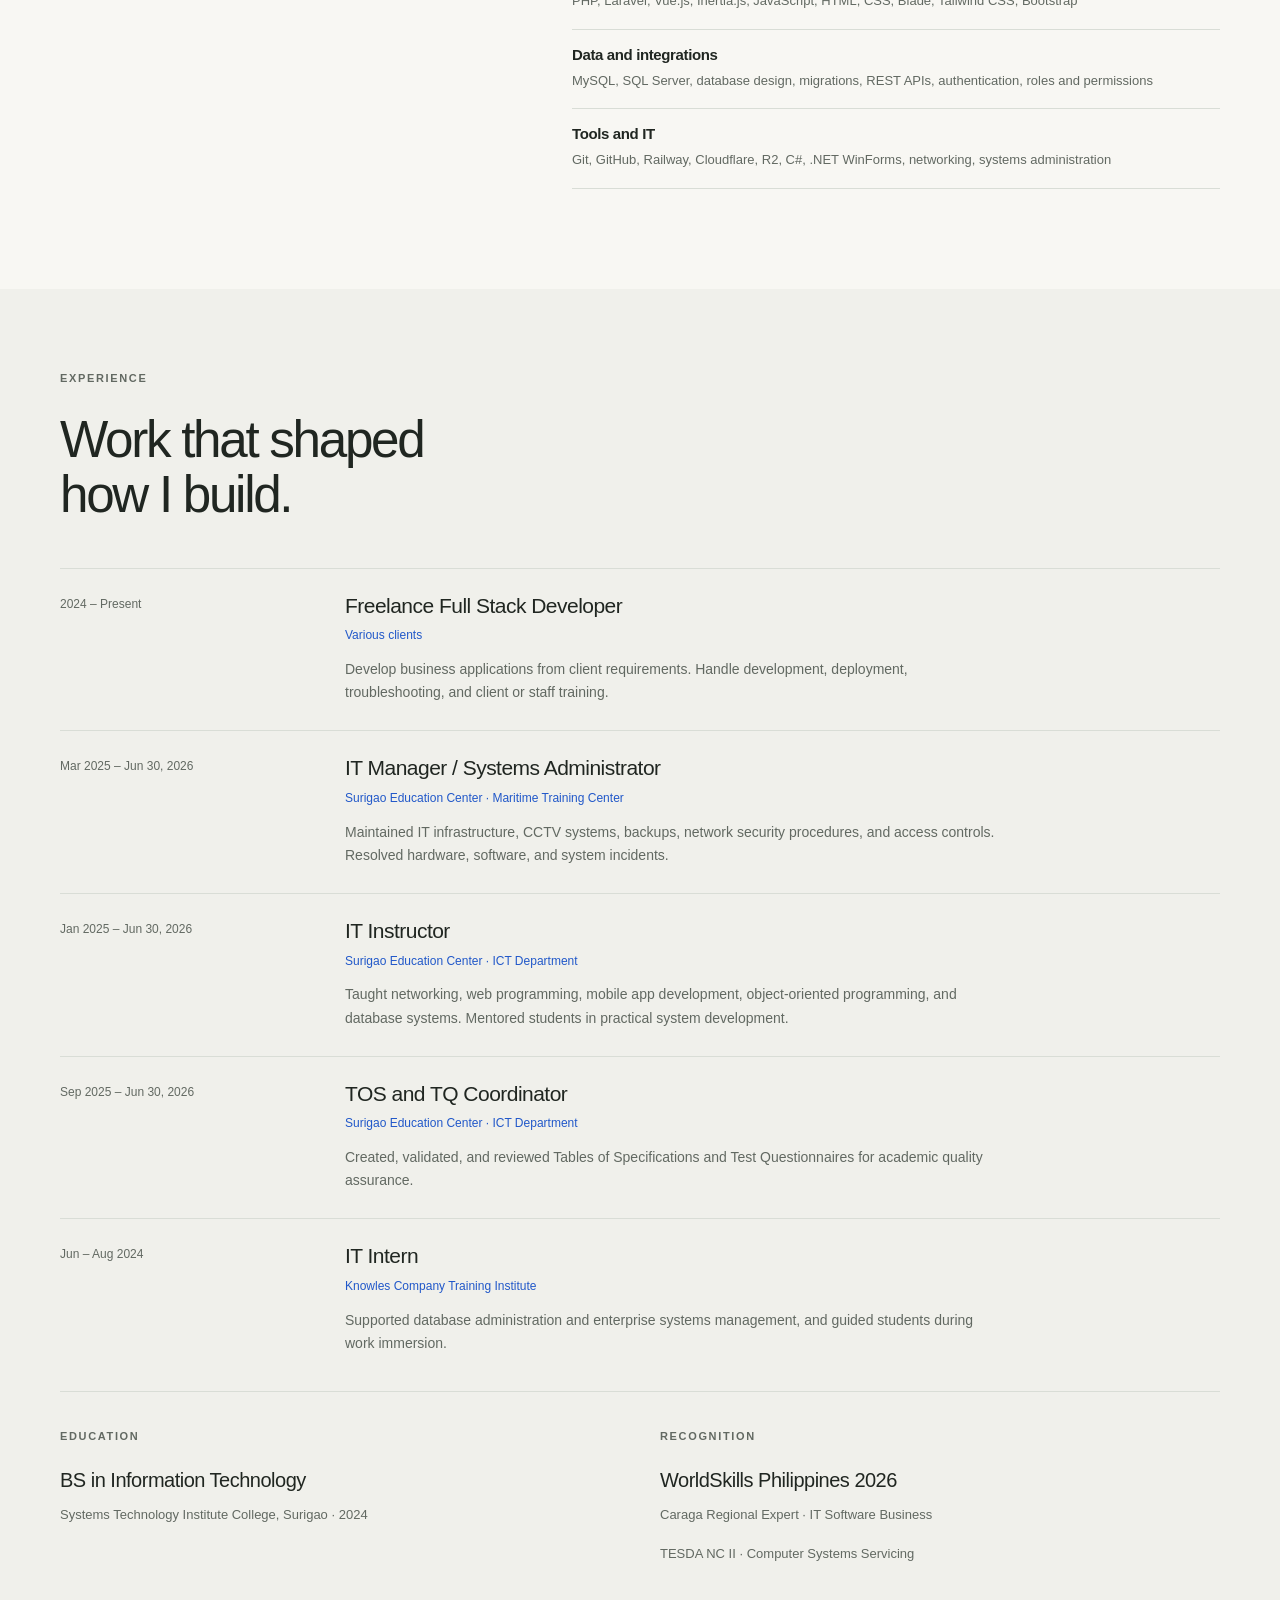
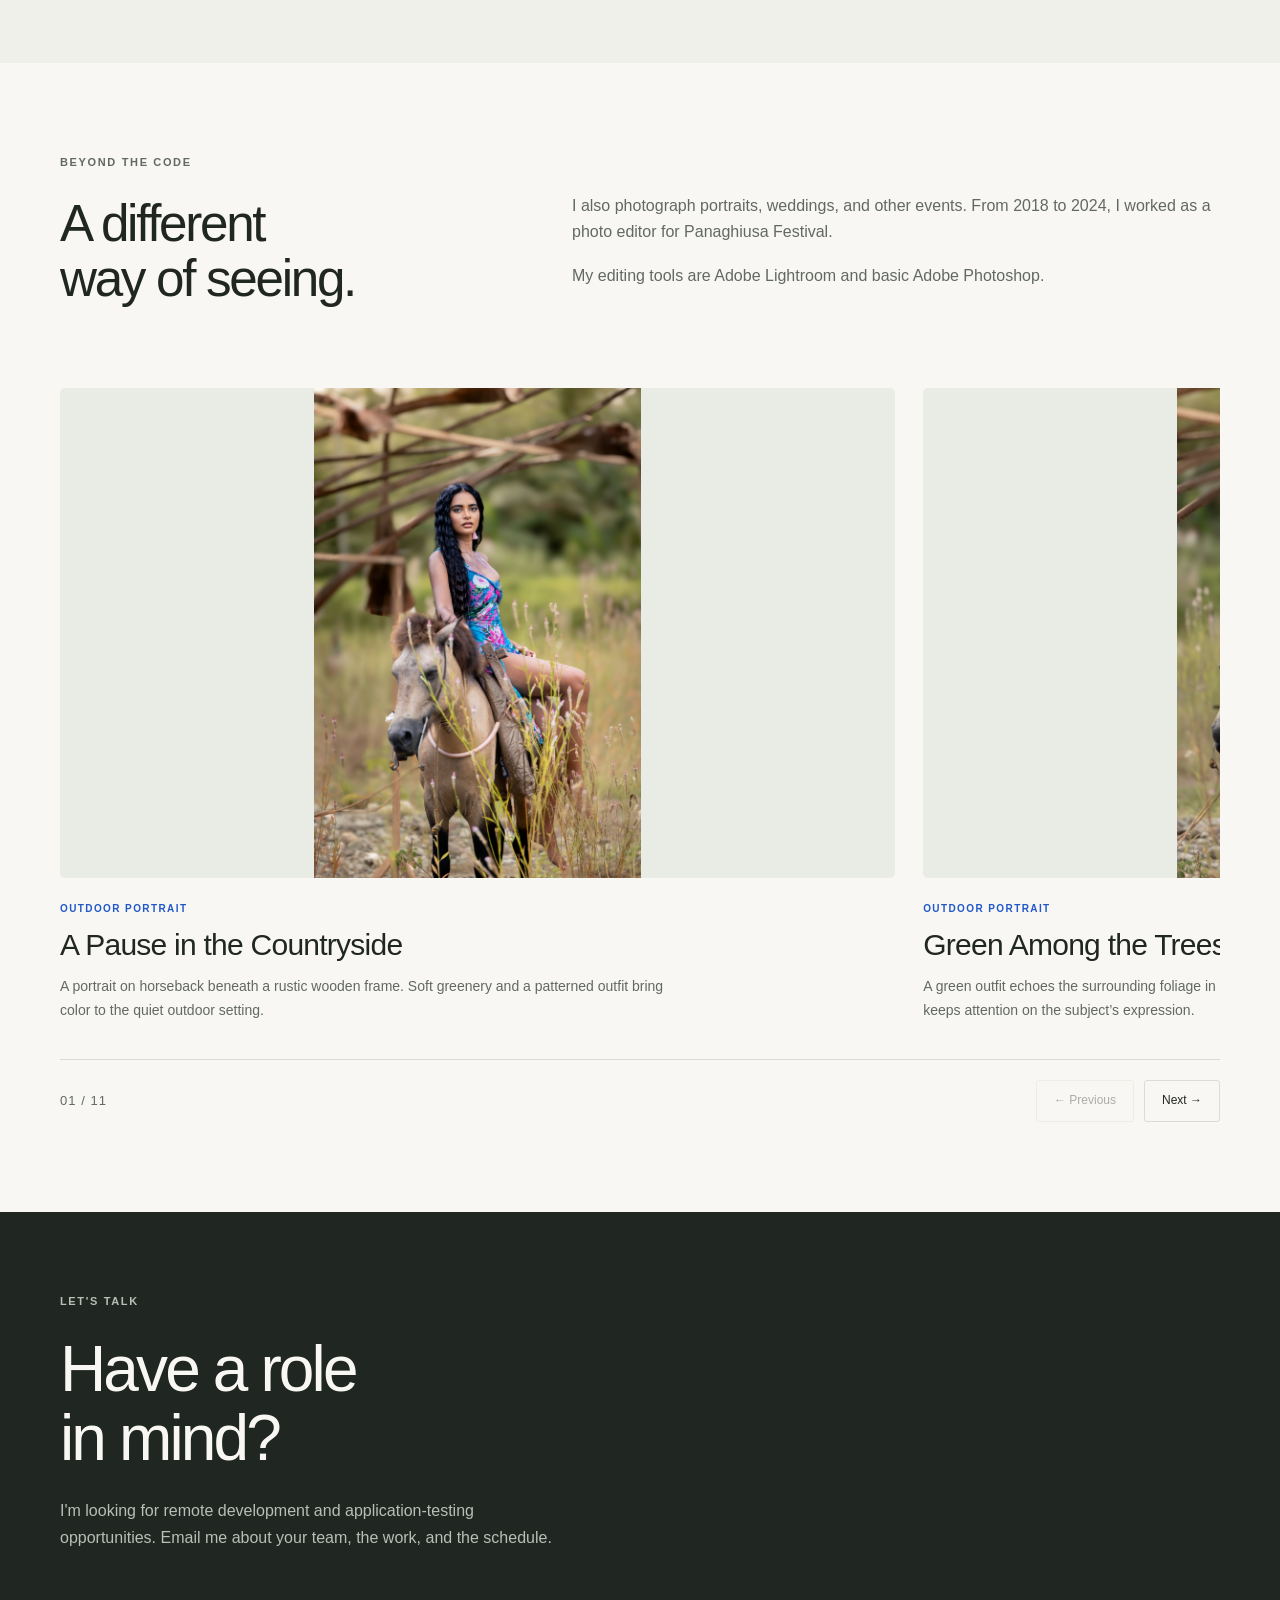
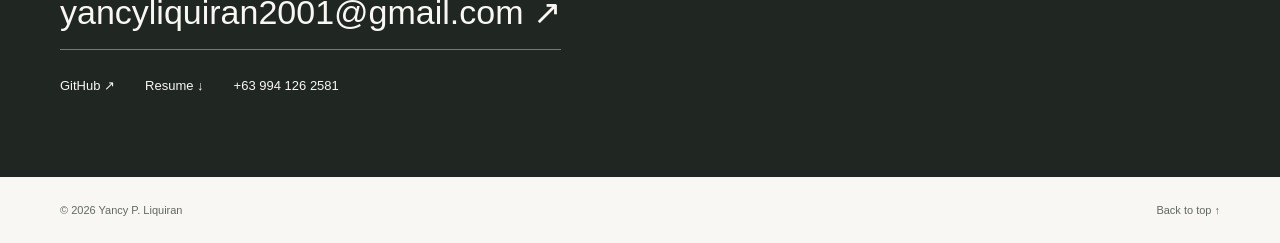
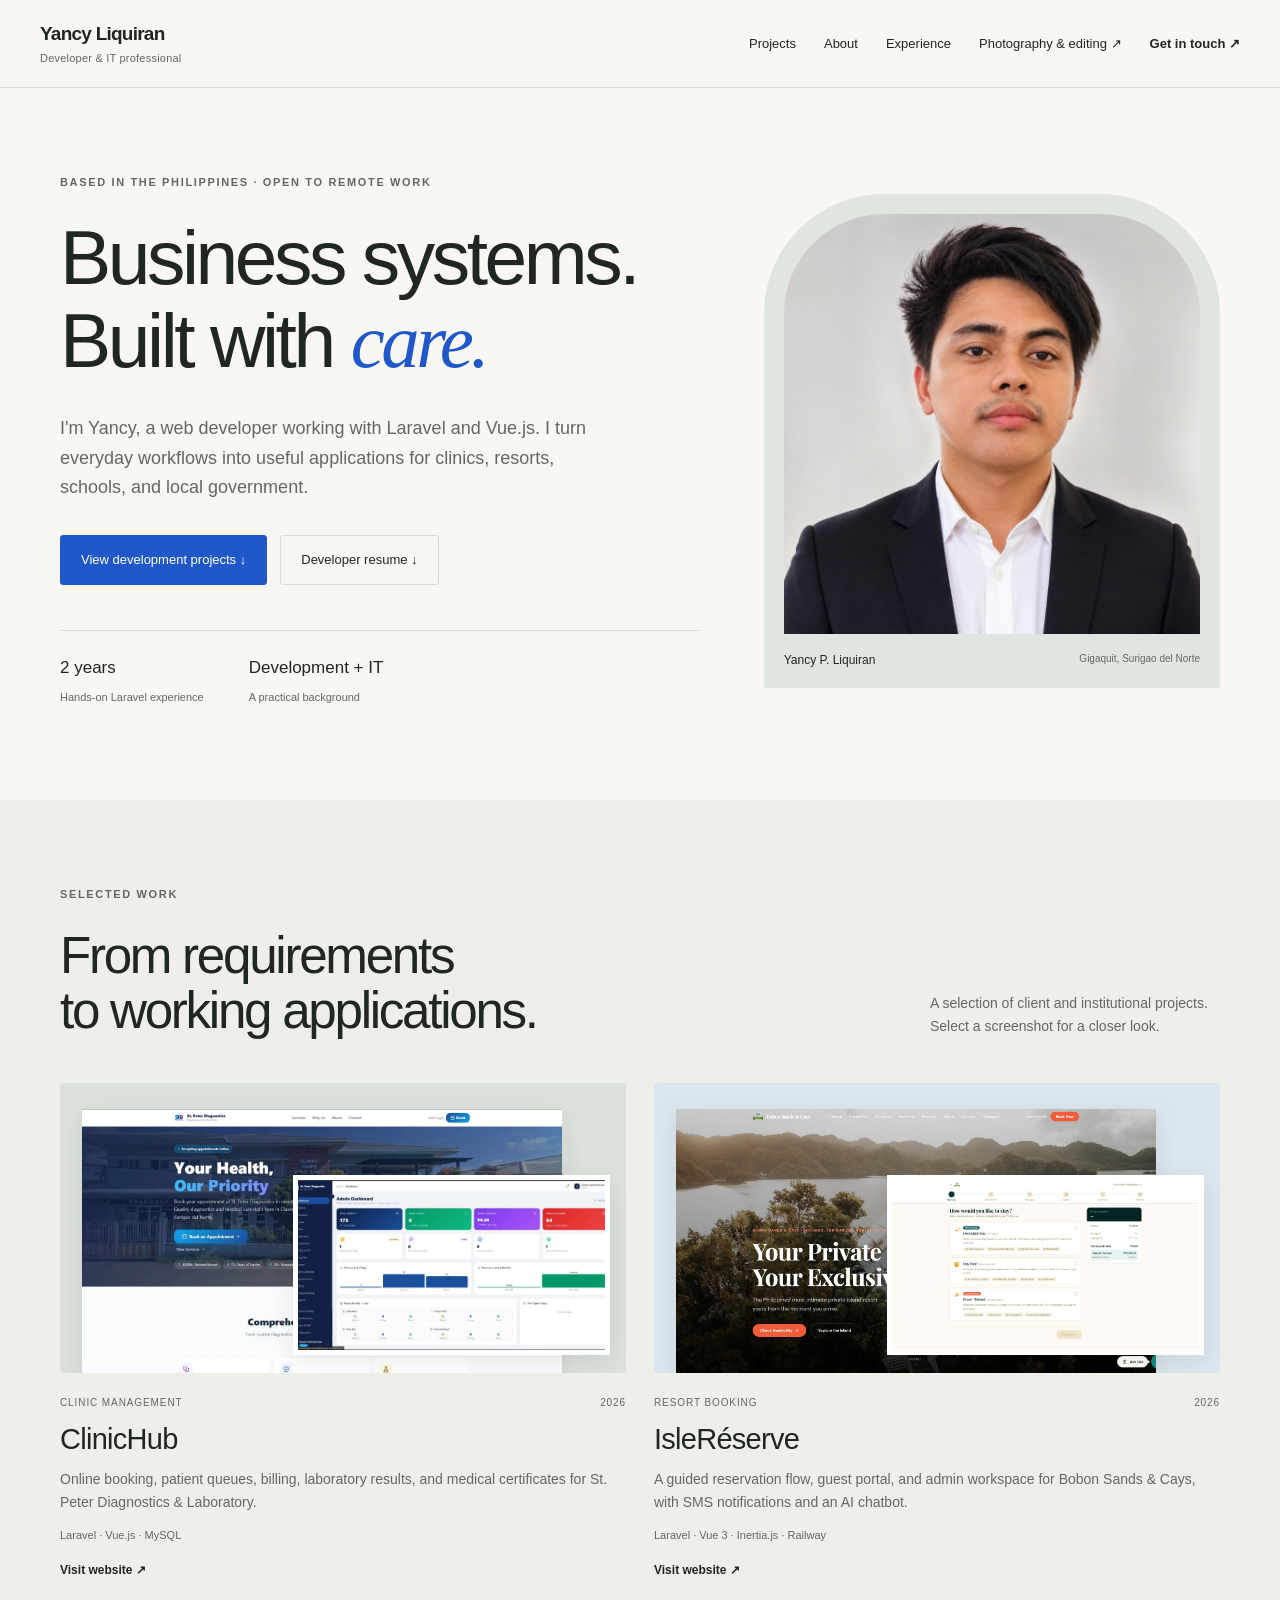
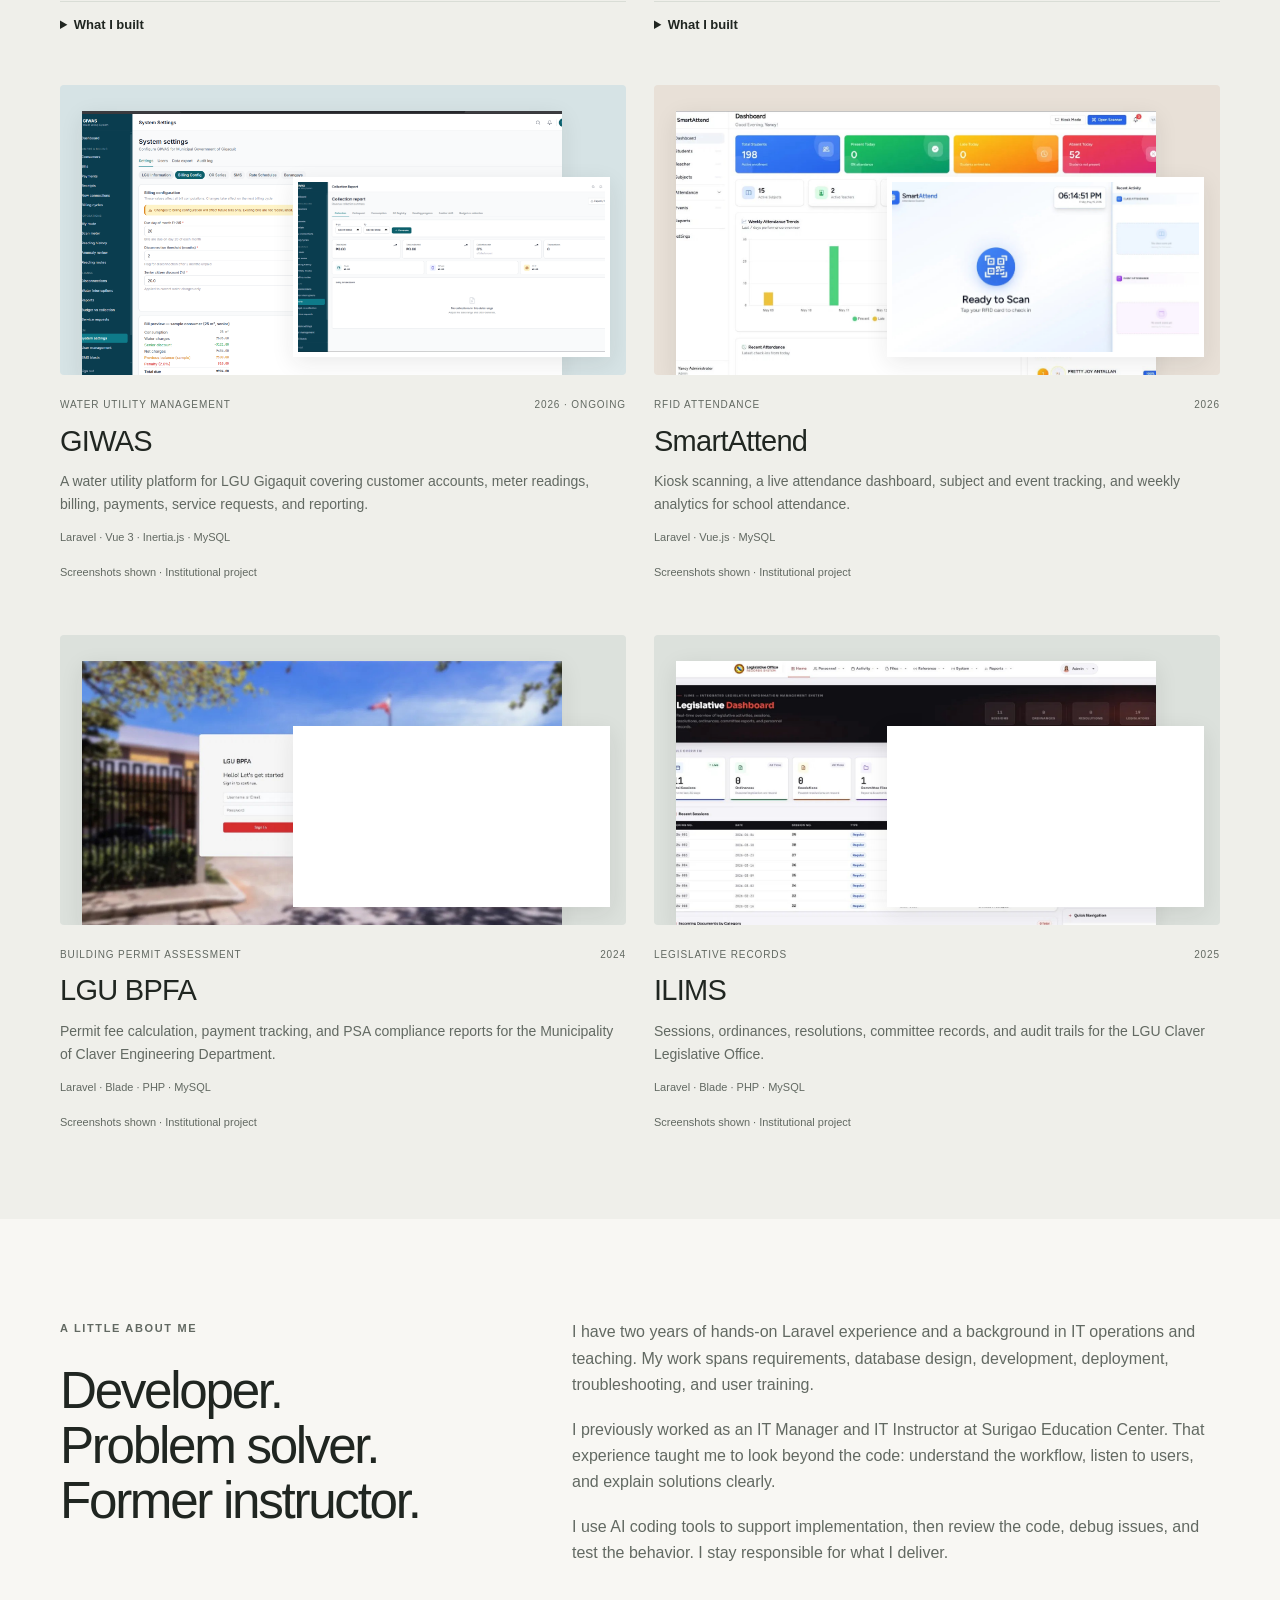
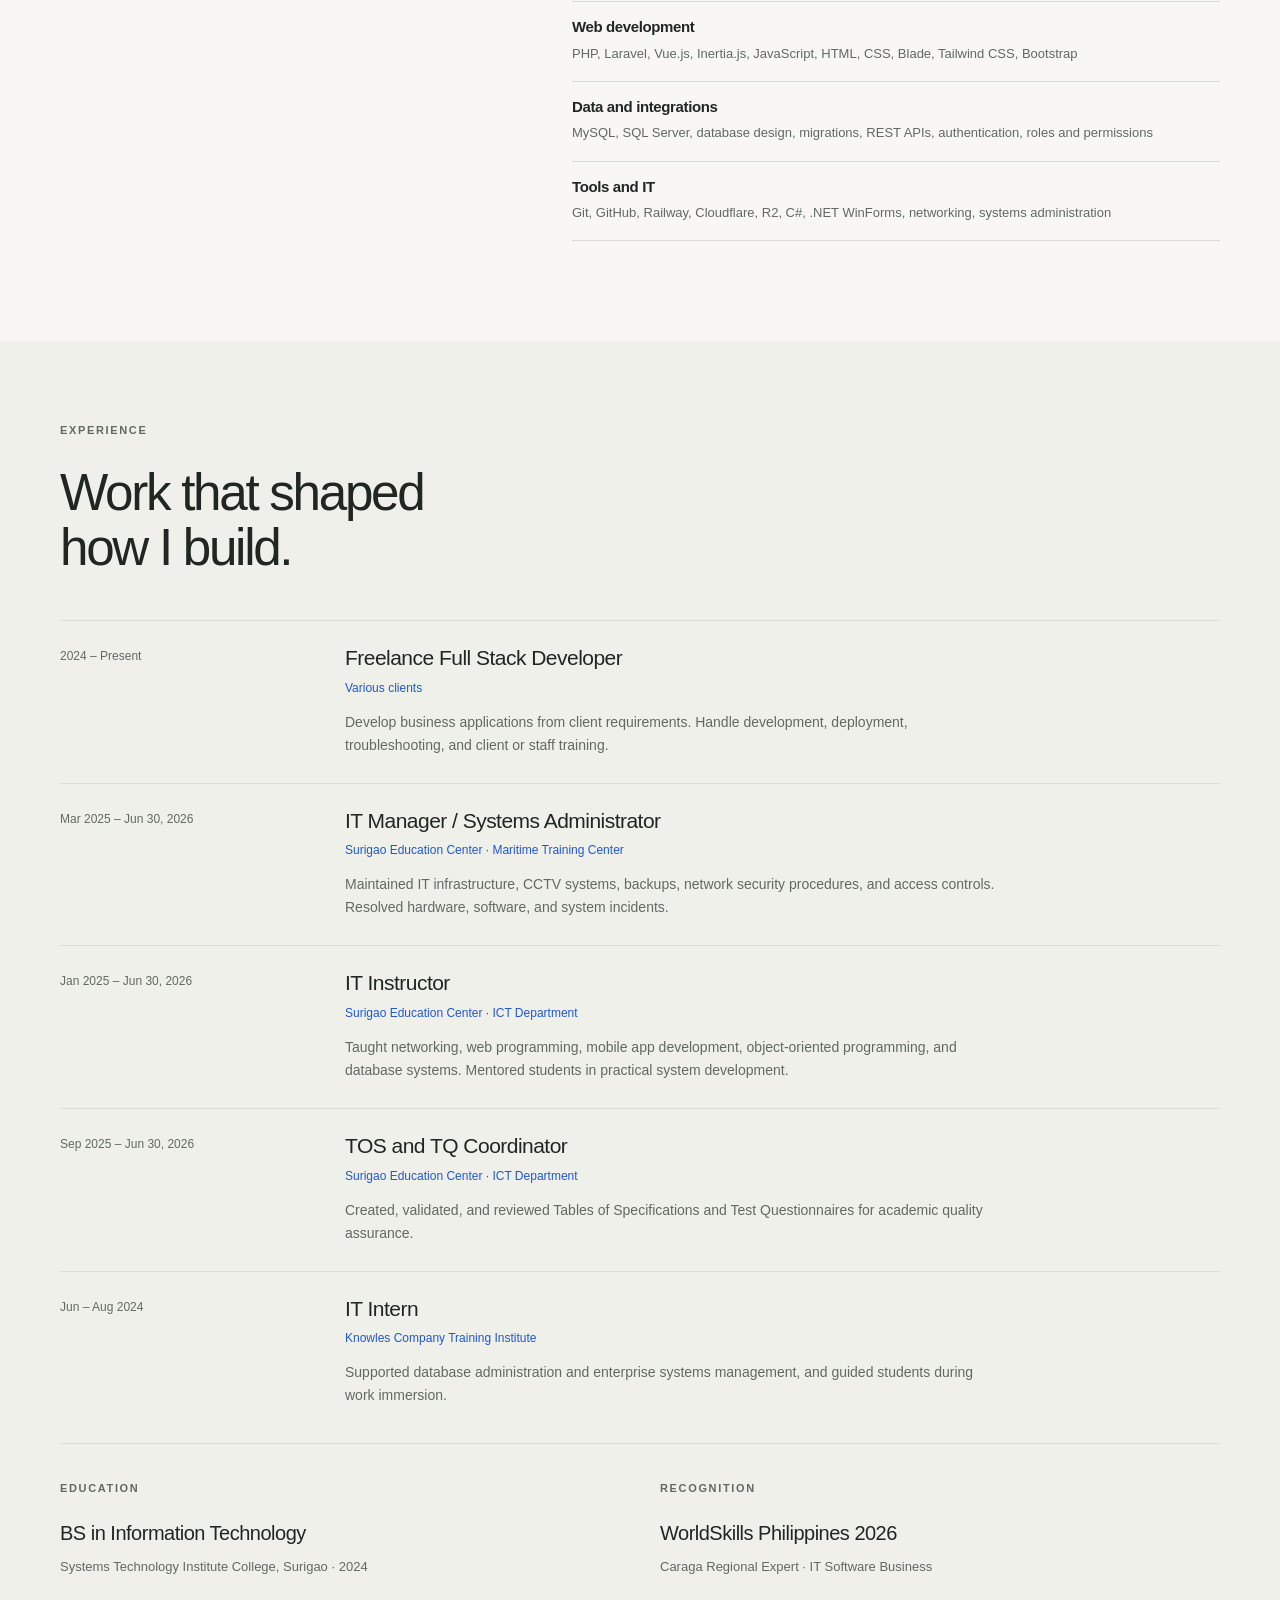
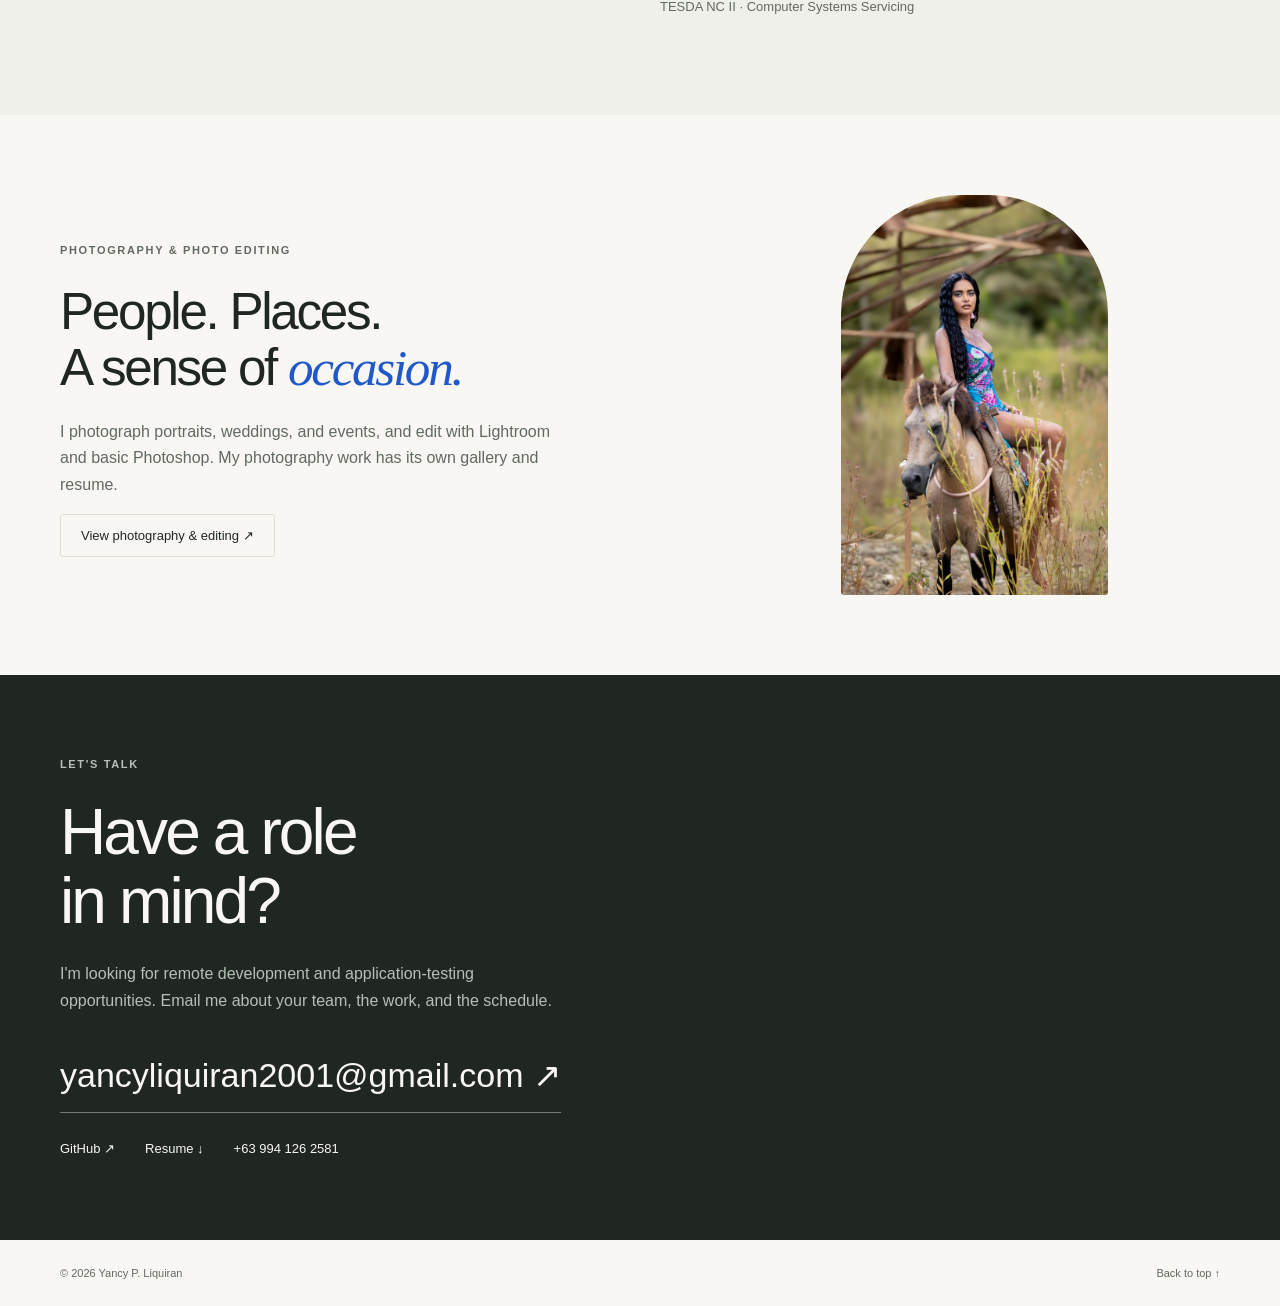
